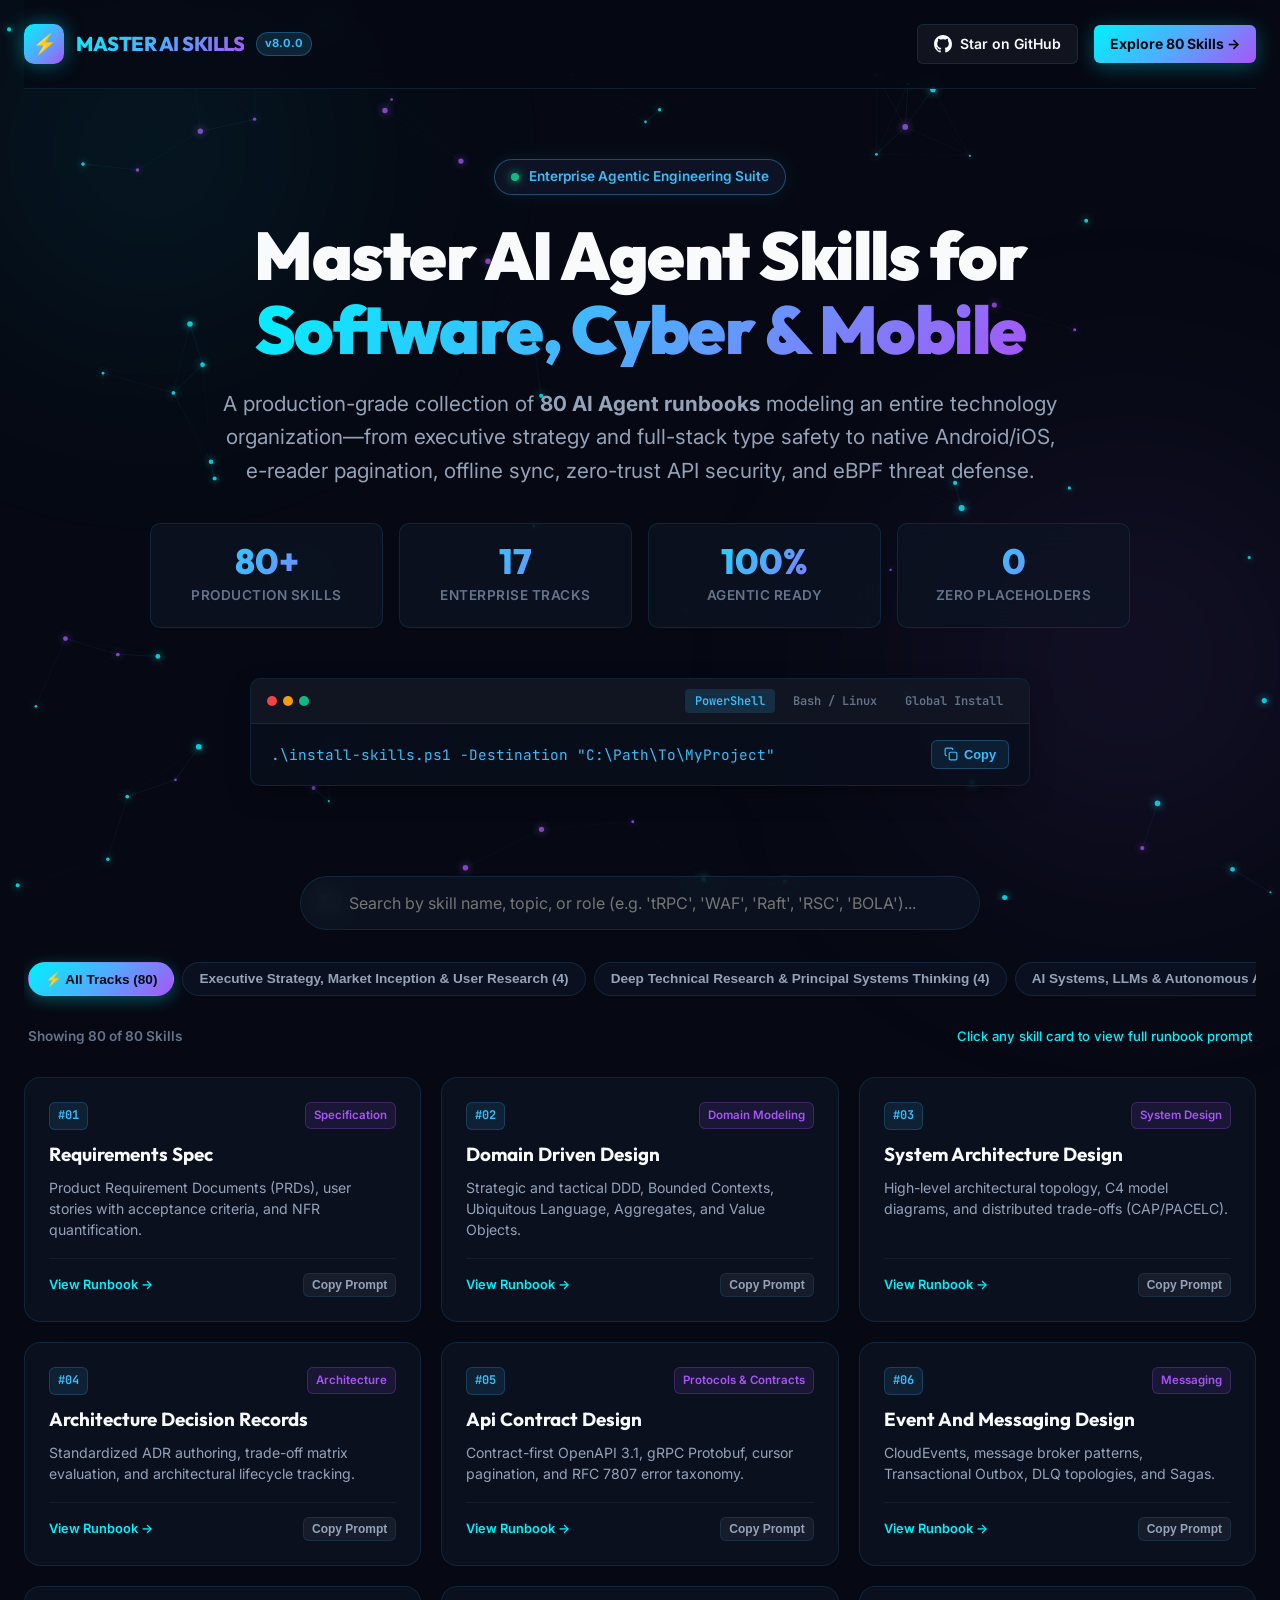
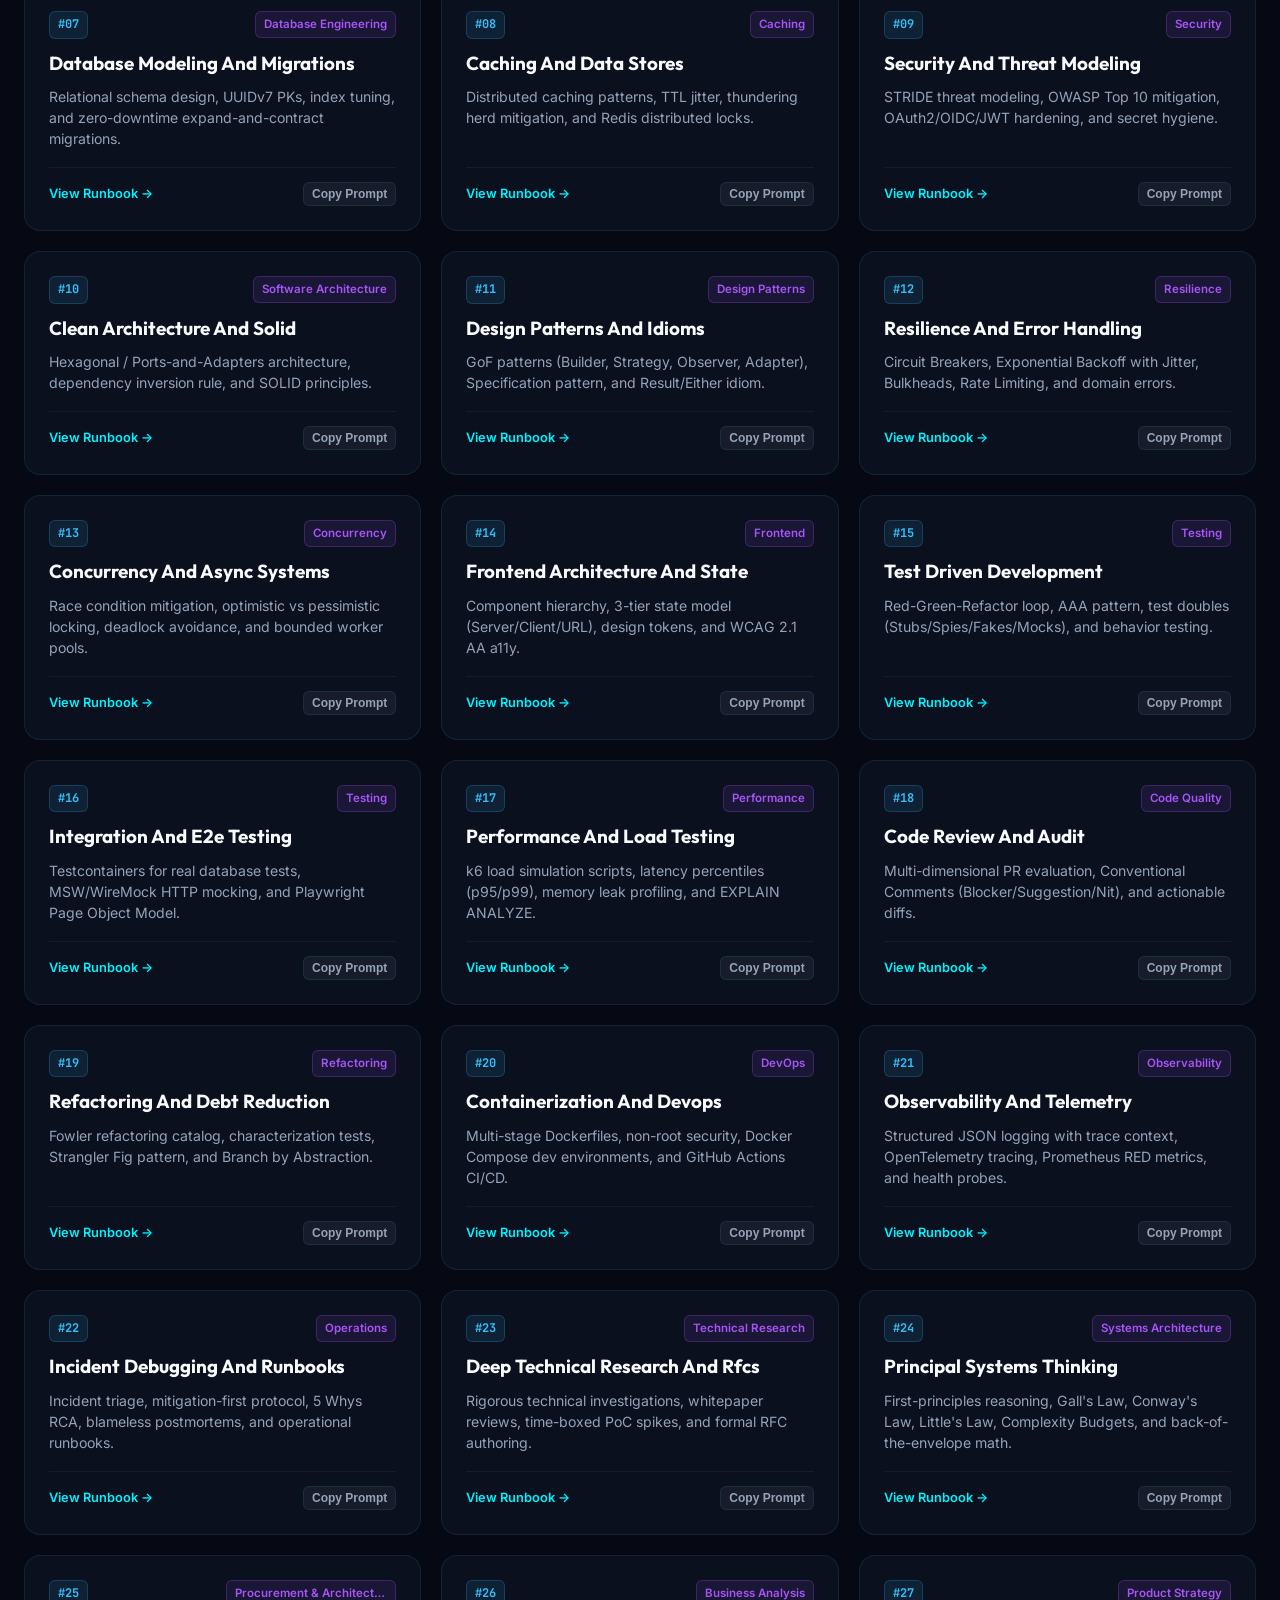
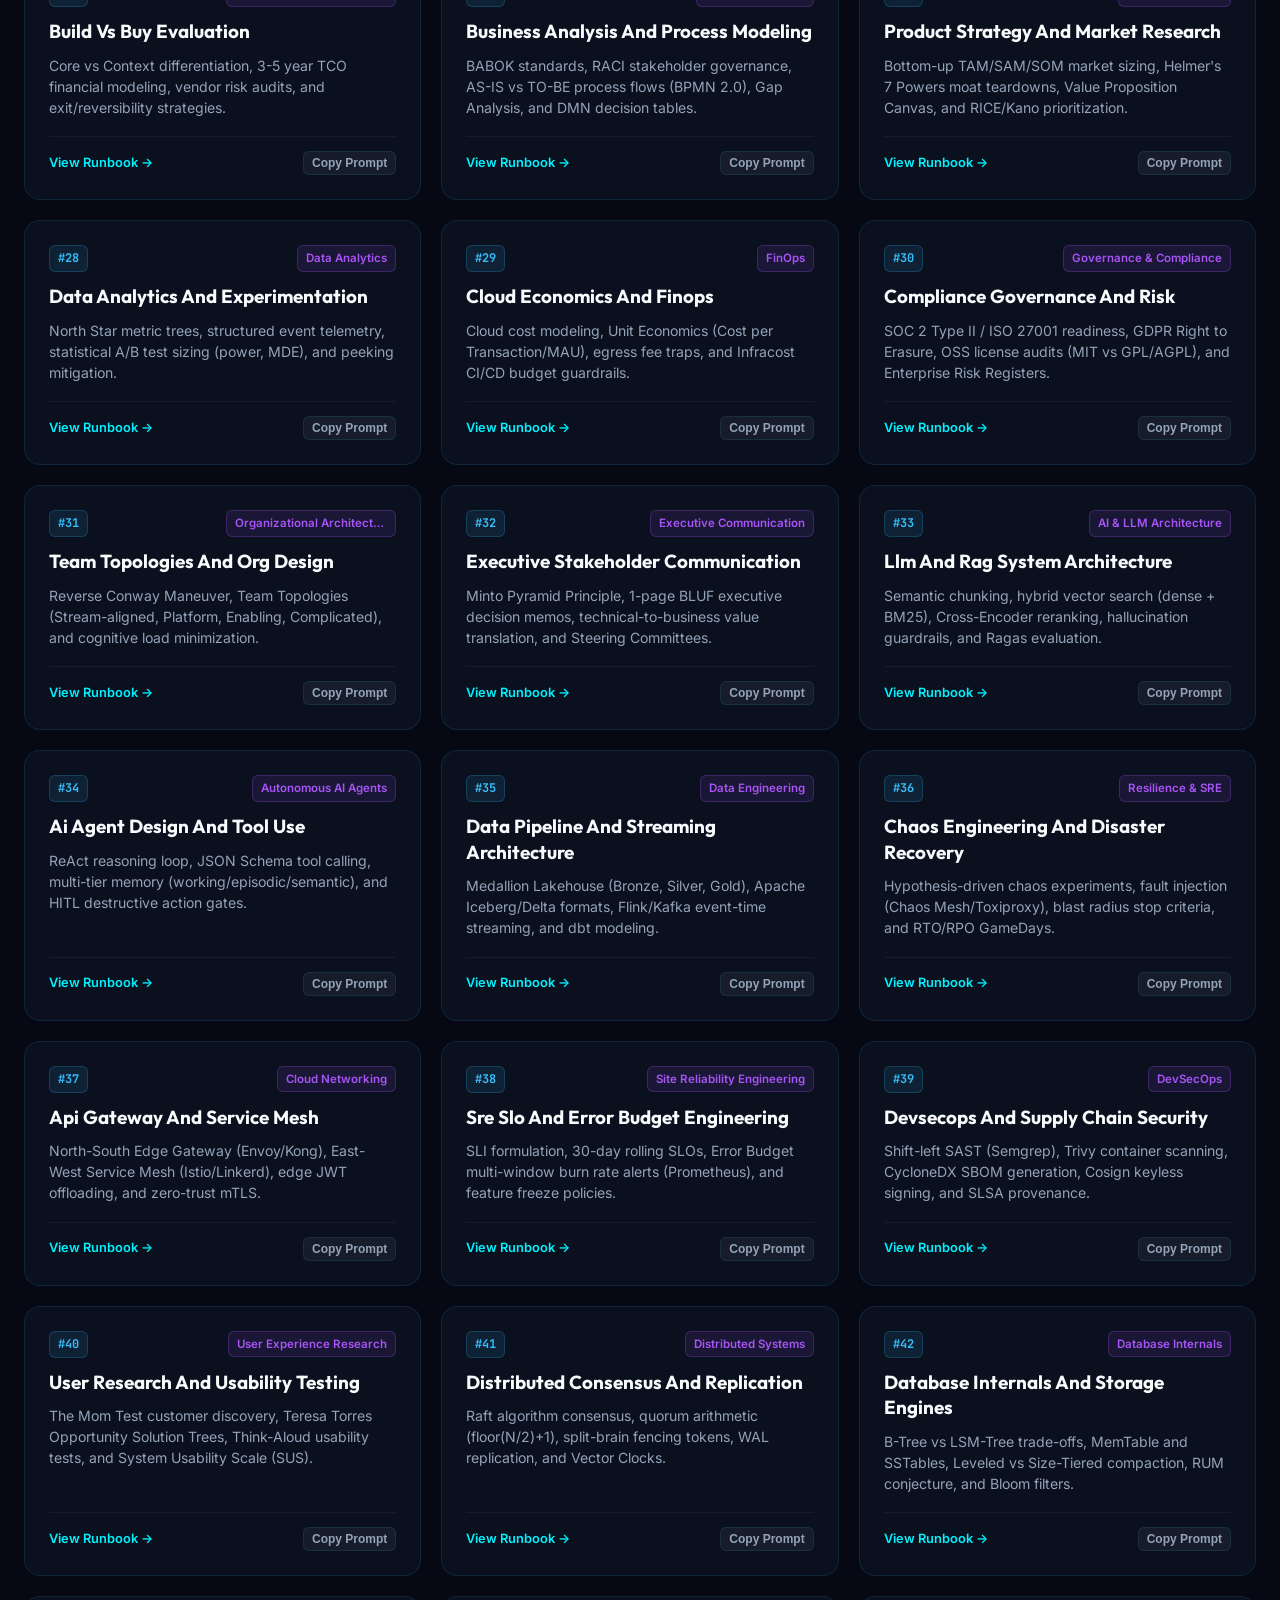
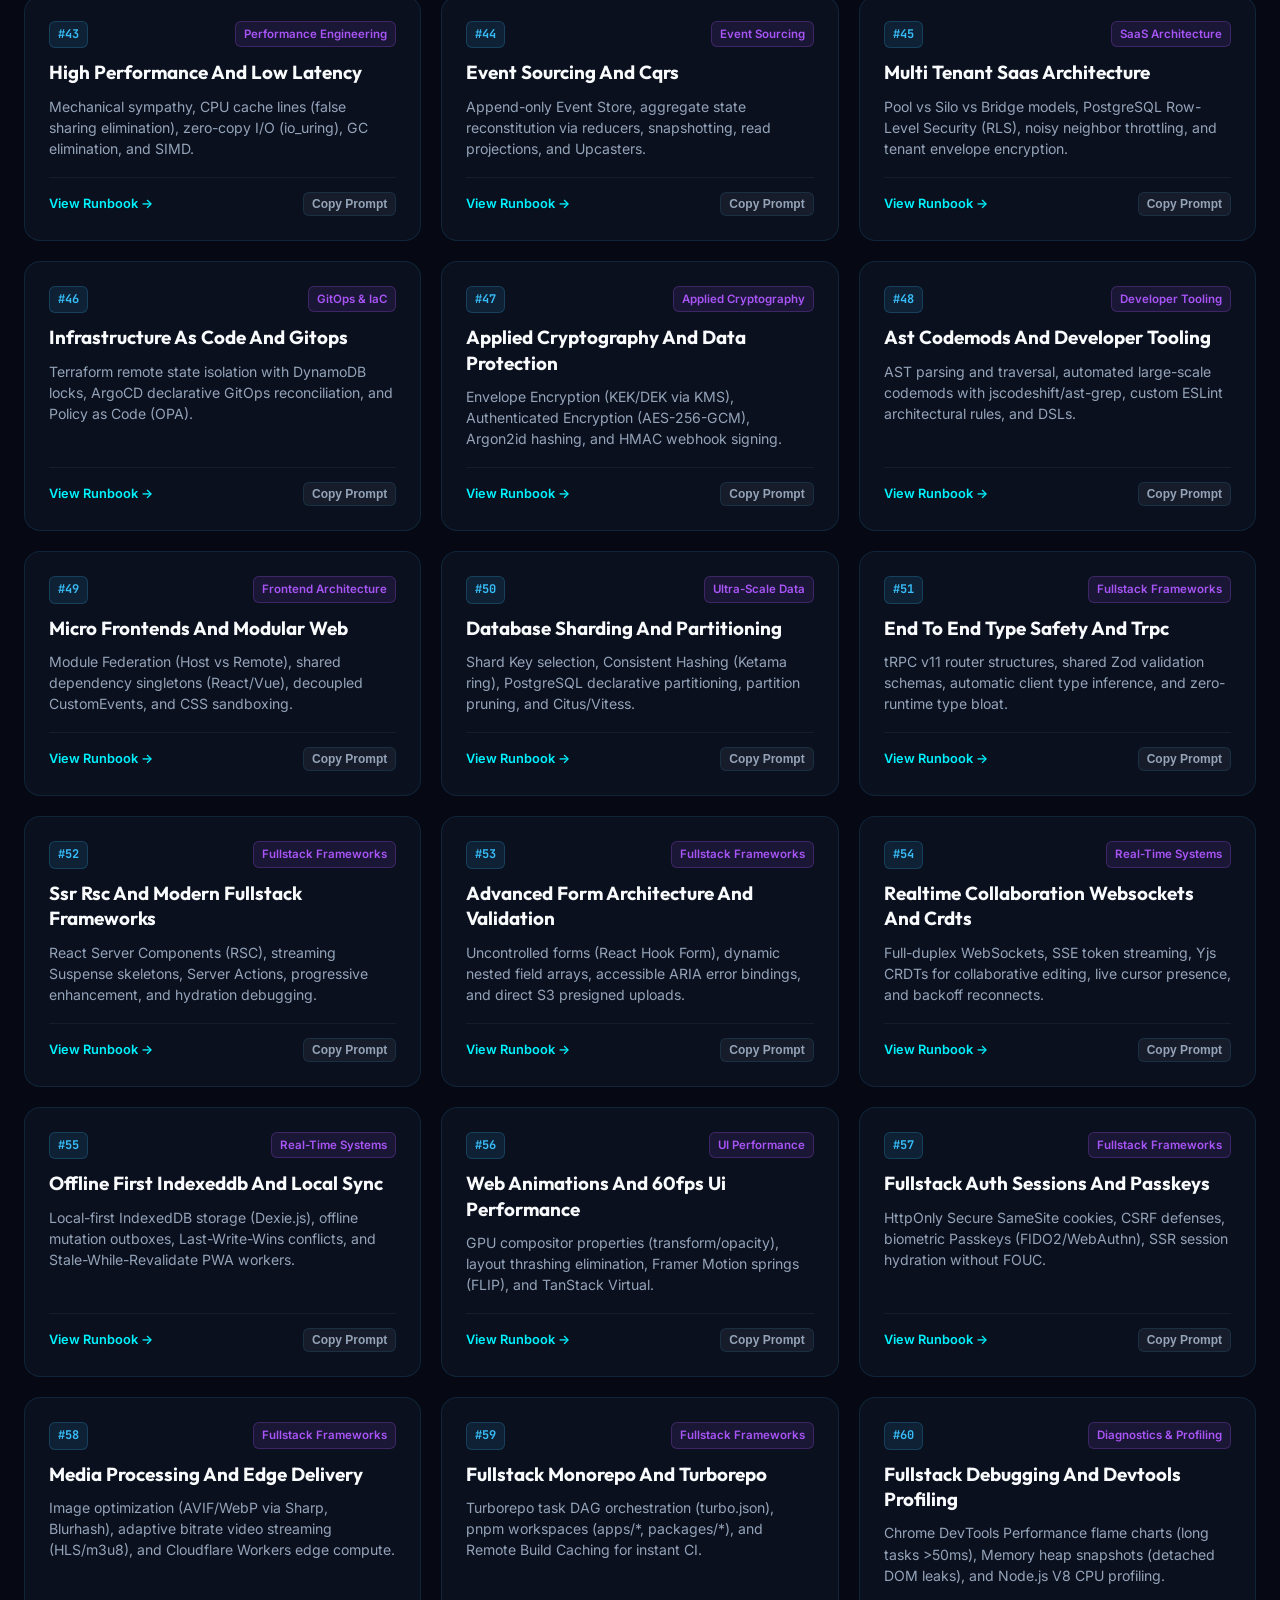
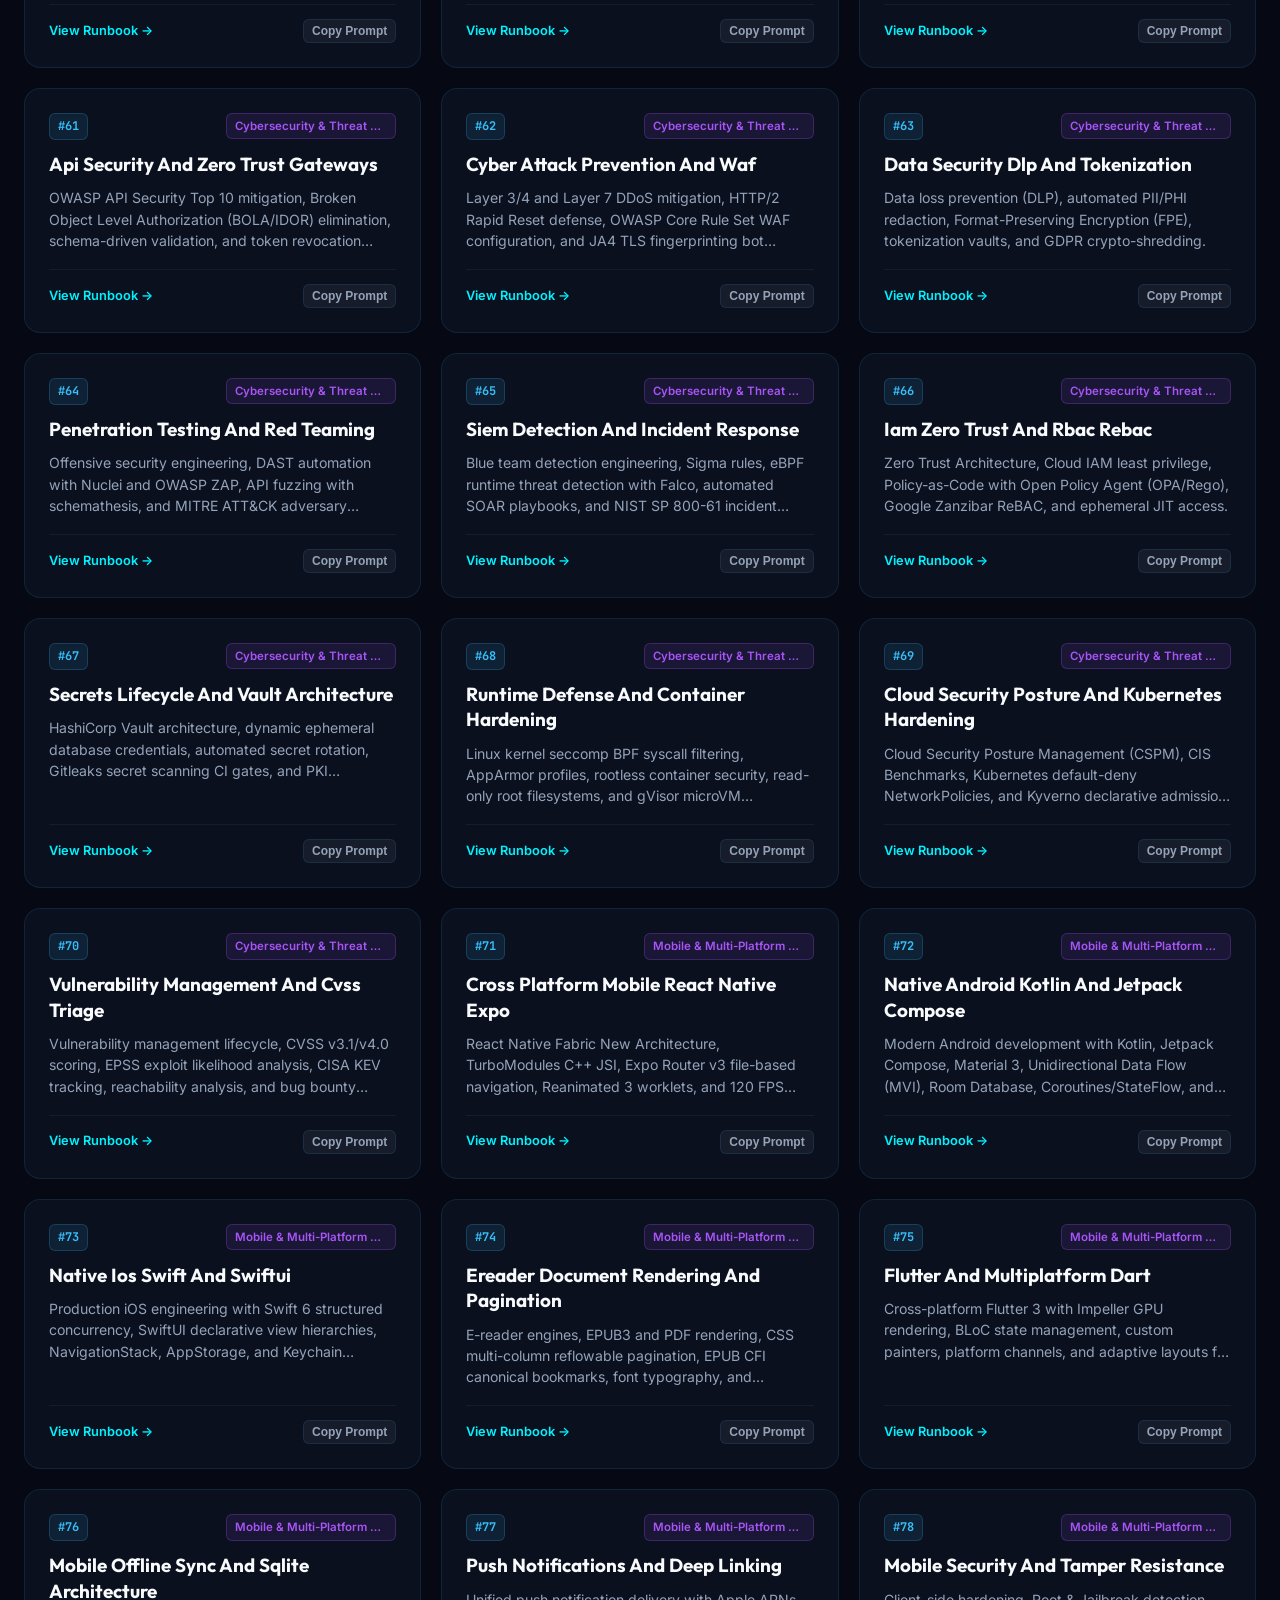
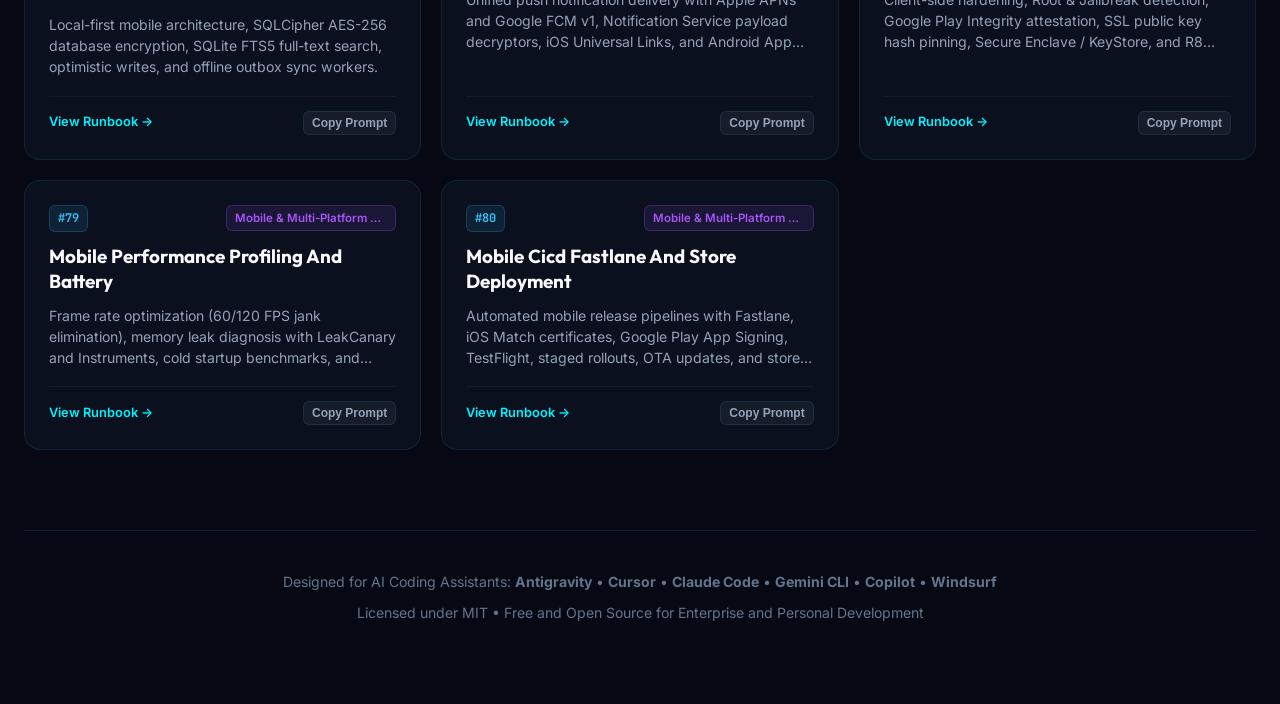
==== docs/index.html @ 79bc4aca "feat: expand to 80 enterprise AI skills with Track Q mobile engineering suite" ====
<!DOCTYPE html>
<html lang="en">
<head>
  <meta charset="UTF-8">
  <meta name="viewport" content="width=device-width, initial-scale=1.0">
  <title>Master AI Agent Skills | 80 Enterprise Engineering &amp; Full-Stack &amp; Mobile Skills</title>
  <meta name="description" content="Production-grade suite of 80 AI Agent Skills modeling an entire enterprise engineering organization, Super Expert Full-Stack Developer, Principal Cybersecurity Architect, and Mobile Application Engineer.">
  <meta name="keywords" content="AI skills, agentic AI, software engineering, system design, cybersecurity, fullstack, mobile, e-reader, react native, jetpack compose, swiftui, flutter, offline sync">
  <meta name="author" content="Enterprise Systems Architecture">
  
  <!-- Open Graph -->
  <meta property="og:title" content="Master AI Agent Skills for Enterprise Systems &amp; Mobile Engineering">
  <meta property="og:description" content="80 autonomous skills across 17 organizational tracks from product strategy to mobile engineering, fullstack type safety and cyber defense.">
  <meta property="og:type" content="website">

  <!-- Favicon -->
  <link rel="icon" href="data:image/svg+xml,<svg xmlns='http://www.w3.org/2000/svg' viewBox='0 0 100 100'><text y='.9em' font-size='90'>⚡</text></svg>">

  <!-- Stylesheet -->
  <link rel="stylesheet" href="style.css">
</head>
<body>

  <!-- Background 60 FPS Interactive Particle Canvas -->
  <canvas id="particle-canvas"></canvas>

  <!-- Ambient Glowing Orbs -->
  <div class="ambient-glow glow-1"></div>
  <div class="ambient-glow glow-2"></div>

  <!-- Main Application Container -->
  <div class="app-container">

    <!-- Sticky Navigation Bar -->
    <header>
      <nav class="navbar" id="main-navbar">
        <a href="#" class="nav-brand" id="brand-link">
          <div class="brand-icon">⚡</div>
          <span class="brand-title">MASTER AI SKILLS</span>
          <span class="brand-badge">v8.0.0</span>
        </a>

        <div class="nav-links">
          <a href="https://github.com/angkon101/All-AI-SKILLS" target="_blank" rel="noopener noreferrer" class="nav-btn nav-btn-secondary" id="github-repo-btn">
            <svg width="18" height="18" viewBox="0 0 24 24" fill="currentColor">
              <path d="M12 0C5.37 0 0 5.37 0 12c0 5.31 3.435 9.795 8.205 11.385.6.105.825-.255.825-.57 0-.285-.015-1.23-.015-2.235-3.015.555-3.795-.735-4.035-1.41-.135-.345-.72-1.41-1.23-1.695-.42-.225-1.02-.78-.015-.795.945-.015 1.62.87 1.845 1.23 1.08 1.815 2.805 1.305 3.495.99.105-.78.42-1.305.765-1.605-2.67-.3-5.46-1.335-5.46-5.925 0-1.305.465-2.385 1.23-3.225-.12-.3-.54-1.53.12-3.18 0 0 1.005-.315 3.3 1.23.96-.27 1.98-.405 3-.405s2.04.135 3 .405c2.295-1.56 3.3-1.23 3.3-1.23.66 1.65.24 2.88.12 3.18.765.84 1.23 1.905 1.23 3.225 0 4.605-2.805 5.625-5.475 5.925.435.375.81 1.095.81 2.22 0 1.605-.015 2.895-.015 3.3 0 .315.225.69.825.57A12.02 12.02 0 0024 12c0-6.63-5.37-12-12-12z"/>
            </svg>
            Star on GitHub
          </a>
          <a href="#skills-catalog" class="nav-btn nav-btn-primary" id="explore-skills-btn">
            Explore 80 Skills →
          </a>
        </div>
      </nav>
    </header>

    <!-- Hero Section -->
    <main>
      <section class="hero-section" id="hero">
        <div class="hero-pill">
          <span class="pulse-dot"></span>
          Enterprise Agentic Engineering Suite
        </div>

        <h1 class="hero-title">
          Master AI Agent Skills for<br>
          <span class="hero-gradient-text">Software, Cyber &amp; Mobile</span>
        </h1>

        <p class="hero-description">
          A production-grade collection of <strong>80 AI Agent runbooks</strong> modeling an entire technology organization—from executive strategy and full-stack type safety to native Android/iOS, e-reader pagination, offline sync, zero-trust API security, and eBPF threat defense.
        </p>

        <!-- Stats Bar -->
        <div class="stats-bar" id="stats-bar">
          <div class="stat-card">
            <div class="stat-number" data-target="80" data-suffix="+">0</div>
            <div class="stat-label">Production Skills</div>
          </div>
          <div class="stat-card">
            <div class="stat-number" data-target="17" data-suffix="">0</div>
            <div class="stat-label">Enterprise Tracks</div>
          </div>
          <div class="stat-card">
            <div class="stat-number" data-target="100" data-suffix="%">0</div>
            <div class="stat-label">Agentic Ready</div>
          </div>
          <div class="stat-card">
            <div class="stat-number" data-target="0" data-suffix=" Drift">0</div>
            <div class="stat-label">Zero Placeholders</div>
          </div>
        </div>

        <!-- Terminal Quick Install Widget -->
        <div class="terminal-box" id="quick-install-terminal">
          <div class="terminal-header">
            <div class="terminal-dots">
              <span class="dot dot-red"></span>
              <span class="dot dot-yellow"></span>
              <span class="dot dot-green"></span>
            </div>
            <div class="terminal-tab-group">
              <button class="terminal-tab active" data-tab="powershell" id="tab-pwsh">PowerShell</button>
              <button class="terminal-tab" data-tab="bash" id="tab-bash">Bash / Linux</button>
              <button class="terminal-tab" data-tab="global" id="tab-global">Global Install</button>
            </div>
          </div>
          <div class="terminal-body">
            <span class="terminal-cmd" id="terminal-cmd-display">.\install-skills.ps1 -Destination "C:\Path\To\MyProject"</span>
            <button class="copy-btn" id="terminal-copy-btn">
              <svg width="14" height="14" viewBox="0 0 24 24" fill="none" stroke="currentColor" stroke-width="2">
                <rect x="9" y="9" width="13" height="13" rx="2" ry="2"></rect>
                <path d="M5 15H4a2 2 0 0 1-2-2V4a2 2 0 0 1 2-2h9a2 2 0 0 1 2 2v1"></path>
              </svg>
              Copy
            </button>
          </div>
        </div>
      </section>

      <!-- Interactive Search & Filtering Section -->
      <section class="controls-section" id="skills-catalog">
        <div class="search-bar-wrapper">
          <span class="search-icon">🔍</span>
          <input 
            type="text" 
            id="search-skills-input" 
            class="search-input" 
            placeholder="Search by skill name, topic, or role (e.g. 'tRPC', 'WAF', 'Raft', 'RSC', 'BOLA')..."
            autocomplete="off"
          >
        </div>

        <!-- Track Filter Pills Carousel -->
        <div class="track-filter-pills" id="track-filter-container">
          <!-- Dynamically populated by app.js -->
        </div>

        <div style="display: flex; justify-content: space-between; align-items: center; margin-top: 14px; padding: 0 4px;">
          <span id="filtered-count-display" style="font-size: 0.85rem; color: var(--text-dim); font-weight: 600;">
            Showing 80 of 80 Skills
          </span>
          <span style="font-size: 0.82rem; color: var(--cyan); font-weight: 500;">
            Click any skill card to view full runbook prompt
          </span>
        </div>
      </section>

      <!-- 80 Skills Dynamic Grid -->
      <section class="skills-grid" id="skills-grid-container">
        <!-- Dynamically rendered by app.js -->
      </section>
    </main>

    <!-- Footer -->
    <footer style="margin-top: 80px; text-align: center; border-top: 1px solid var(--border-subtle); padding-top: 40px; color: var(--text-dim); font-size: 0.88rem;">
      <p style="margin-bottom: 8px;">
        Designed for AI Coding Assistants: <strong>Antigravity</strong> • <strong>Cursor</strong> • <strong>Claude Code</strong> • <strong>Gemini CLI</strong> • <strong>Copilot</strong> • <strong>Windsurf</strong>
      </p>
      <p>
        Licensed under MIT • Free and Open Source for Enterprise and Personal Development
      </p>
    </footer>

  </div>

  <!-- Skill Detail Inspector Modal -->
  <div class="modal-backdrop" id="skill-modal-backdrop">
    <div class="modal-content" id="skill-modal-content">
      <button class="modal-close-btn" id="modal-close-btn" aria-label="Close dialog">✕</button>

      <div class="modal-header">
        <div class="modal-badges">
          <span class="skill-order-badge" id="modal-order-badge">#01</span>
          <span class="skill-track-badge" id="modal-category-badge">Category</span>
        </div>
        <h2 class="modal-title" id="modal-skill-title">Skill Title</h2>
        <div class="modal-path" id="modal-skill-path">skills/XX-skill-name/SKILL.md</div>
      </div>

      <div class="modal-body">
        <p id="modal-skill-summary" style="margin-bottom: 20px; line-height: 1.6;">Summary description...</p>

        <div class="modal-prompt-box">
          <div class="prompt-header">
            <span>⚡ Ready-to-Use Agent Activation Prompt:</span>
            <button class="copy-btn" id="modal-copy-prompt-btn">
              <svg width="12" height="12" viewBox="0 0 24 24" fill="none" stroke="currentColor" stroke-width="2">
                <rect x="9" y="9" width="13" height="13" rx="2" ry="2"></rect>
                <path d="M5 15H4a2 2 0 0 1-2-2V4a2 2 0 0 1 2-2h9a2 2 0 0 1 2 2v1"></path>
              </svg>
              Copy Prompt
            </button>
          </div>
          <div class="prompt-text" id="modal-prompt-content">
            Act as an expert specialist using this skill...
          </div>
        </div>
      </div>
    </div>
  </div>

  <!-- Global Toast Notification -->
  <div class="toast" id="global-toast">
    <span style="color: var(--emerald);">✓</span>
    <span id="toast-message">Copied to clipboard!</span>
  </div>

  <!-- Scripts: Data Layer First, App Logic Second -->
  <script src="skills-data.js"></script>
  <script src="app.js"></script>

</body>
</html>
---- docs/style.css ----
/* ==========================================================================
   MASTER AI AGENT SKILLS - PRODUCTION GITHUB PAGES STYLESHEET
   Aesthetics: Deep Cyber Obsidian, Glassmorphism, Neon Accents, 60 FPS Motion
   ========================================================================== */

@import url('https://fonts.googleapis.com/css2?family=Inter:wght@300;400;500;600;700&family=Outfit:wght@400;500;600;700;800;900&family=JetBrains+Mono:wght@400;500;600&display=swap');

:root {
  --bg-dark: #060913;
  --bg-card: rgba(13, 20, 36, 0.7);
  --bg-card-hover: rgba(19, 30, 54, 0.85);
  --border-subtle: rgba(56, 189, 248, 0.12);
  --border-glow: rgba(56, 189, 248, 0.35);
  --border-active: #38bdf8;

  --text-main: #f8fafc;
  --text-muted: #94a3b8;
  --text-dim: #64748b;

  --cyan: #00f2fe;
  --blue: #38bdf8;
  --purple: #a855f7;
  --emerald: #10b981;
  --amber: #f59e0b;
  --rose: #f43f5e;

  --grad-cyan-purple: linear-gradient(135deg, #00f2fe 0%, #4facfe 50%, #a855f7 100%);
  --grad-emerald-cyan: linear-gradient(135deg, #10b981 0%, #06b6d4 100%);
  --grad-shield: linear-gradient(135deg, #f59e0b 0%, #ef4444 100%);

  --font-heading: 'Outfit', -apple-system, BlinkMacSystemFont, sans-serif;
  --font-body: 'Inter', -apple-system, BlinkMacSystemFont, sans-serif;
  --font-mono: 'JetBrains Mono', monospace;

  --shadow-glow: 0 0 35px rgba(0, 242, 254, 0.15);
  --shadow-card: 0 10px 30px -10px rgba(0, 0, 0, 0.5);
  --radius-lg: 16px;
  --radius-md: 10px;
  --radius-sm: 6px;
}

* {
  box-sizing: border-box;
  margin: 0;
  padding: 0;
}

html {
  scroll-behavior: smooth;
  background-color: var(--bg-dark);
  color: var(--text-main);
  font-family: var(--font-body);
}

body {
  min-height: 100vh;
  overflow-x: hidden;
  position: relative;
  line-height: 1.6;
}

/* Background Interactive Animation Canvas */
#particle-canvas {
  position: fixed;
  top: 0;
  left: 0;
  width: 100vw;
  height: 100vh;
  z-index: 0;
  pointer-events: none;
  opacity: 0.85;
}

/* Ambient Radial Glows */
.ambient-glow {
  position: fixed;
  border-radius: 50%;
  filter: blur(120px);
  pointer-events: none;
  z-index: 0;
}
.glow-1 {
  width: 500px;
  height: 500px;
  top: -100px;
  left: -100px;
  background: radial-gradient(circle, rgba(0, 242, 254, 0.12) 0%, transparent 70%);
}
.glow-2 {
  width: 600px;
  height: 600px;
  top: 40%;
  right: -150px;
  background: radial-gradient(circle, rgba(168, 85, 247, 0.14) 0%, transparent 70%);
}

/* App Container */
.app-container {
  position: relative;
  z-index: 1;
  max-width: 1400px;
  margin: 0 auto;
  padding: 0 24px 80px 24px;
}

/* ==========================================================================
   NAVIGATION BAR
   ========================================================================== */
.navbar {
  display: flex;
  justify-content: space-between;
  align-items: center;
  padding: 24px 0;
  border-bottom: 1px solid var(--border-subtle);
  backdrop-filter: blur(12px);
  position: sticky;
  top: 0;
  z-index: 100;
  background: rgba(6, 9, 19, 0.75);
}

.nav-brand {
  display: flex;
  align-items: center;
  gap: 12px;
  text-decoration: none;
  color: inherit;
}

.brand-icon {
  width: 40px;
  height: 40px;
  border-radius: 10px;
  background: var(--grad-cyan-purple);
  display: flex;
  align-items: center;
  justify-content: center;
  font-size: 20px;
  box-shadow: 0 0 20px rgba(0, 242, 254, 0.4);
}

.brand-title {
  font-family: var(--font-heading);
  font-size: 1.25rem;
  font-weight: 800;
  letter-spacing: -0.5px;
  background: var(--grad-cyan-purple);
  -webkit-background-clip: text;
  -webkit-text-fill-color: transparent;
}

.brand-badge {
  font-size: 0.7rem;
  font-weight: 700;
  padding: 2px 8px;
  border-radius: 12px;
  background: rgba(56, 189, 248, 0.15);
  color: var(--blue);
  border: 1px solid rgba(56, 189, 248, 0.3);
}

.nav-links {
  display: flex;
  align-items: center;
  gap: 16px;
}

.nav-btn {
  display: inline-flex;
  align-items: center;
  gap: 8px;
  padding: 8px 16px;
  border-radius: var(--radius-sm);
  font-size: 0.875rem;
  font-weight: 600;
  text-decoration: none;
  transition: all 0.25s ease;
  cursor: pointer;
}

.nav-btn-secondary {
  background: rgba(255, 255, 255, 0.05);
  color: var(--text-main);
  border: 1px solid var(--border-subtle);
}

.nav-btn-secondary:hover {
  background: rgba(255, 255, 255, 0.1);
  border-color: var(--border-glow);
  transform: translateY(-2px);
}

.nav-btn-primary {
  background: var(--grad-cyan-purple);
  color: #060913;
  font-weight: 700;
  border: none;
  box-shadow: 0 4px 20px rgba(0, 242, 254, 0.3);
}

.nav-btn-primary:hover {
  box-shadow: 0 6px 25px rgba(0, 242, 254, 0.5);
  transform: translateY(-2px);
}

/* ==========================================================================
   HERO SECTION
   ========================================================================== */
.hero-section {
  text-align: center;
  padding: 70px 20px 40px 20px;
}

.hero-pill {
  display: inline-flex;
  align-items: center;
  gap: 10px;
  padding: 6px 16px;
  border-radius: 30px;
  background: rgba(15, 23, 42, 0.8);
  border: 1px solid var(--border-glow);
  font-size: 0.85rem;
  font-weight: 600;
  color: var(--blue);
  margin-bottom: 24px;
  box-shadow: 0 0 20px rgba(56, 189, 248, 0.1);
}

.pulse-dot {
  width: 8px;
  height: 8px;
  border-radius: 50%;
  background: var(--emerald);
  box-shadow: 0 0 10px var(--emerald);
  animation: pulseAnimation 2s infinite;
}

@keyframes pulseAnimation {
  0%, 100% { transform: scale(1); opacity: 1; }
  50% { transform: scale(1.4); opacity: 0.5; }
}

.hero-title {
  font-family: var(--font-heading);
  font-size: clamp(2.5rem, 6vw, 4.2rem);
  font-weight: 900;
  line-height: 1.1;
  letter-spacing: -1.5px;
  margin-bottom: 20px;
}

.hero-gradient-text {
  background: var(--grad-cyan-purple);
  -webkit-background-clip: text;
  -webkit-text-fill-color: transparent;
  display: inline-block;
}

.hero-description {
  font-size: clamp(1.05rem, 2vw, 1.3rem);
  color: var(--text-muted);
  max-width: 840px;
  margin: 0 auto 36px auto;
  font-weight: 400;
}

/* Animated Stats Counter Bar */
.stats-bar {
  display: grid;
  grid-template-columns: repeat(auto-fit, minmax(180px, 1fr));
  gap: 16px;
  max-width: 980px;
  margin: 0 auto 50px auto;
}

.stat-card {
  background: var(--bg-card);
  backdrop-filter: blur(16px);
  border: 1px solid var(--border-subtle);
  border-radius: var(--radius-md);
  padding: 20px;
  transition: all 0.3s ease;
}

.stat-card:hover {
  border-color: var(--border-glow);
  transform: translateY(-4px);
  box-shadow: var(--shadow-glow);
}

.stat-number {
  font-family: var(--font-heading);
  font-size: 2.2rem;
  font-weight: 800;
  line-height: 1;
  margin-bottom: 6px;
  background: var(--grad-cyan-purple);
  -webkit-background-clip: text;
  -webkit-text-fill-color: transparent;
}

.stat-label {
  font-size: 0.85rem;
  color: var(--text-dim);
  font-weight: 600;
  text-transform: uppercase;
  letter-spacing: 0.5px;
}

/* Quick Install Terminal Box */
.terminal-box {
  background: rgba(10, 15, 29, 0.85);
  backdrop-filter: blur(16px);
  border: 1px solid var(--border-subtle);
  border-radius: var(--radius-md);
  max-width: 780px;
  margin: 0 auto;
  text-align: left;
  overflow: hidden;
  box-shadow: var(--shadow-card);
}

.terminal-header {
  display: flex;
  align-items: center;
  justify-content: space-between;
  padding: 10px 16px;
  background: rgba(255, 255, 255, 0.03);
  border-bottom: 1px solid var(--border-subtle);
}

.terminal-dots {
  display: flex;
  gap: 6px;
}

.dot {
  width: 10px;
  height: 10px;
  border-radius: 50%;
}
.dot-red { background: #ef4444; }
.dot-yellow { background: #f59e0b; }
.dot-green { background: #10b981; }

.terminal-tab-group {
  display: flex;
  gap: 8px;
}

.terminal-tab {
  background: transparent;
  border: none;
  color: var(--text-dim);
  font-family: var(--font-mono);
  font-size: 0.75rem;
  font-weight: 600;
  padding: 4px 10px;
  border-radius: 4px;
  cursor: pointer;
  transition: all 0.2s;
}

.terminal-tab.active {
  background: rgba(56, 189, 248, 0.15);
  color: var(--blue);
}

.terminal-body {
  padding: 16px 20px;
  display: flex;
  align-items: center;
  justify-content: space-between;
  gap: 16px;
  font-family: var(--font-mono);
  font-size: 0.9rem;
  color: #38bdf8;
}

.terminal-cmd {
  overflow-x: auto;
  white-space: nowrap;
}

.copy-btn {
  background: rgba(56, 189, 248, 0.1);
  color: var(--blue);
  border: 1px solid rgba(56, 189, 248, 0.25);
  border-radius: var(--radius-sm);
  padding: 6px 12px;
  font-size: 0.8rem;
  font-weight: 600;
  cursor: pointer;
  display: inline-flex;
  align-items: center;
  gap: 6px;
  transition: all 0.2s ease;
  flex-shrink: 0;
}

.copy-btn:hover {
  background: var(--blue);
  color: var(--bg-dark);
}

/* ==========================================================================
   SEARCH & TRACK FILTER CONTROLS
   ========================================================================== */
.controls-section {
  margin: 50px 0 30px 0;
}

.search-bar-wrapper {
  position: relative;
  max-width: 680px;
  margin: 0 auto 24px auto;
}

.search-input {
  width: 100%;
  padding: 16px 20px 16px 48px;
  background: rgba(13, 20, 36, 0.8);
  border: 1px solid var(--border-subtle);
  border-radius: 30px;
  color: var(--text-main);
  font-family: var(--font-body);
  font-size: 1rem;
  transition: all 0.3s ease;
  backdrop-filter: blur(12px);
}

.search-input:focus {
  outline: none;
  border-color: var(--cyan);
  box-shadow: 0 0 25px rgba(0, 242, 254, 0.25);
}

.search-icon {
  position: absolute;
  left: 18px;
  top: 50%;
  transform: translateY(-50%);
  color: var(--text-dim);
  font-size: 1.1rem;
  pointer-events: none;
}

.track-filter-pills {
  display: flex;
  gap: 8px;
  overflow-x: auto;
  padding: 8px 4px 16px 4px;
  scrollbar-width: thin;
  scrollbar-color: var(--border-subtle) transparent;
}

.track-pill {
  padding: 8px 16px;
  border-radius: 20px;
  background: rgba(15, 23, 42, 0.6);
  border: 1px solid var(--border-subtle);
  color: var(--text-muted);
  font-size: 0.85rem;
  font-weight: 600;
  cursor: pointer;
  white-space: nowrap;
  transition: all 0.2s ease;
  display: inline-flex;
  align-items: center;
  gap: 6px;
}

.track-pill:hover {
  color: var(--text-main);
  border-color: var(--border-glow);
  transform: translateY(-2px);
}

.track-pill.active {
  background: var(--grad-cyan-purple);
  color: #060913;
  font-weight: 700;
  border-color: transparent;
  box-shadow: 0 4px 15px rgba(0, 242, 254, 0.3);
}

/* ==========================================================================
   SKILLS GRID
   ========================================================================== */
.skills-grid {
  display: grid;
  grid-template-columns: repeat(auto-fill, minmax(340px, 1fr));
  gap: 20px;
  margin-top: 24px;
}

.skill-card {
  background: var(--bg-card);
  backdrop-filter: blur(16px);
  border: 1px solid var(--border-subtle);
  border-radius: var(--radius-lg);
  padding: 24px;
  display: flex;
  flex-direction: column;
  justify-content: space-between;
  transition: all 0.3s cubic-bezier(0.16, 1, 0.3, 1);
  position: relative;
  overflow: hidden;
  cursor: pointer;
}

.skill-card::before {
  content: '';
  position: absolute;
  top: 0;
  left: 0;
  right: 0;
  height: 3px;
  background: var(--grad-cyan-purple);
  opacity: 0;
  transition: opacity 0.3s ease;
}

.skill-card:hover {
  background: var(--bg-card-hover);
  border-color: var(--border-glow);
  transform: translateY(-6px);
  box-shadow: var(--shadow-glow);
}

.skill-card:hover::before {
  opacity: 1;
}

.card-header {
  display: flex;
  align-items: flex-start;
  justify-content: space-between;
  gap: 12px;
  margin-bottom: 12px;
}

.skill-order-badge {
  font-family: var(--font-mono);
  font-size: 0.75rem;
  font-weight: 700;
  color: var(--blue);
  background: rgba(56, 189, 248, 0.1);
  padding: 3px 8px;
  border-radius: 6px;
  border: 1px solid rgba(56, 189, 248, 0.2);
}

.skill-track-badge {
  font-size: 0.72rem;
  font-weight: 600;
  color: var(--purple);
  background: rgba(168, 85, 247, 0.1);
  padding: 3px 8px;
  border-radius: 6px;
  border: 1px solid rgba(168, 85, 247, 0.25);
  max-width: 170px;
  overflow: hidden;
  text-overflow: ellipsis;
  white-space: nowrap;
}

.skill-title {
  font-family: var(--font-heading);
  font-size: 1.18rem;
  font-weight: 700;
  line-height: 1.35;
  color: var(--text-main);
  margin-bottom: 10px;
}

.skill-summary {
  font-size: 0.88rem;
  color: var(--text-muted);
  line-height: 1.5;
  margin-bottom: 18px;
  display: -webkit-box;
  -webkit-line-clamp: 3;
  -webkit-box-orient: vertical;
  overflow: hidden;
}

.card-footer {
  display: flex;
  align-items: center;
  justify-content: space-between;
  padding-top: 14px;
  border-top: 1px solid rgba(255, 255, 255, 0.05);
}

.skill-action-hint {
  font-size: 0.8rem;
  font-weight: 600;
  color: var(--cyan);
  display: inline-flex;
  align-items: center;
  gap: 4px;
}

.card-copy-btn {
  background: rgba(255, 255, 255, 0.05);
  border: 1px solid var(--border-subtle);
  color: var(--text-muted);
  border-radius: 6px;
  padding: 4px 8px;
  font-size: 0.75rem;
  font-weight: 600;
  cursor: pointer;
  transition: all 0.2s ease;
}

.card-copy-btn:hover {
  background: var(--blue);
  color: var(--bg-dark);
}

/* ==========================================================================
   MODAL DRAWER FOR SKILL DETAILS
   ========================================================================== */
.modal-backdrop {
  position: fixed;
  top: 0;
  left: 0;
  width: 100vw;
  height: 100vh;
  background: rgba(6, 9, 19, 0.8);
  backdrop-filter: blur(12px);
  z-index: 1000;
  display: flex;
  align-items: center;
  justify-content: center;
  padding: 20px;
  opacity: 0;
  visibility: hidden;
  transition: all 0.3s ease;
}

.modal-backdrop.active {
  opacity: 1;
  visibility: visible;
}

.modal-content {
  background: #0b1122;
  border: 1px solid var(--border-glow);
  border-radius: var(--radius-lg);
  max-width: 680px;
  width: 100%;
  max-height: 85vh;
  overflow-y: auto;
  padding: 32px;
  box-shadow: 0 25px 60px -15px rgba(0, 0, 0, 0.8), var(--shadow-glow);
  transform: scale(0.95) translateY(15px);
  transition: all 0.3s cubic-bezier(0.16, 1, 0.3, 1);
  position: relative;
}

.modal-backdrop.active .modal-content {
  transform: scale(1) translateY(0);
}

.modal-close-btn {
  position: absolute;
  top: 20px;
  right: 20px;
  background: rgba(255, 255, 255, 0.08);
  border: 1px solid var(--border-subtle);
  color: var(--text-muted);
  width: 32px;
  height: 32px;
  border-radius: 50%;
  display: flex;
  align-items: center;
  justify-content: center;
  cursor: pointer;
  font-size: 1.1rem;
  transition: all 0.2s;
}

.modal-close-btn:hover {
  background: #ef4444;
  color: #fff;
}

.modal-header {
  margin-bottom: 20px;
}

.modal-badges {
  display: flex;
  gap: 10px;
  margin-bottom: 12px;
}

.modal-title {
  font-family: var(--font-heading);
  font-size: 1.6rem;
  font-weight: 800;
  line-height: 1.3;
  margin-bottom: 8px;
}

.modal-path {
  font-family: var(--font-mono);
  font-size: 0.8rem;
  color: var(--blue);
}

.modal-body {
  color: var(--text-muted);
  font-size: 0.95rem;
  line-height: 1.65;
}

.modal-prompt-box {
  margin-top: 24px;
  padding: 18px;
  background: rgba(15, 23, 42, 0.8);
  border: 1px solid var(--border-subtle);
  border-radius: var(--radius-md);
}

.prompt-header {
  display: flex;
  justify-content: space-between;
  align-items: center;
  margin-bottom: 10px;
  font-weight: 700;
  font-size: 0.85rem;
  color: var(--text-main);
}

.prompt-text {
  font-family: var(--font-mono);
  font-size: 0.85rem;
  color: #38bdf8;
  word-break: break-word;
}

/* ==========================================================================
   TOAST NOTIFICATION
   ========================================================================== */
.toast {
  position: fixed;
  bottom: 30px;
  right: 30px;
  background: #0f172a;
  border: 1px solid var(--border-glow);
  color: var(--text-main);
  padding: 12px 20px;
  border-radius: 30px;
  box-shadow: 0 10px 30px rgba(0, 0, 0, 0.5), var(--shadow-glow);
  font-size: 0.88rem;
  font-weight: 600;
  display: flex;
  align-items: center;
  gap: 8px;
  z-index: 2000;
  opacity: 0;
  transform: translateY(20px);
  pointer-events: none;
  transition: all 0.3s cubic-bezier(0.16, 1, 0.3, 1);
}

.toast.active {
  opacity: 1;
  transform: translateY(0);
}

/* ==========================================================================
   RESPONSIVE DESIGN
   ========================================================================== */
@media (max-width: 768px) {
  .navbar {
    flex-direction: column;
    gap: 14px;
  }
  .hero-section {
    padding: 40px 10px 20px 10px;
  }
  .skills-grid {
    grid-template-columns: 1fr;
  }
  .terminal-body {
    flex-direction: column;
    align-items: flex-start;
  }
}
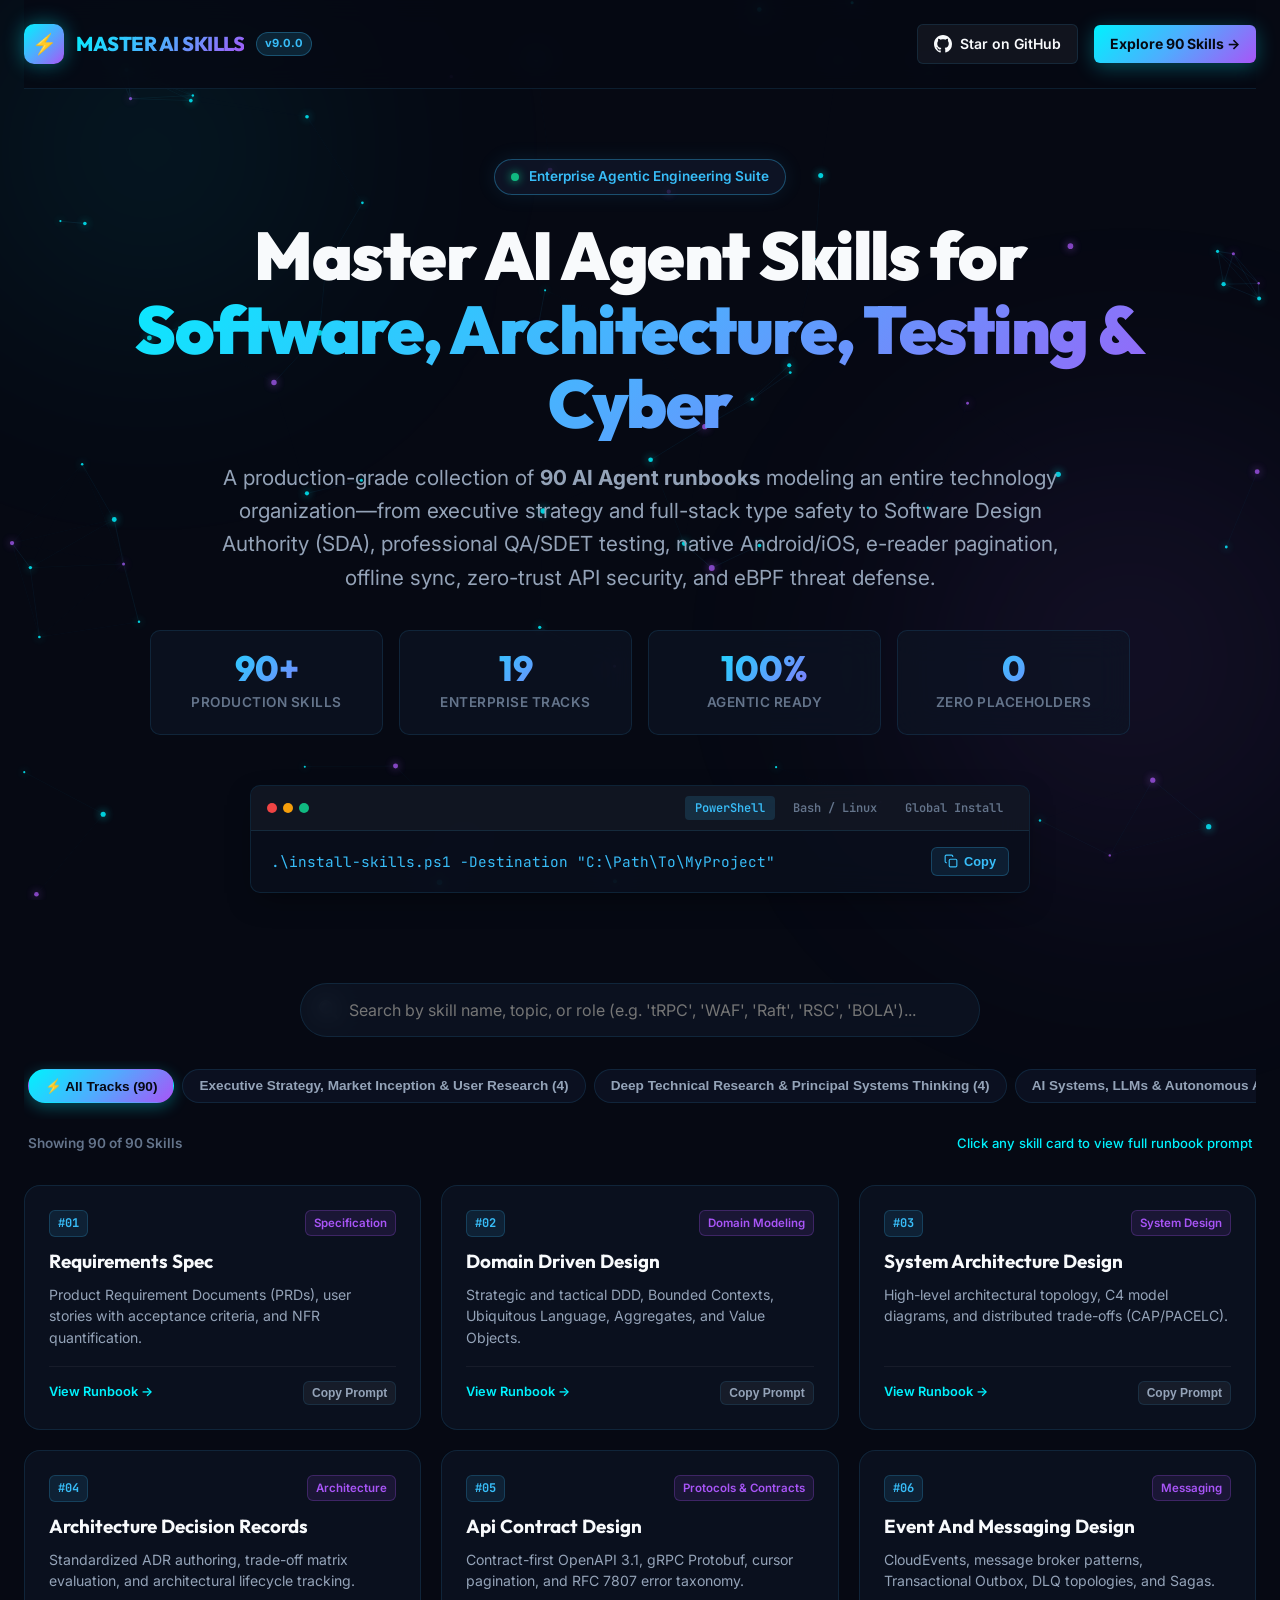
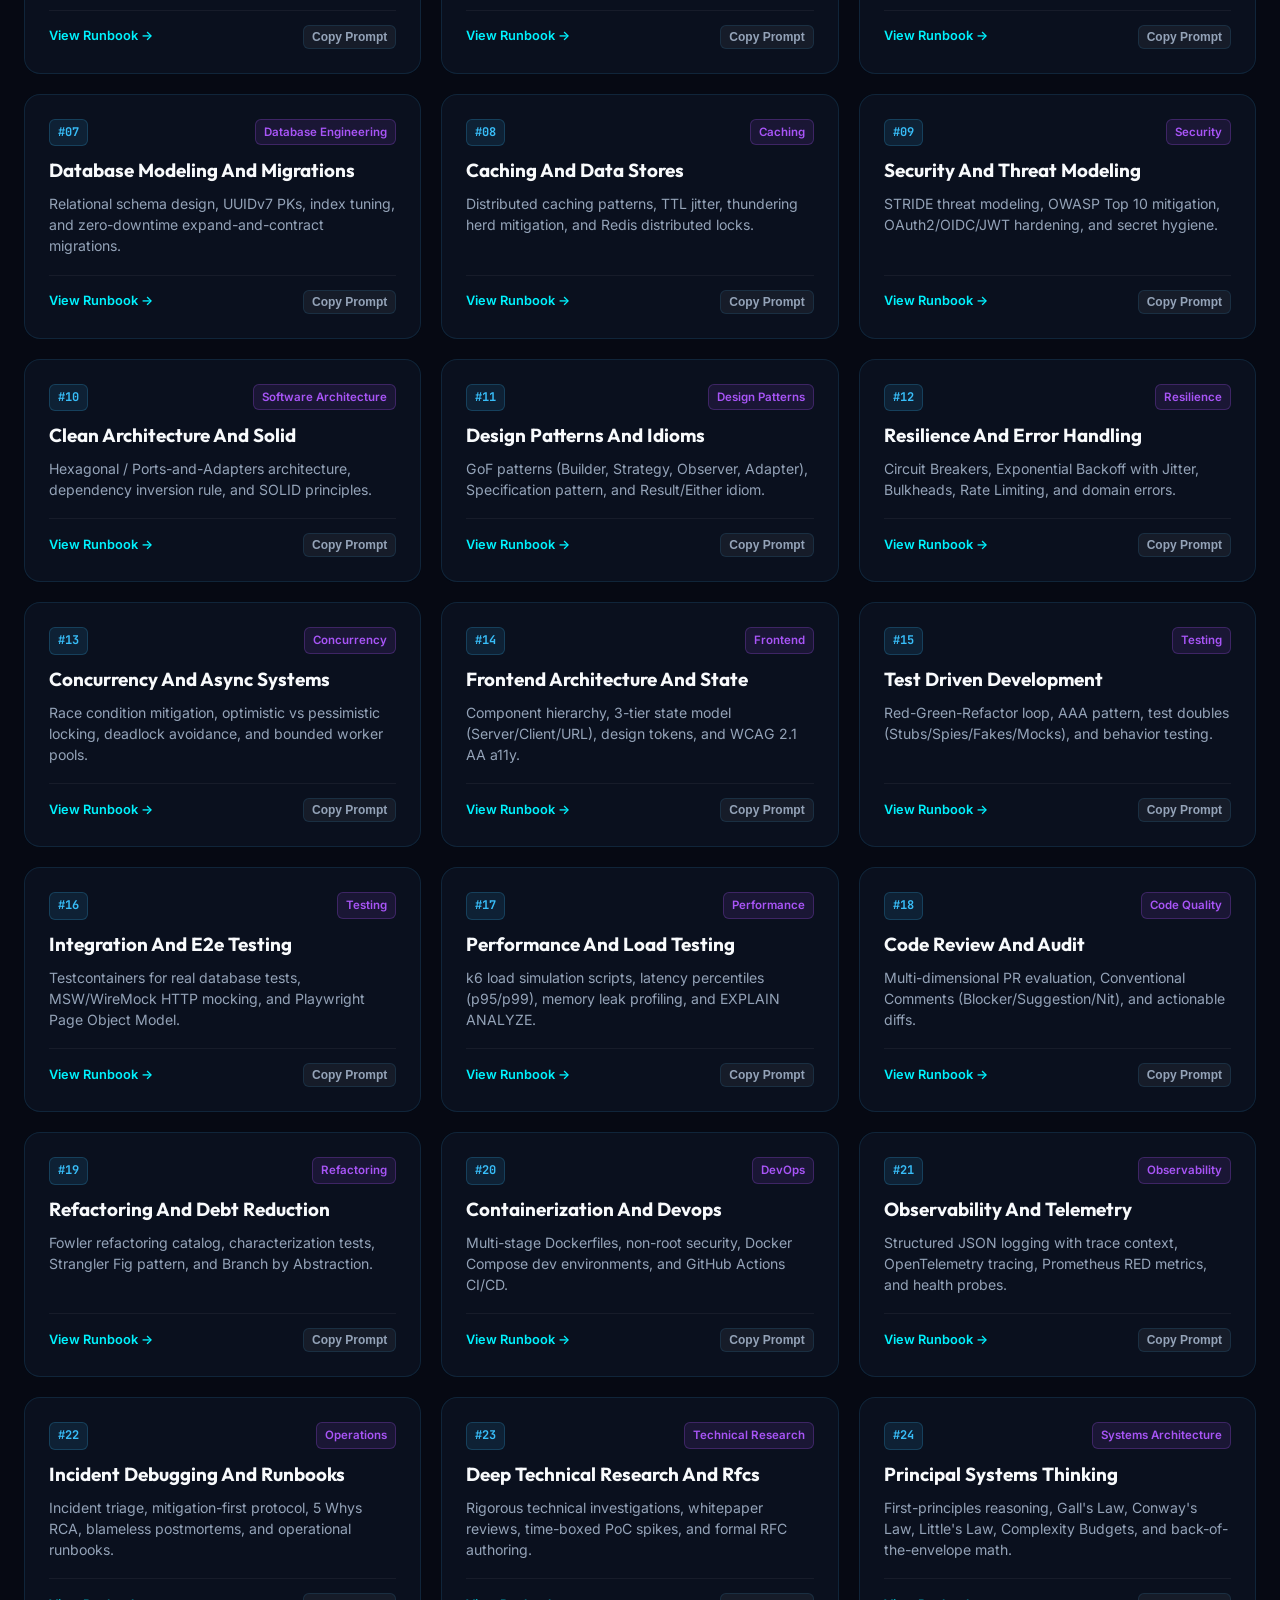
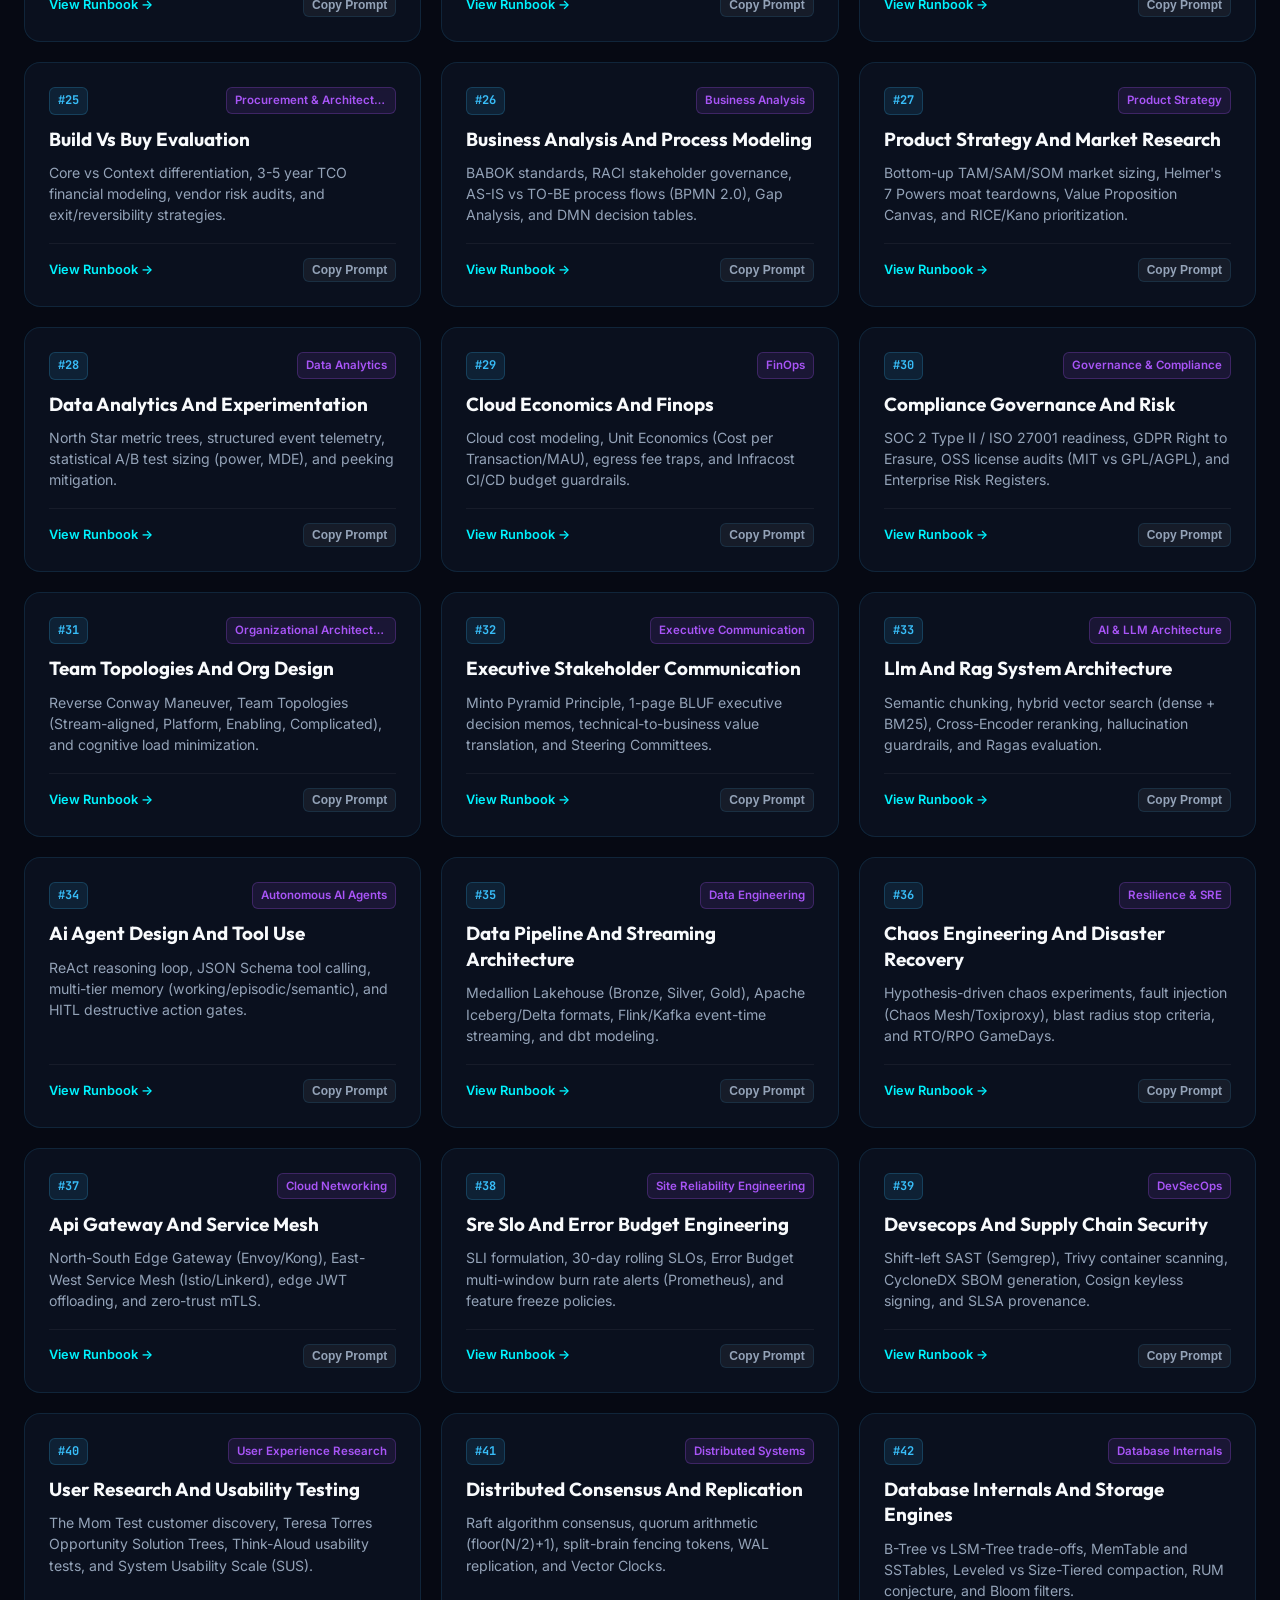
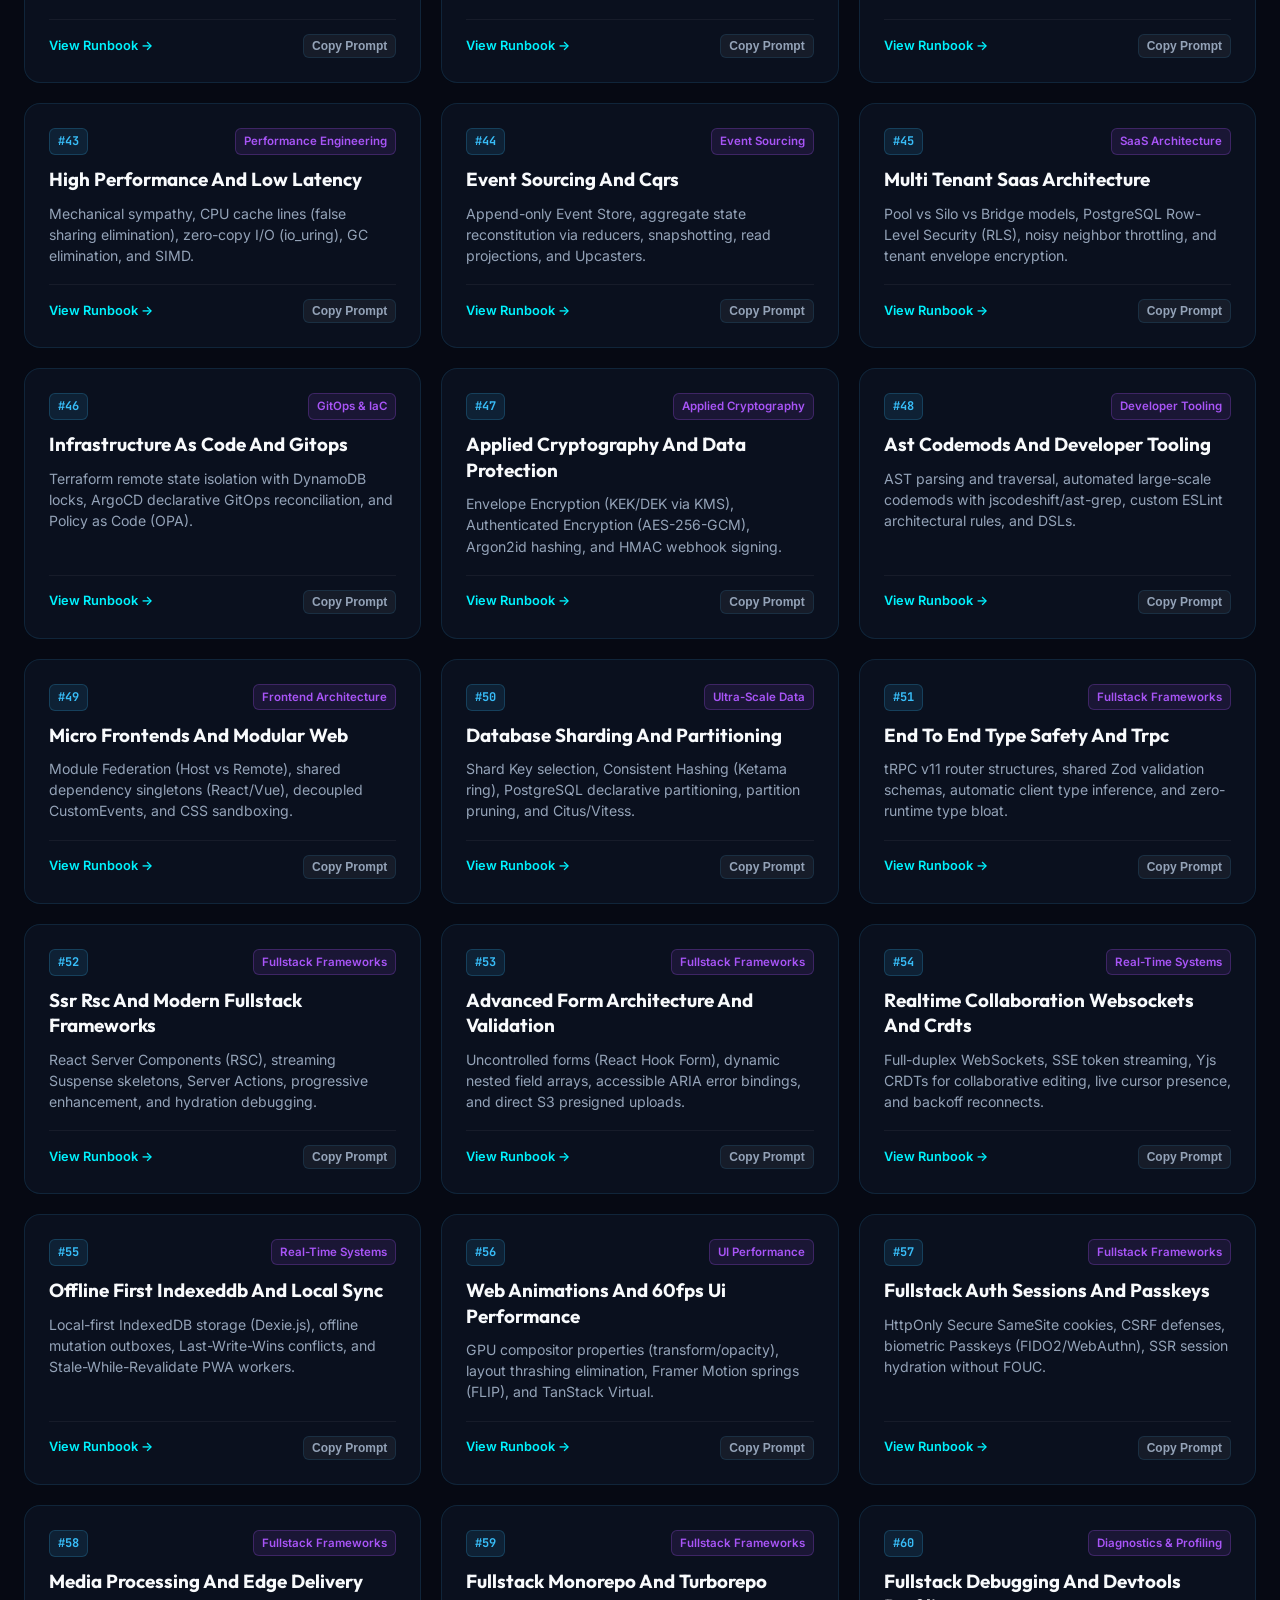
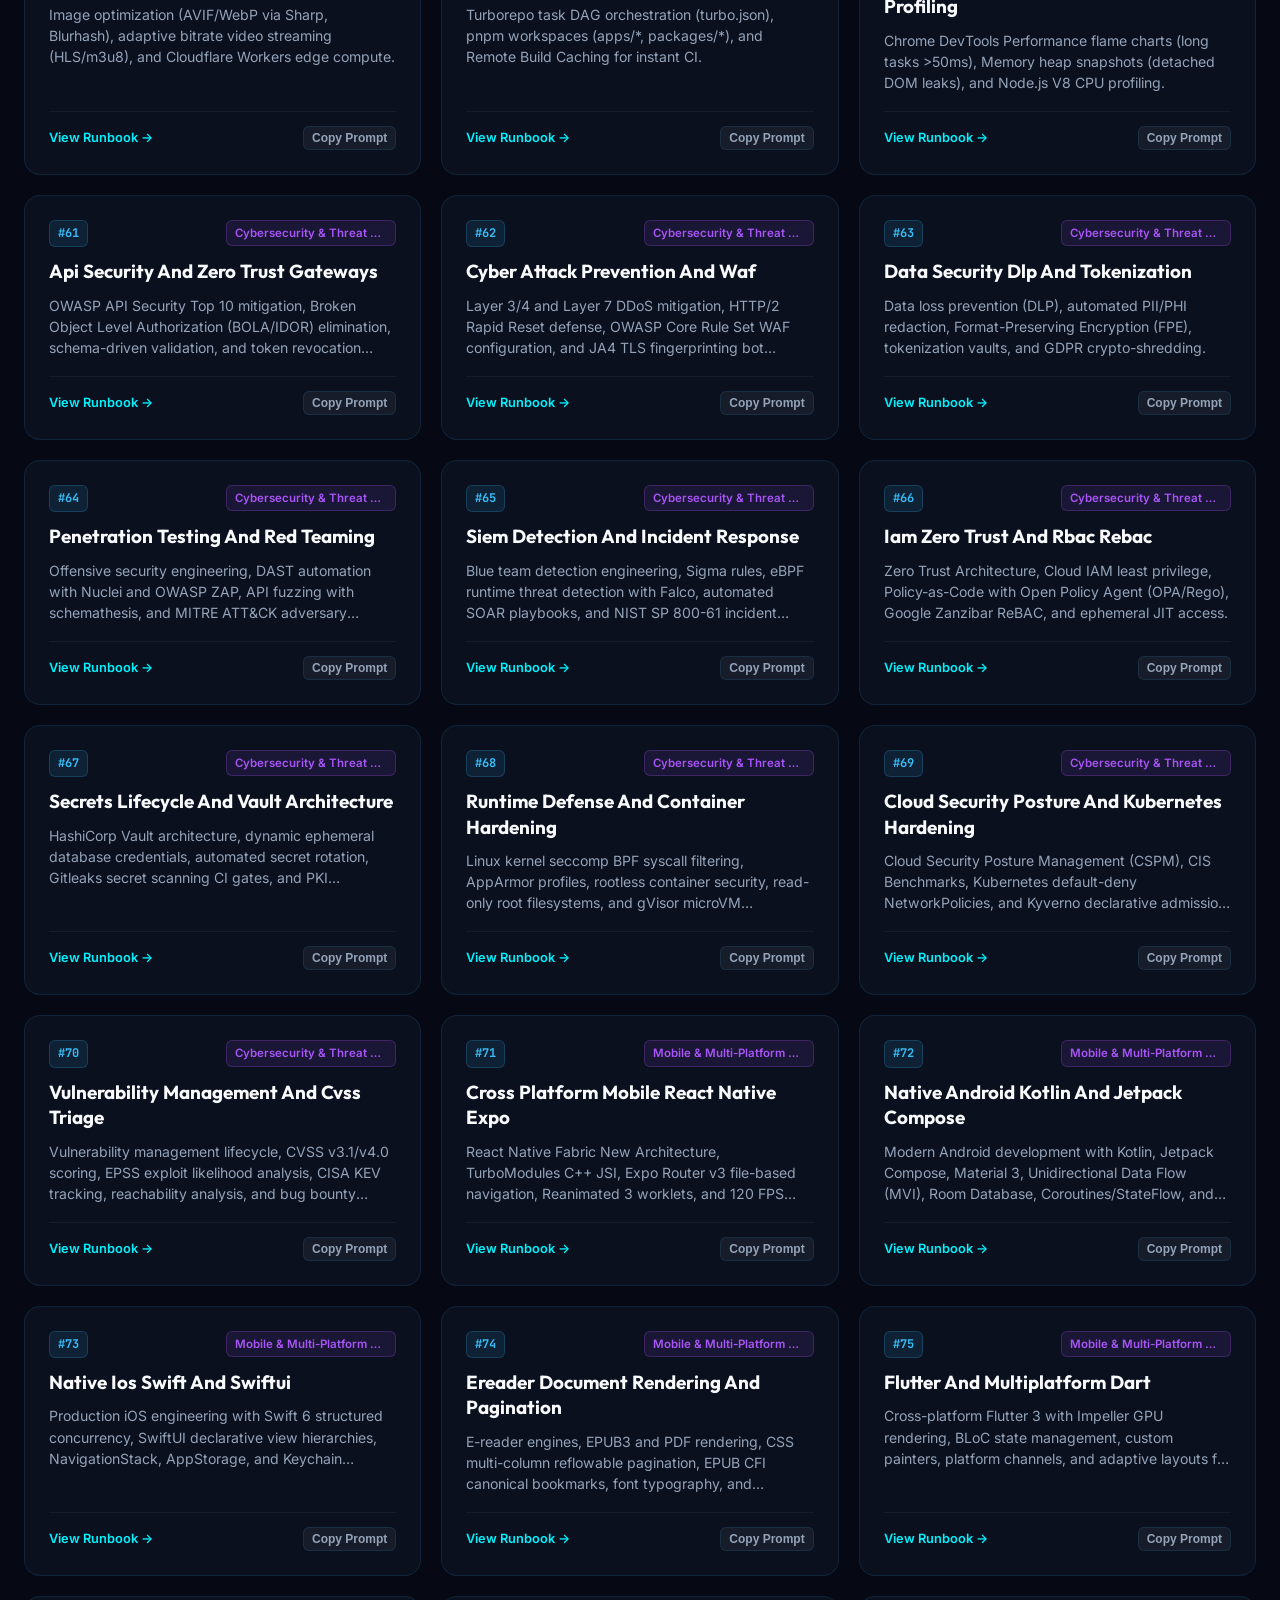
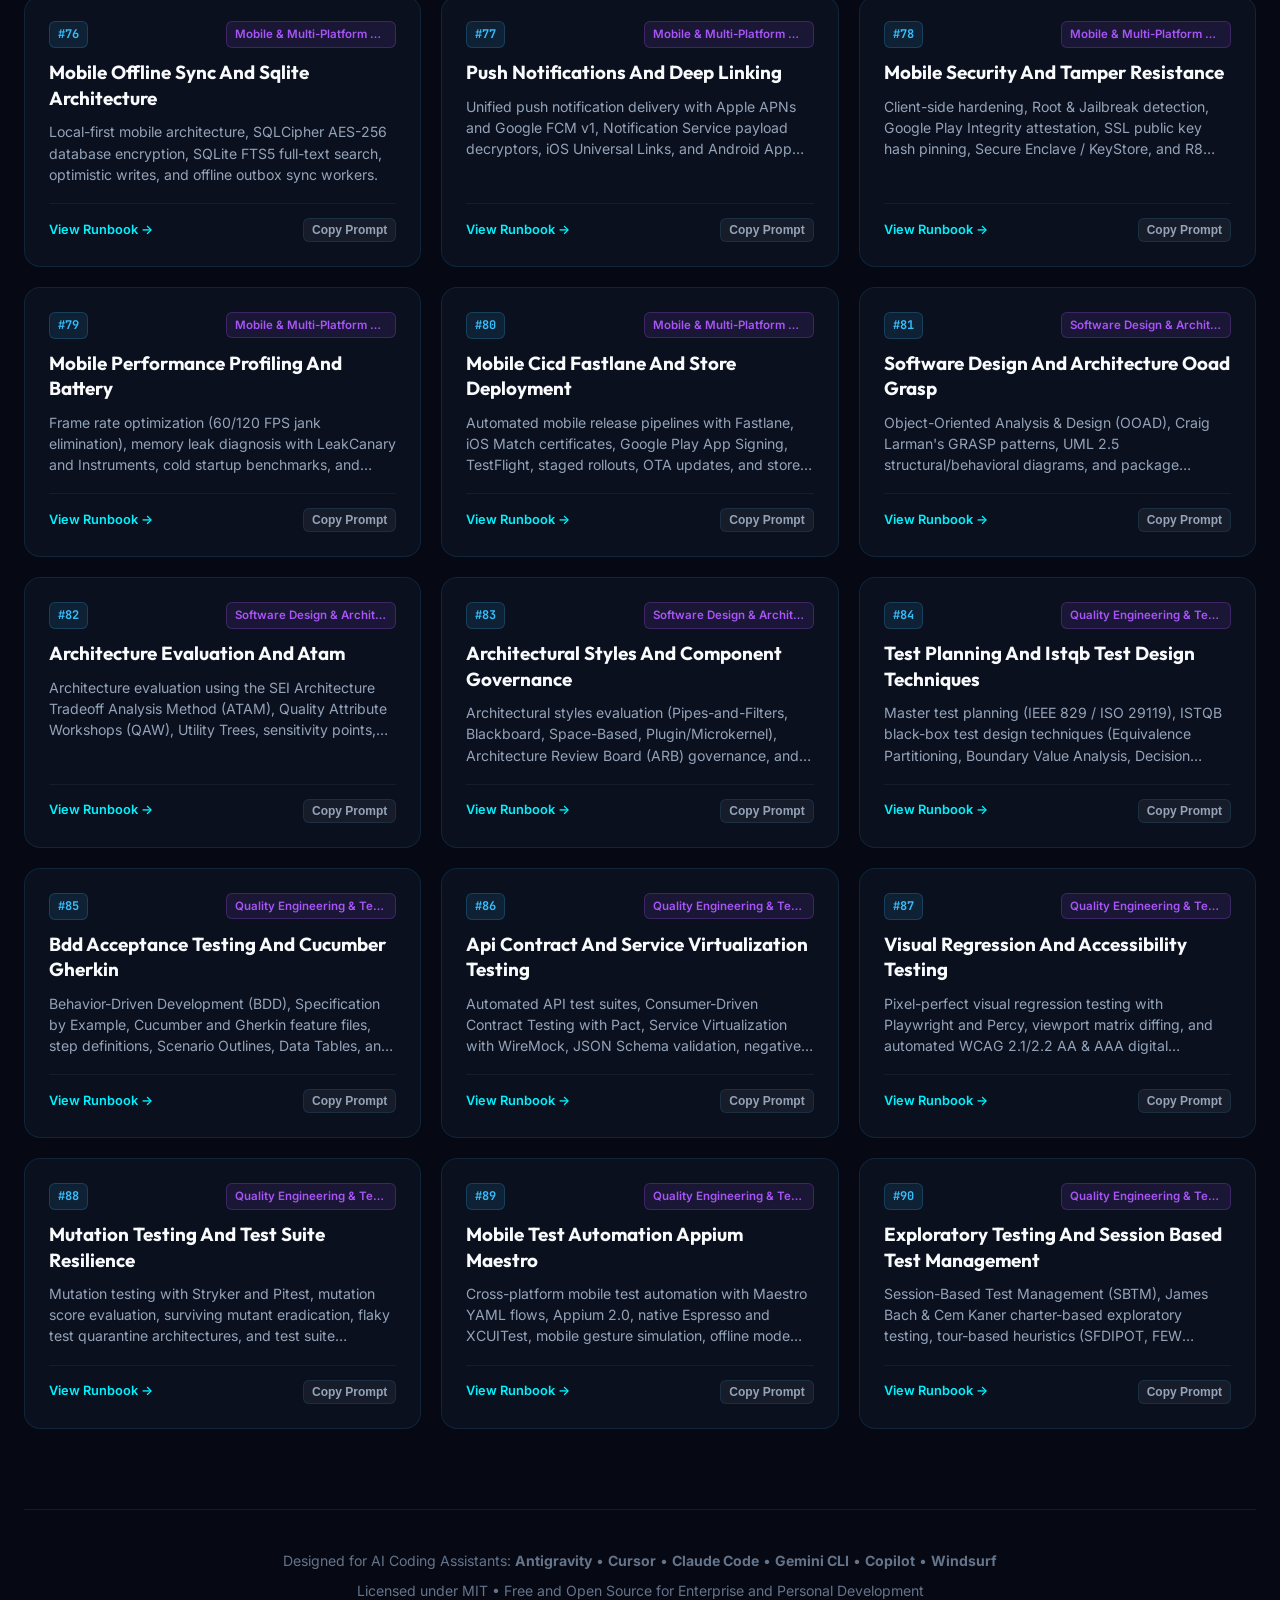
==== commit f78647f9: "Add comprehensive testing skills for BDD, API, visual regression, mutation testing, mobile automatio" ====
--- a/docs/index.html
+++ b/docs/index.html
@@ -37,7 +37,7 @@
         <a href="#" class="nav-brand" id="brand-link">
           <div class="brand-icon">⚡</div>
           <span class="brand-title">MASTER AI SKILLS</span>
-          <span class="brand-badge">v8.0.0</span>
+          <span class="brand-badge">v9.0.0</span>
         </a>
 
         <div class="nav-links">
@@ -48,7 +48,7 @@
             Star on GitHub
           </a>
           <a href="#skills-catalog" class="nav-btn nav-btn-primary" id="explore-skills-btn">
-            Explore 80 Skills →
+            Explore 90 Skills →
           </a>
         </div>
       </nav>
@@ -64,21 +64,21 @@
 
         <h1 class="hero-title">
           Master AI Agent Skills for<br>
-          <span class="hero-gradient-text">Software, Cyber &amp; Mobile</span>
+          <span class="hero-gradient-text">Software, Architecture, Testing &amp; Cyber</span>
         </h1>
 
         <p class="hero-description">
-          A production-grade collection of <strong>80 AI Agent runbooks</strong> modeling an entire technology organization—from executive strategy and full-stack type safety to native Android/iOS, e-reader pagination, offline sync, zero-trust API security, and eBPF threat defense.
+          A production-grade collection of <strong>90 AI Agent runbooks</strong> modeling an entire technology organization—from executive strategy and full-stack type safety to Software Design Authority (SDA), professional QA/SDET testing, native Android/iOS, e-reader pagination, offline sync, zero-trust API security, and eBPF threat defense.
         </p>
 
         <!-- Stats Bar -->
         <div class="stats-bar" id="stats-bar">
           <div class="stat-card">
-            <div class="stat-number" data-target="80" data-suffix="+">0</div>
+            <div class="stat-number" data-target="90" data-suffix="+">0</div>
             <div class="stat-label">Production Skills</div>
           </div>
           <div class="stat-card">
-            <div class="stat-number" data-target="17" data-suffix="">0</div>
+            <div class="stat-number" data-target="19" data-suffix="">0</div>
             <div class="stat-label">Enterprise Tracks</div>
           </div>
           <div class="stat-card">
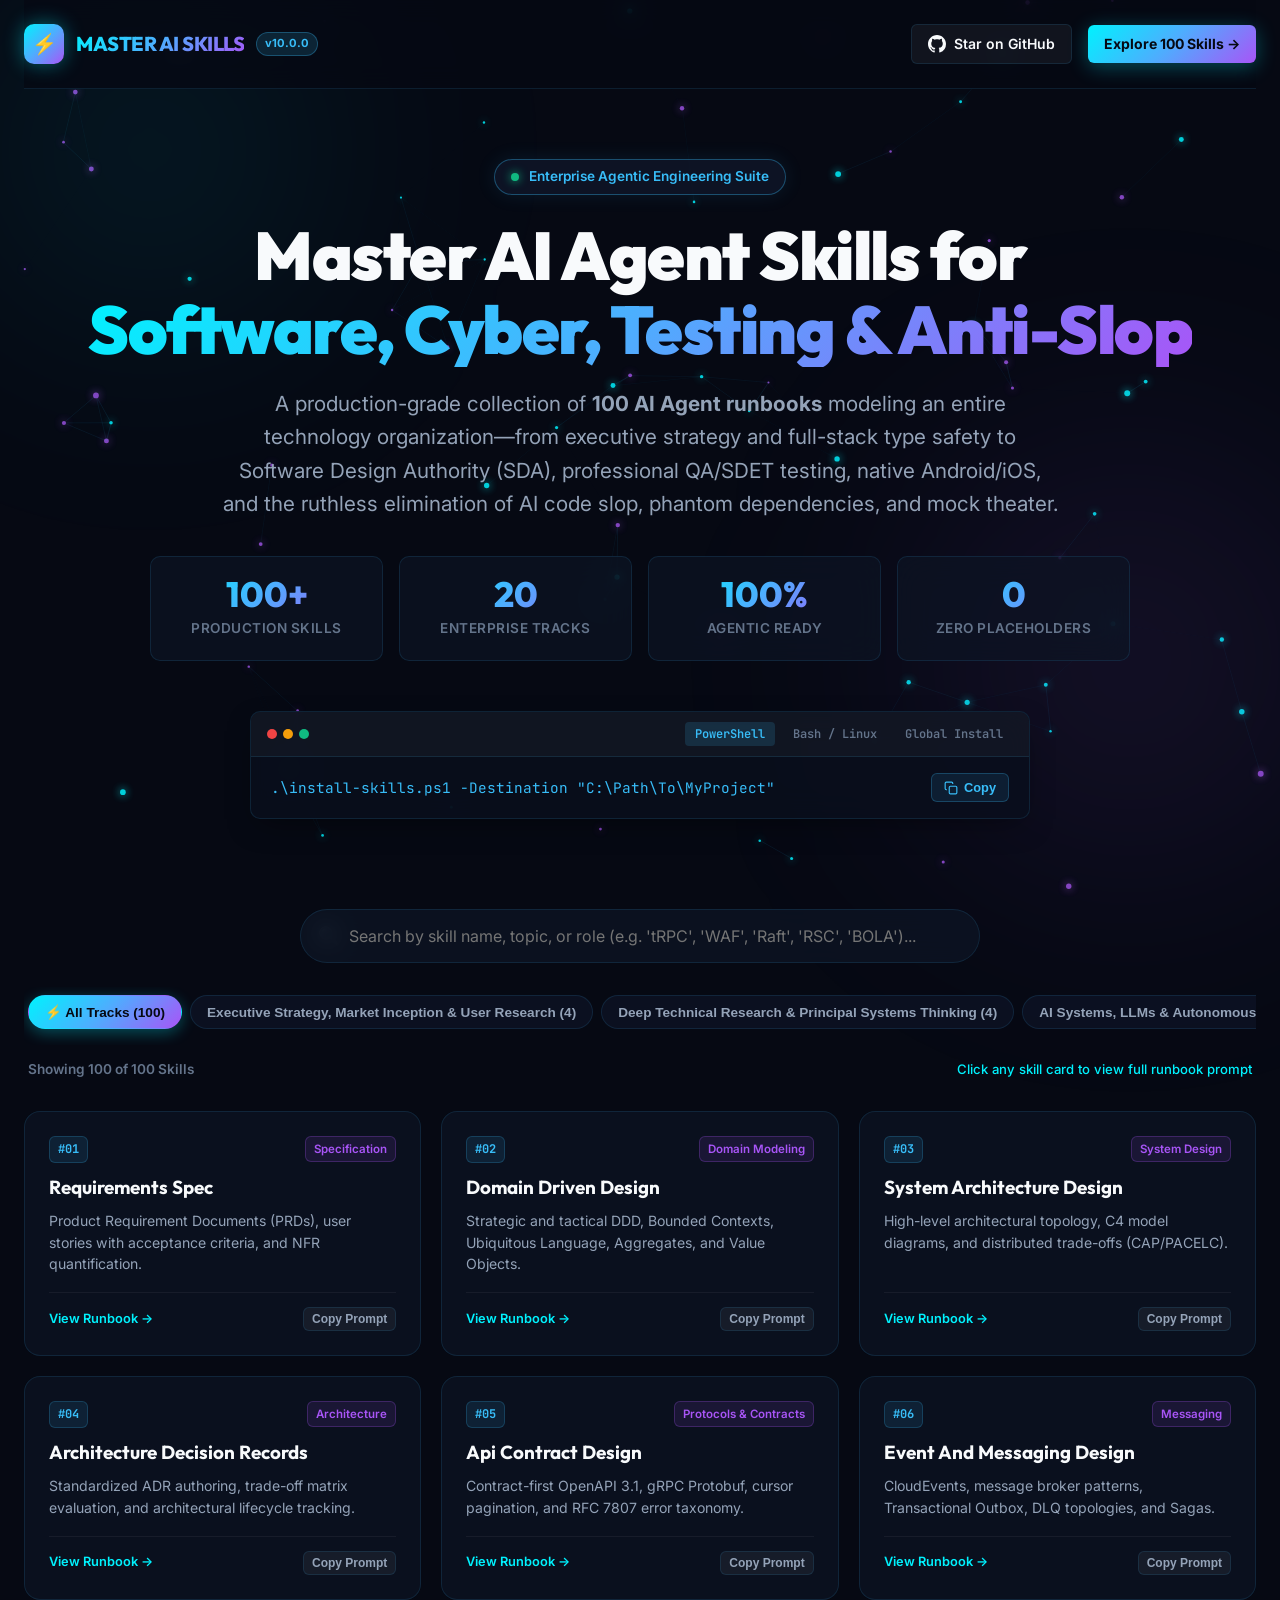
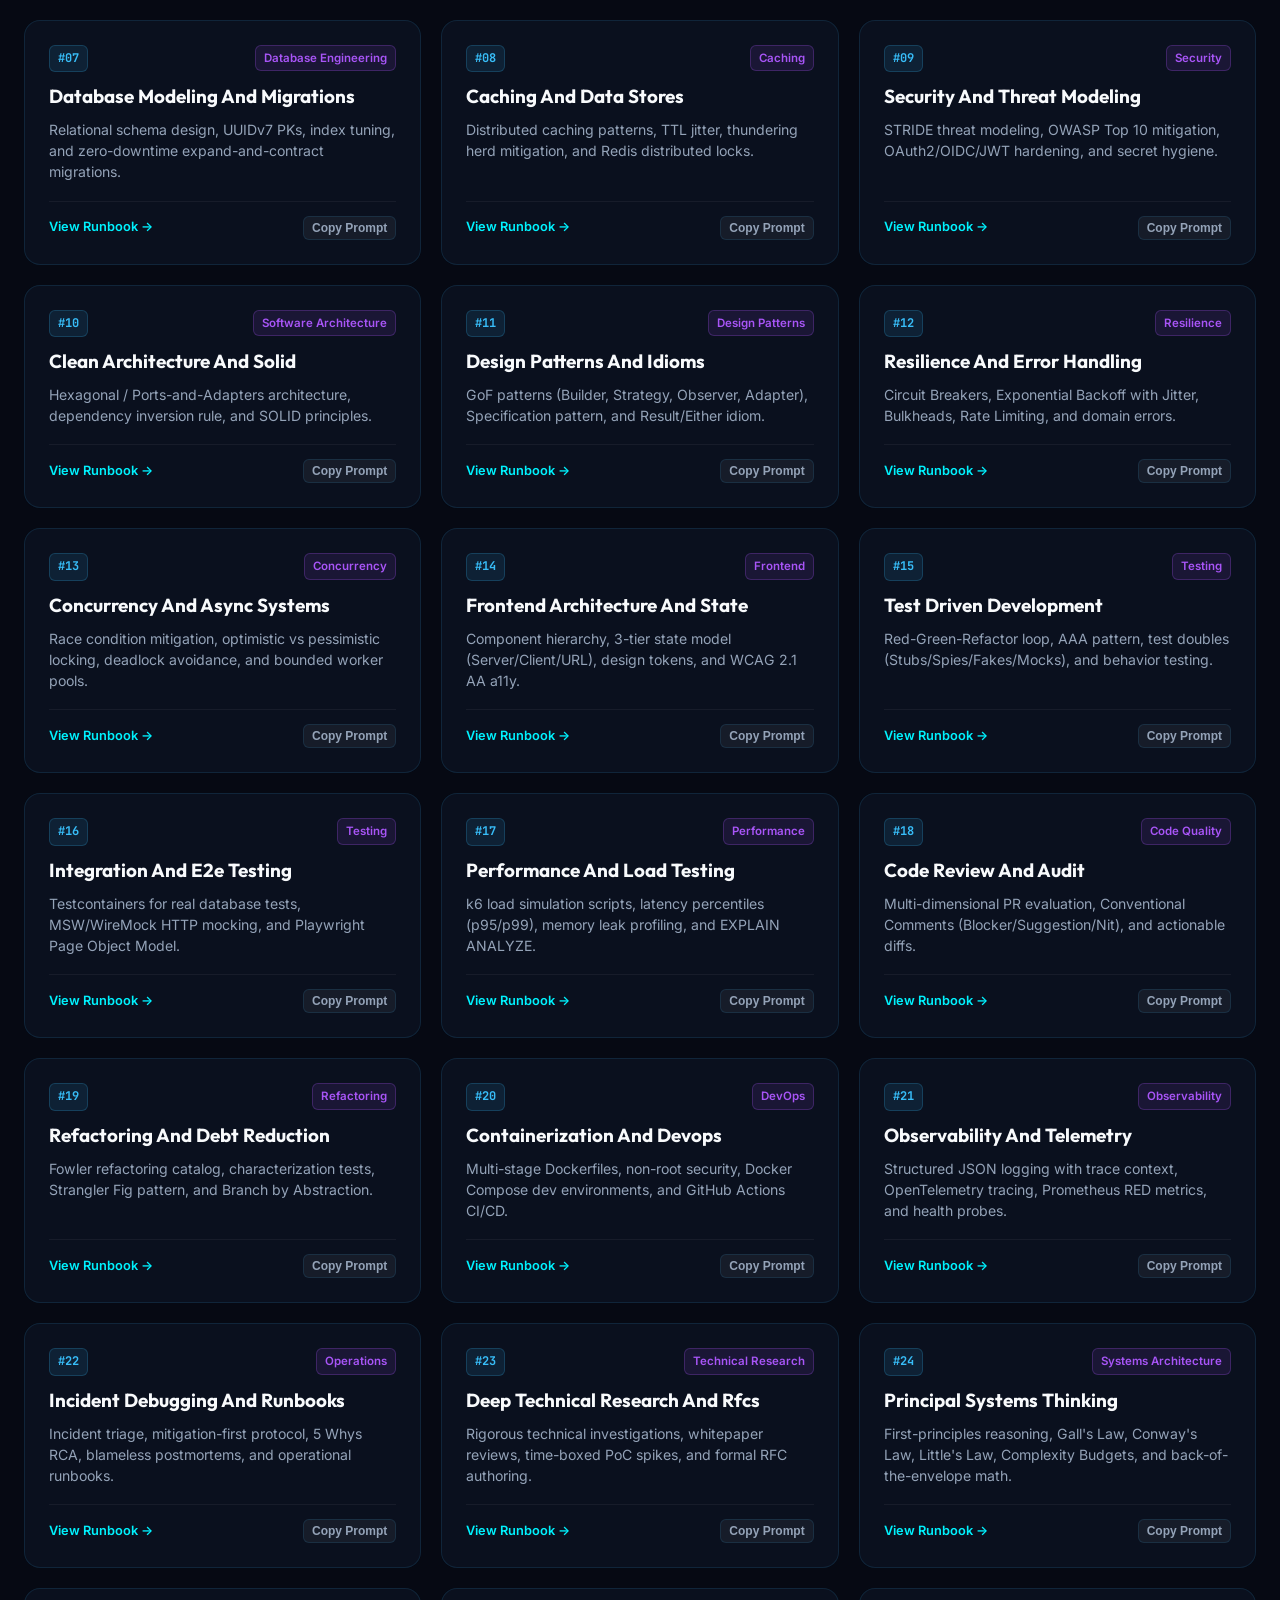
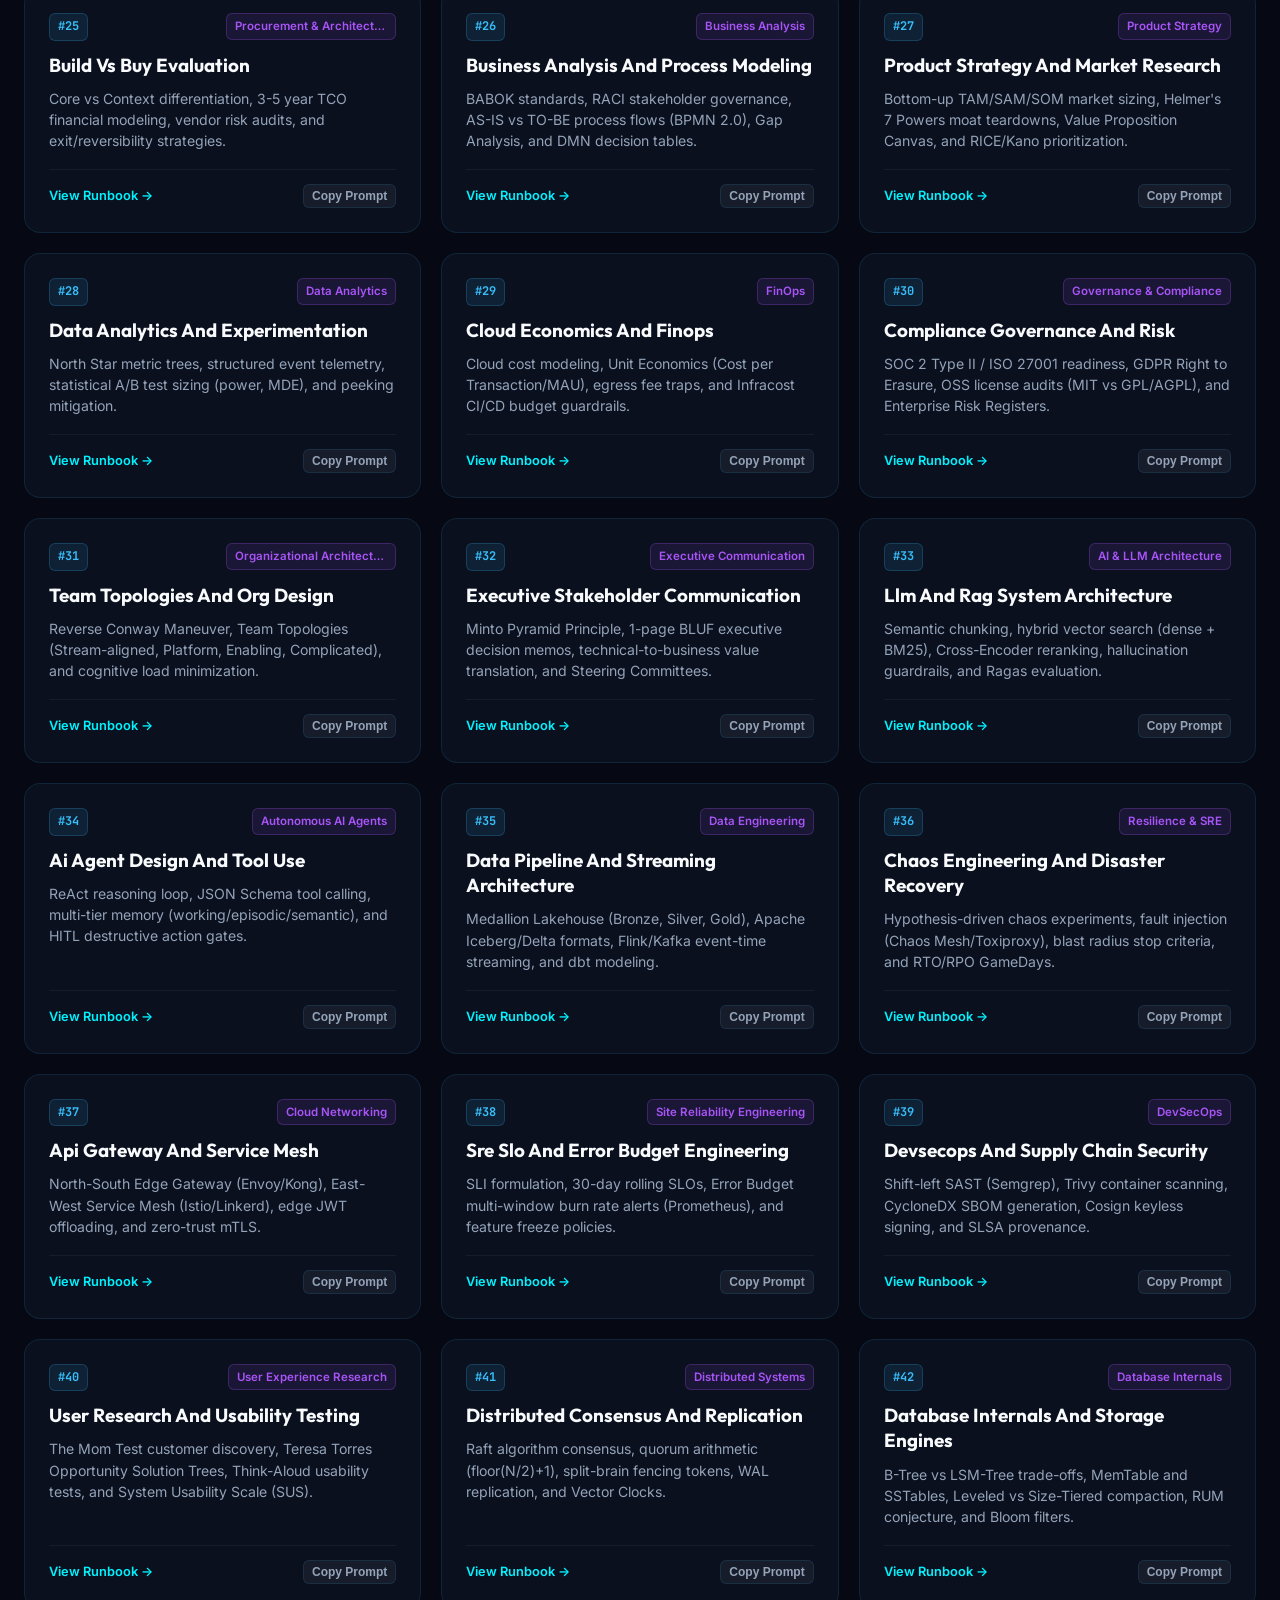
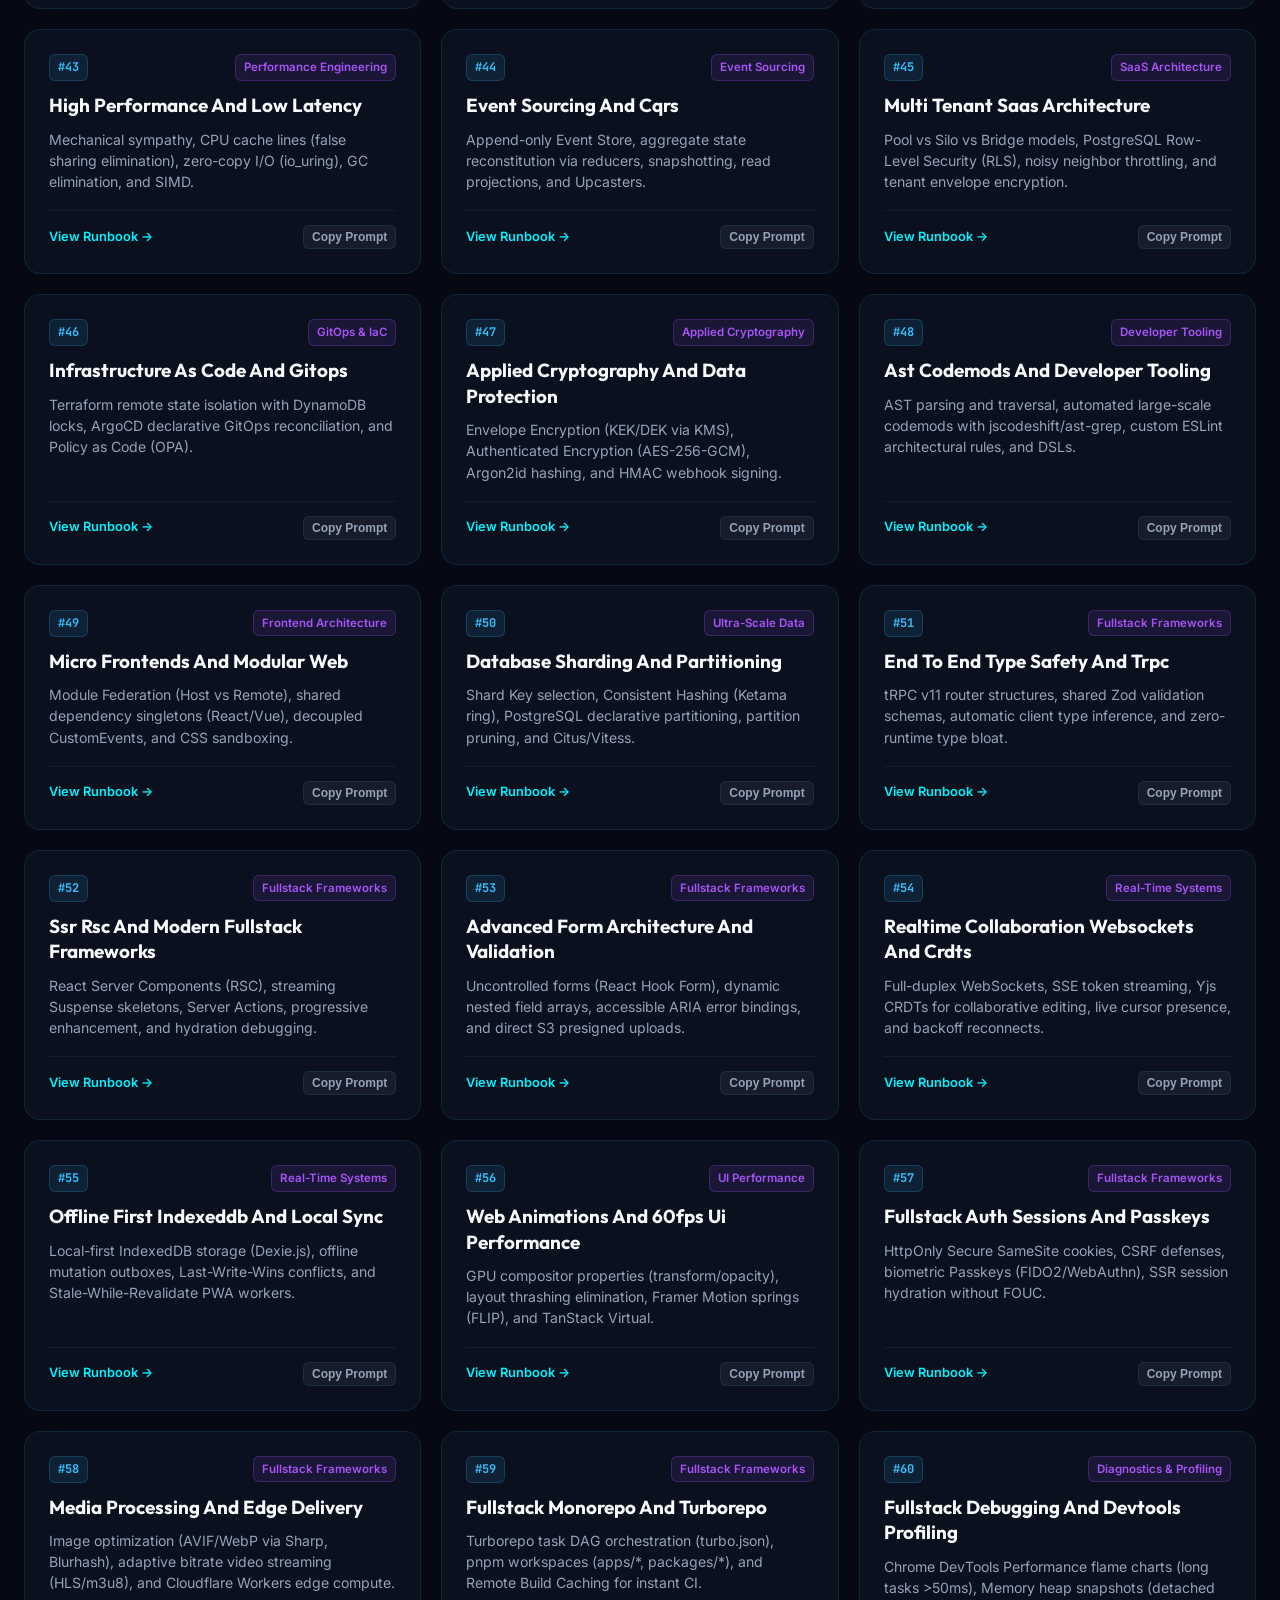
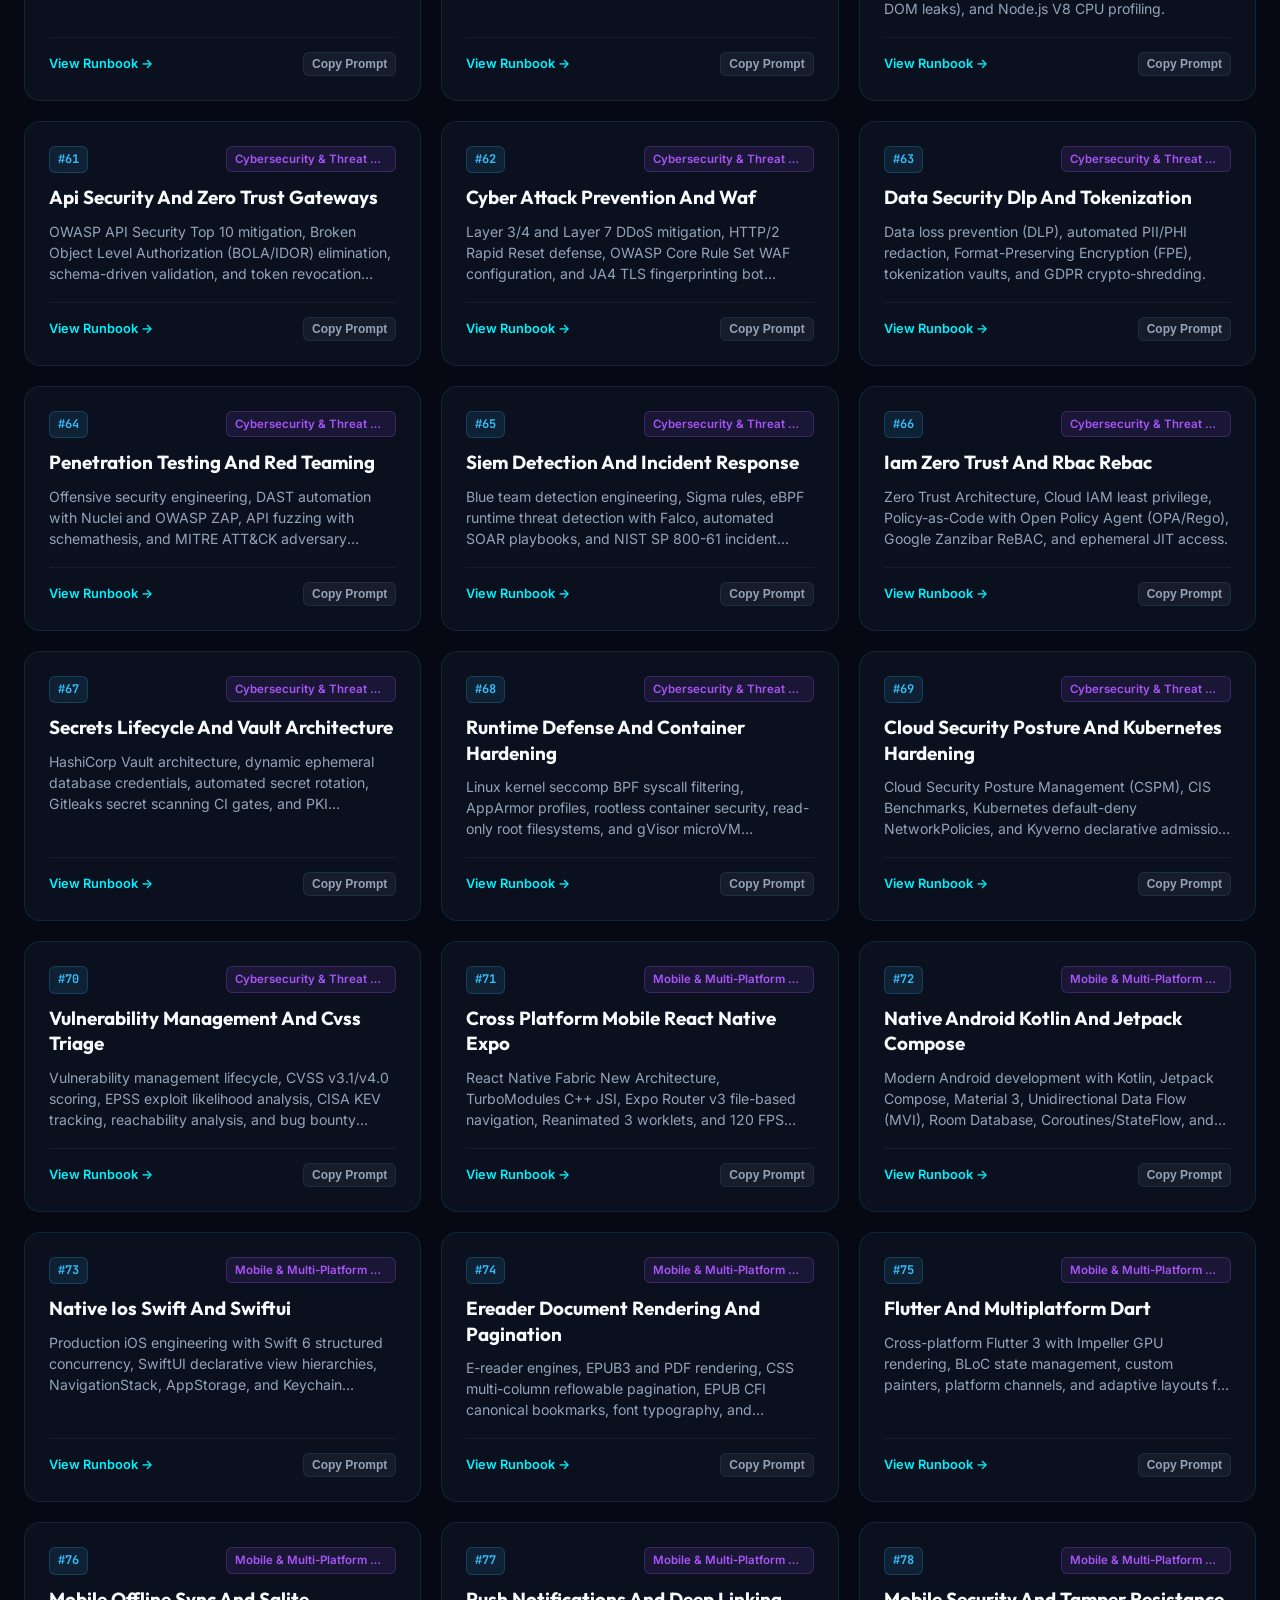
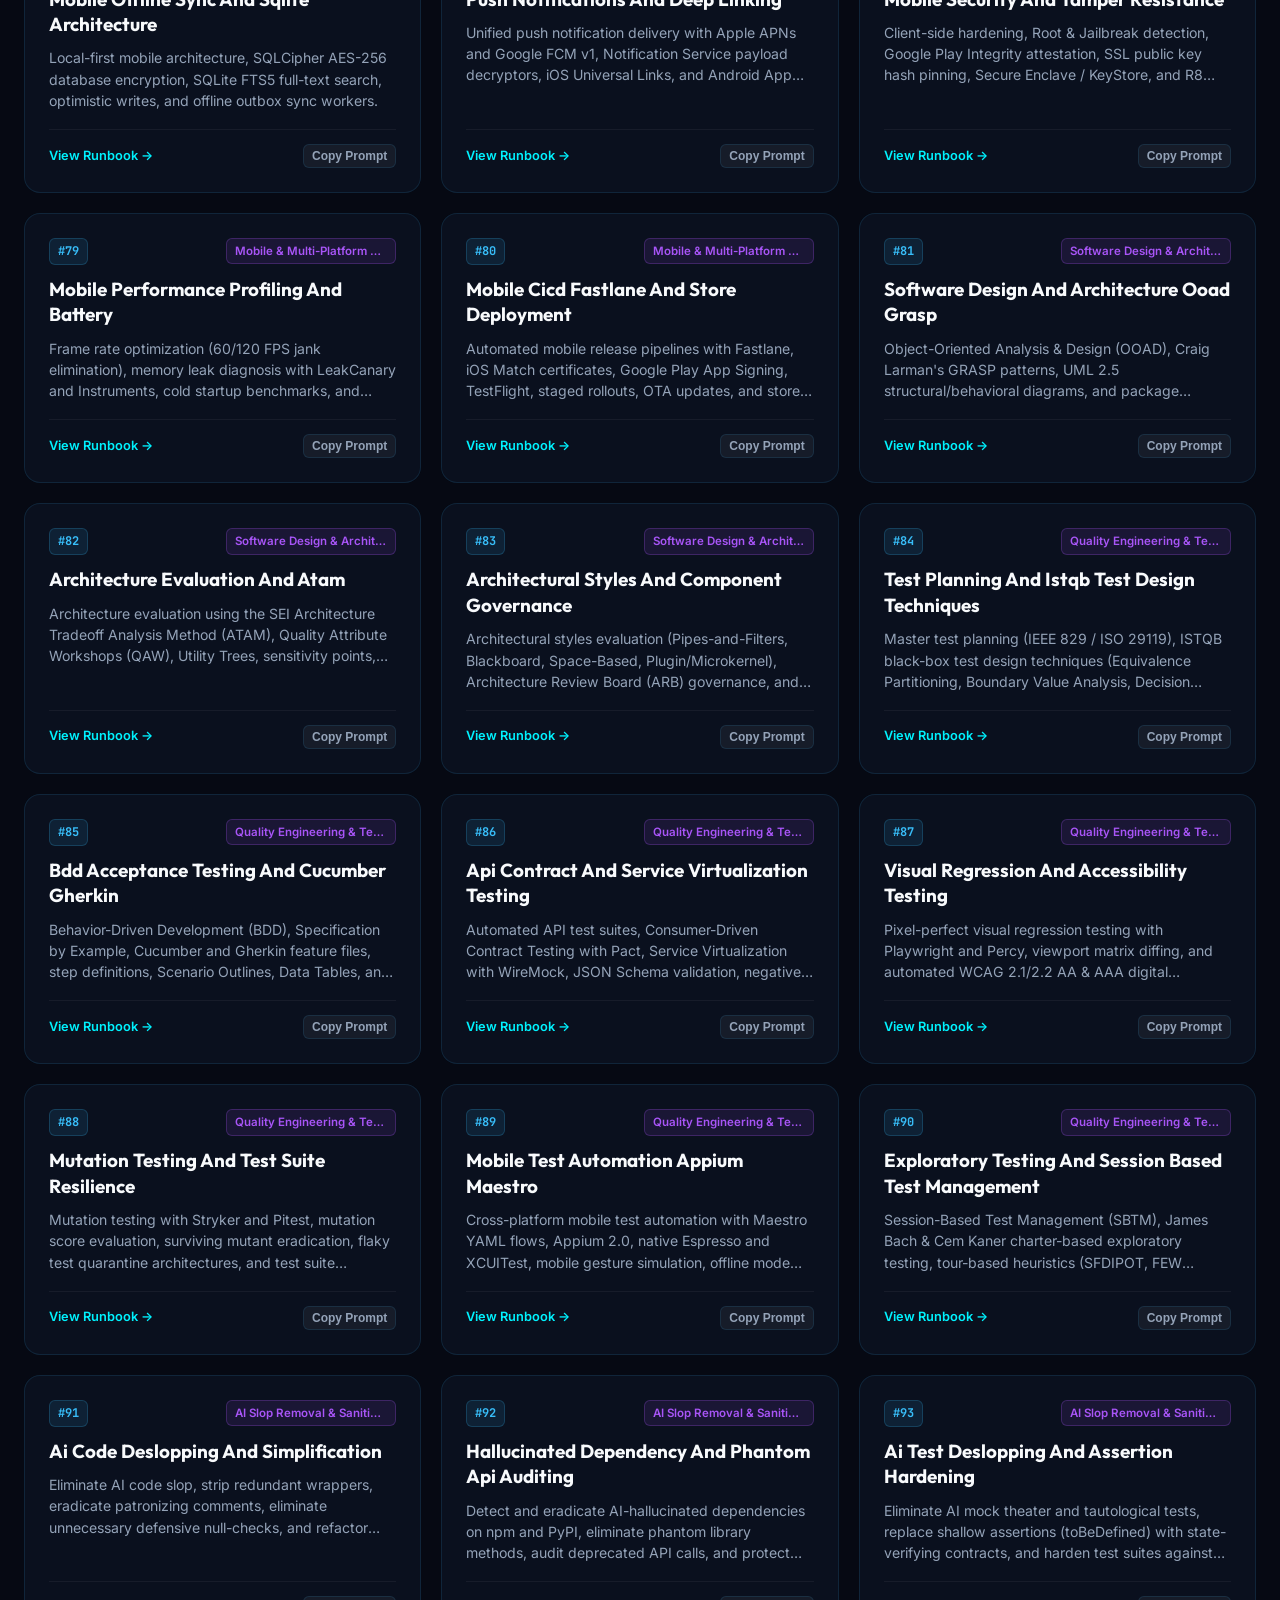
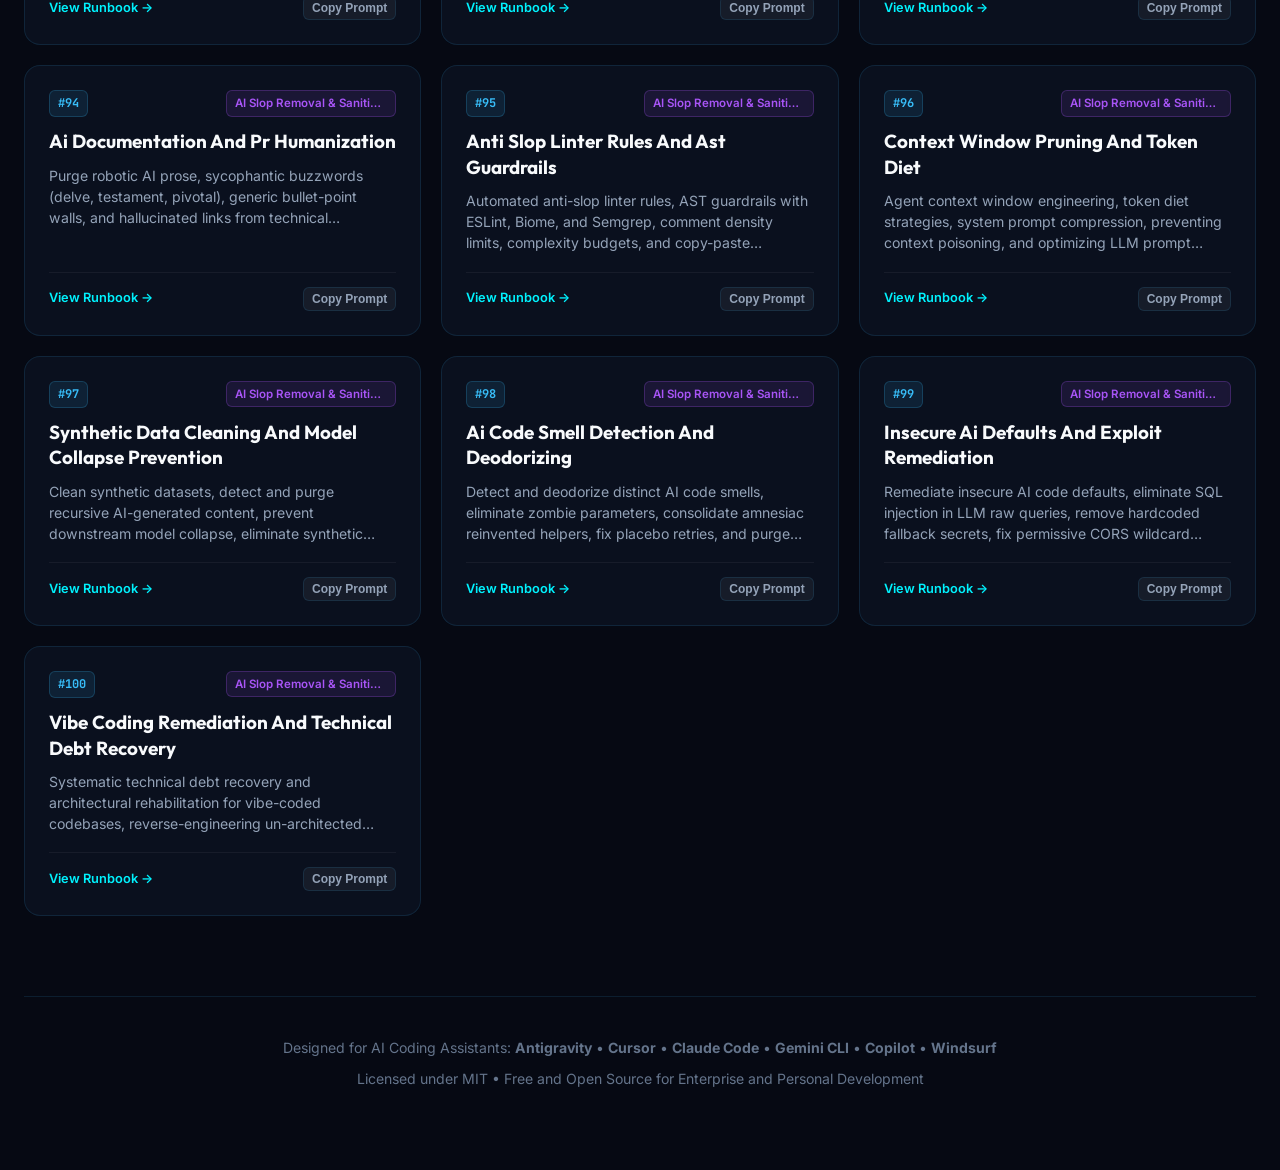
==== commit 4fa6ec66: "feat: reach 100 enterprise AI skills with Track T AI slop removal & code de-bloating suite" ====
--- a/docs/index.html
+++ b/docs/index.html
@@ -37,7 +37,7 @@
         <a href="#" class="nav-brand" id="brand-link">
           <div class="brand-icon">⚡</div>
           <span class="brand-title">MASTER AI SKILLS</span>
-          <span class="brand-badge">v9.0.0</span>
+          <span class="brand-badge">v10.0.0</span>
         </a>
 
         <div class="nav-links">
@@ -48,7 +48,7 @@
             Star on GitHub
           </a>
           <a href="#skills-catalog" class="nav-btn nav-btn-primary" id="explore-skills-btn">
-            Explore 90 Skills →
+            Explore 100 Skills →
           </a>
         </div>
       </nav>
@@ -64,21 +64,21 @@
 
         <h1 class="hero-title">
           Master AI Agent Skills for<br>
-          <span class="hero-gradient-text">Software, Architecture, Testing &amp; Cyber</span>
+          <span class="hero-gradient-text">Software, Cyber, Testing &amp; Anti-Slop</span>
         </h1>
 
         <p class="hero-description">
-          A production-grade collection of <strong>90 AI Agent runbooks</strong> modeling an entire technology organization—from executive strategy and full-stack type safety to Software Design Authority (SDA), professional QA/SDET testing, native Android/iOS, e-reader pagination, offline sync, zero-trust API security, and eBPF threat defense.
+          A production-grade collection of <strong>100 AI Agent runbooks</strong> modeling an entire technology organization—from executive strategy and full-stack type safety to Software Design Authority (SDA), professional QA/SDET testing, native Android/iOS, and the ruthless elimination of AI code slop, phantom dependencies, and mock theater.
         </p>
 
         <!-- Stats Bar -->
         <div class="stats-bar" id="stats-bar">
           <div class="stat-card">
-            <div class="stat-number" data-target="90" data-suffix="+">0</div>
+            <div class="stat-number" data-target="100" data-suffix="+">0</div>
             <div class="stat-label">Production Skills</div>
           </div>
           <div class="stat-card">
-            <div class="stat-number" data-target="19" data-suffix="">0</div>
+            <div class="stat-number" data-target="20" data-suffix="">0</div>
             <div class="stat-label">Enterprise Tracks</div>
           </div>
           <div class="stat-card">
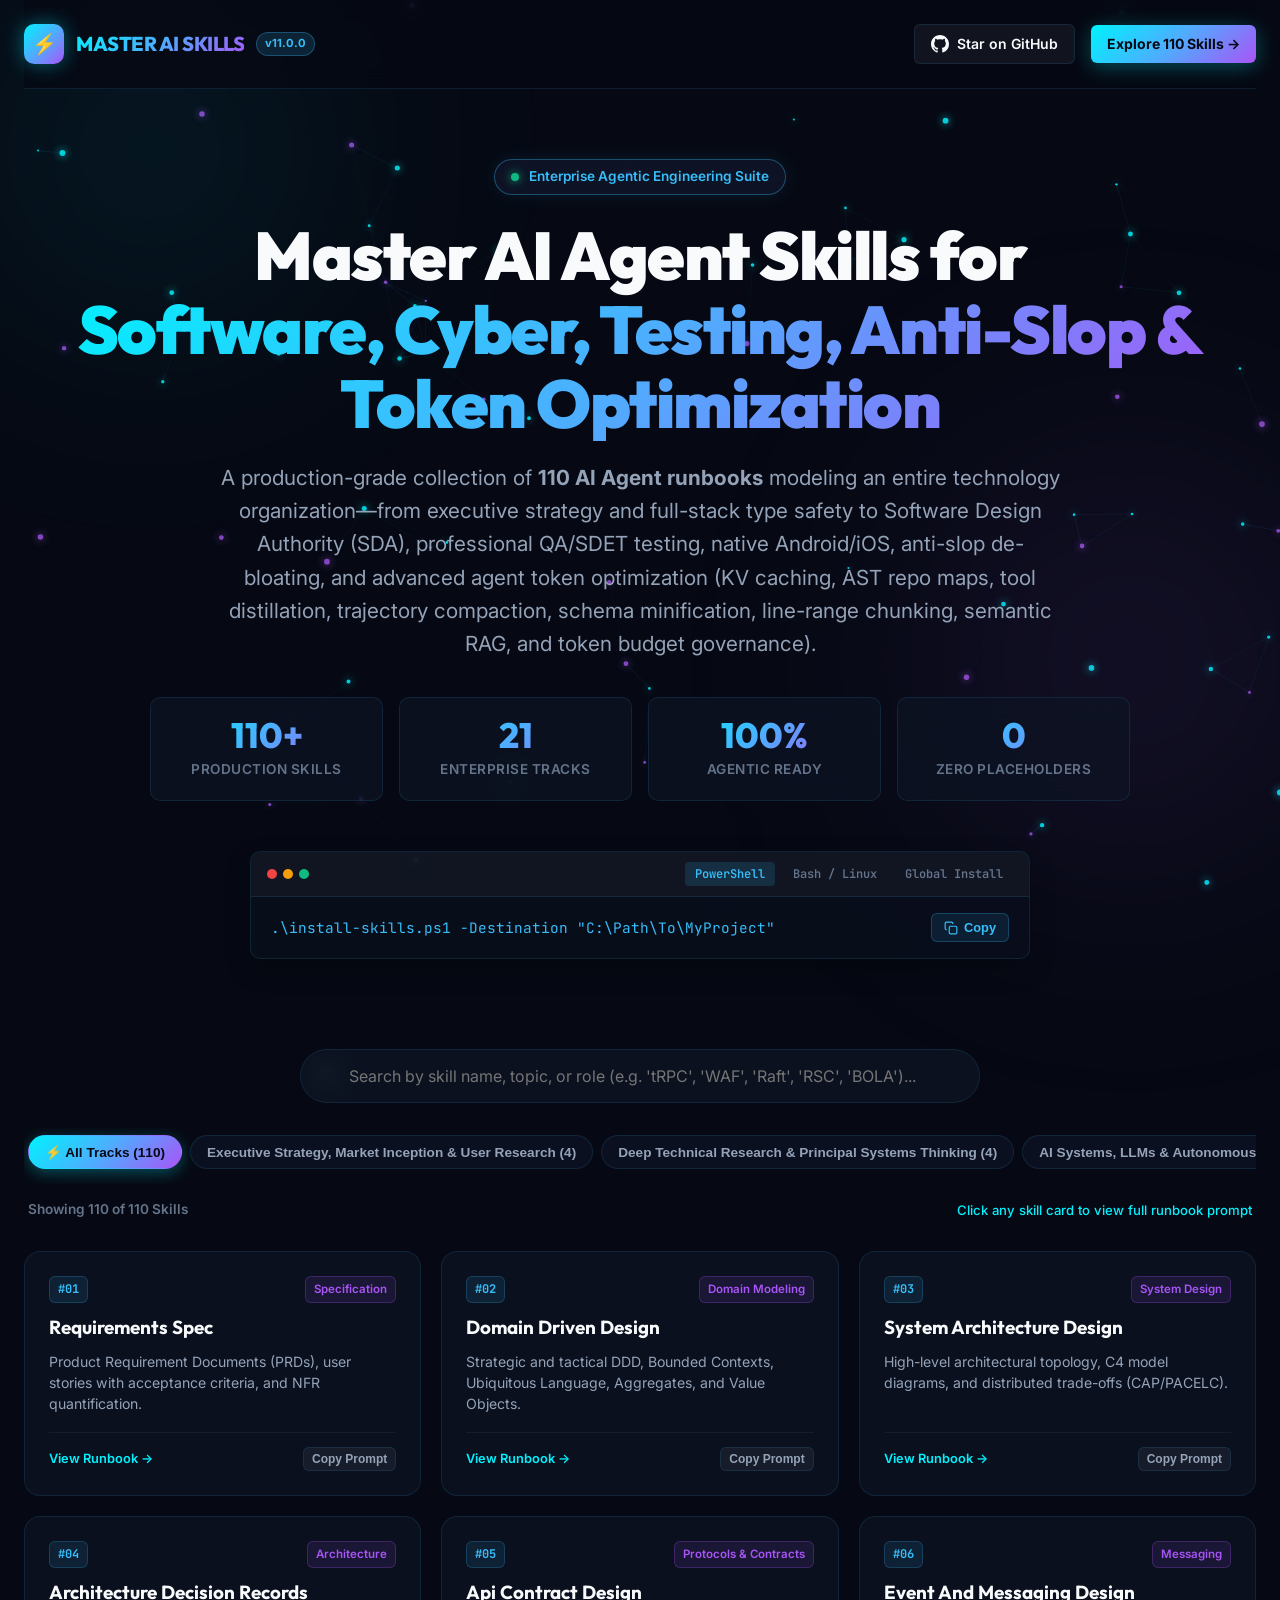
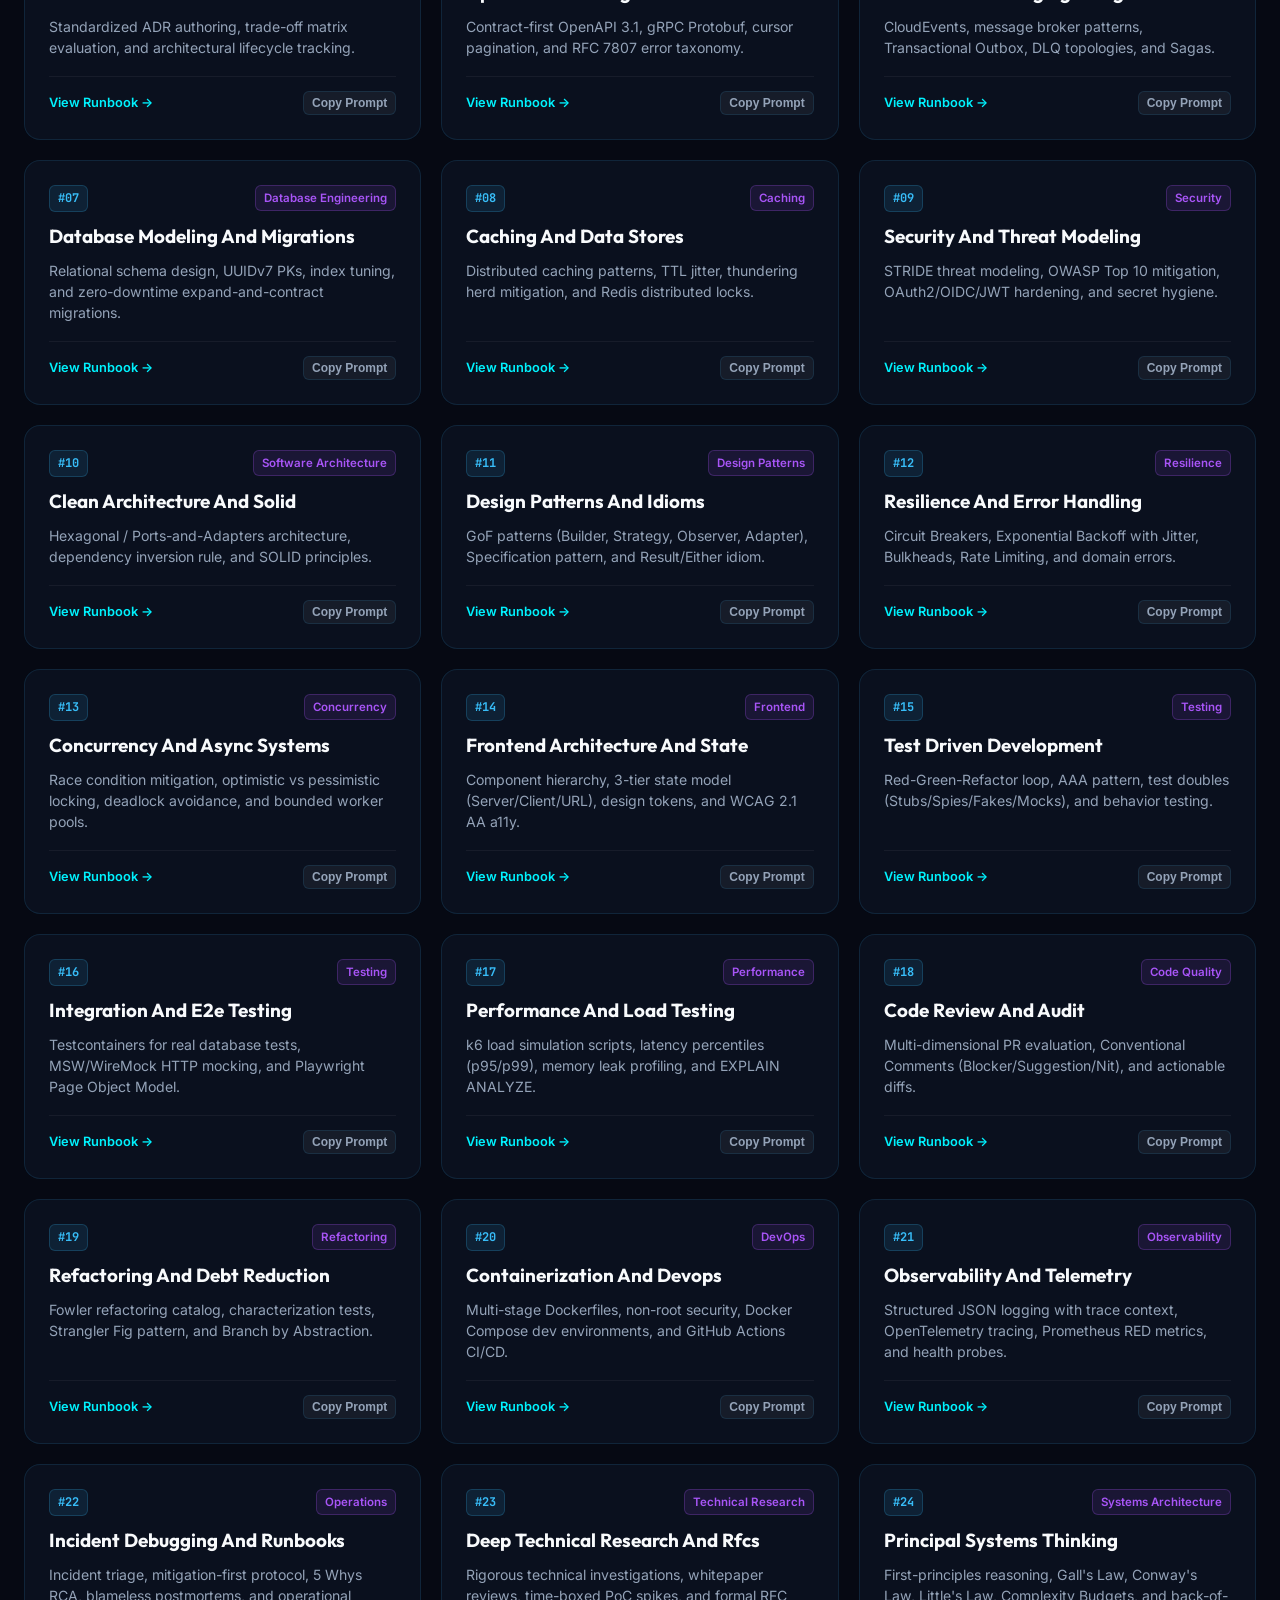
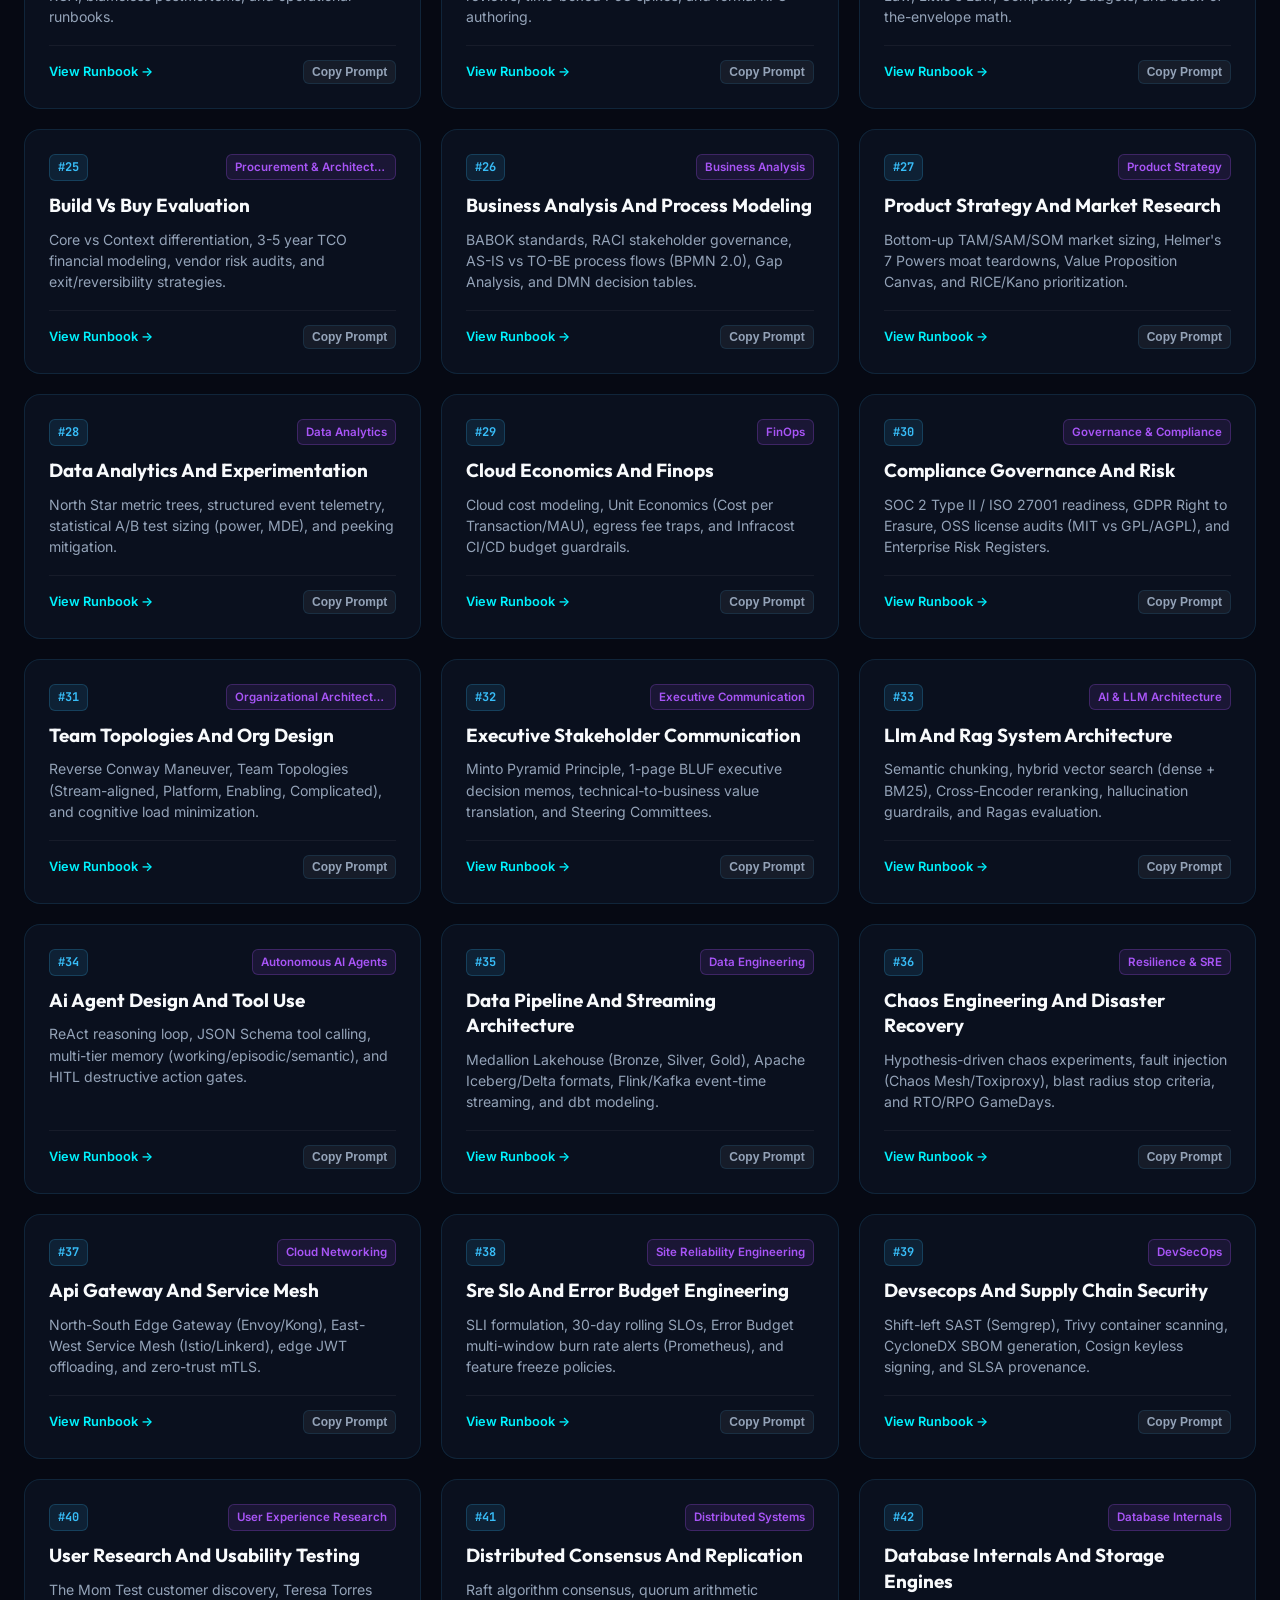
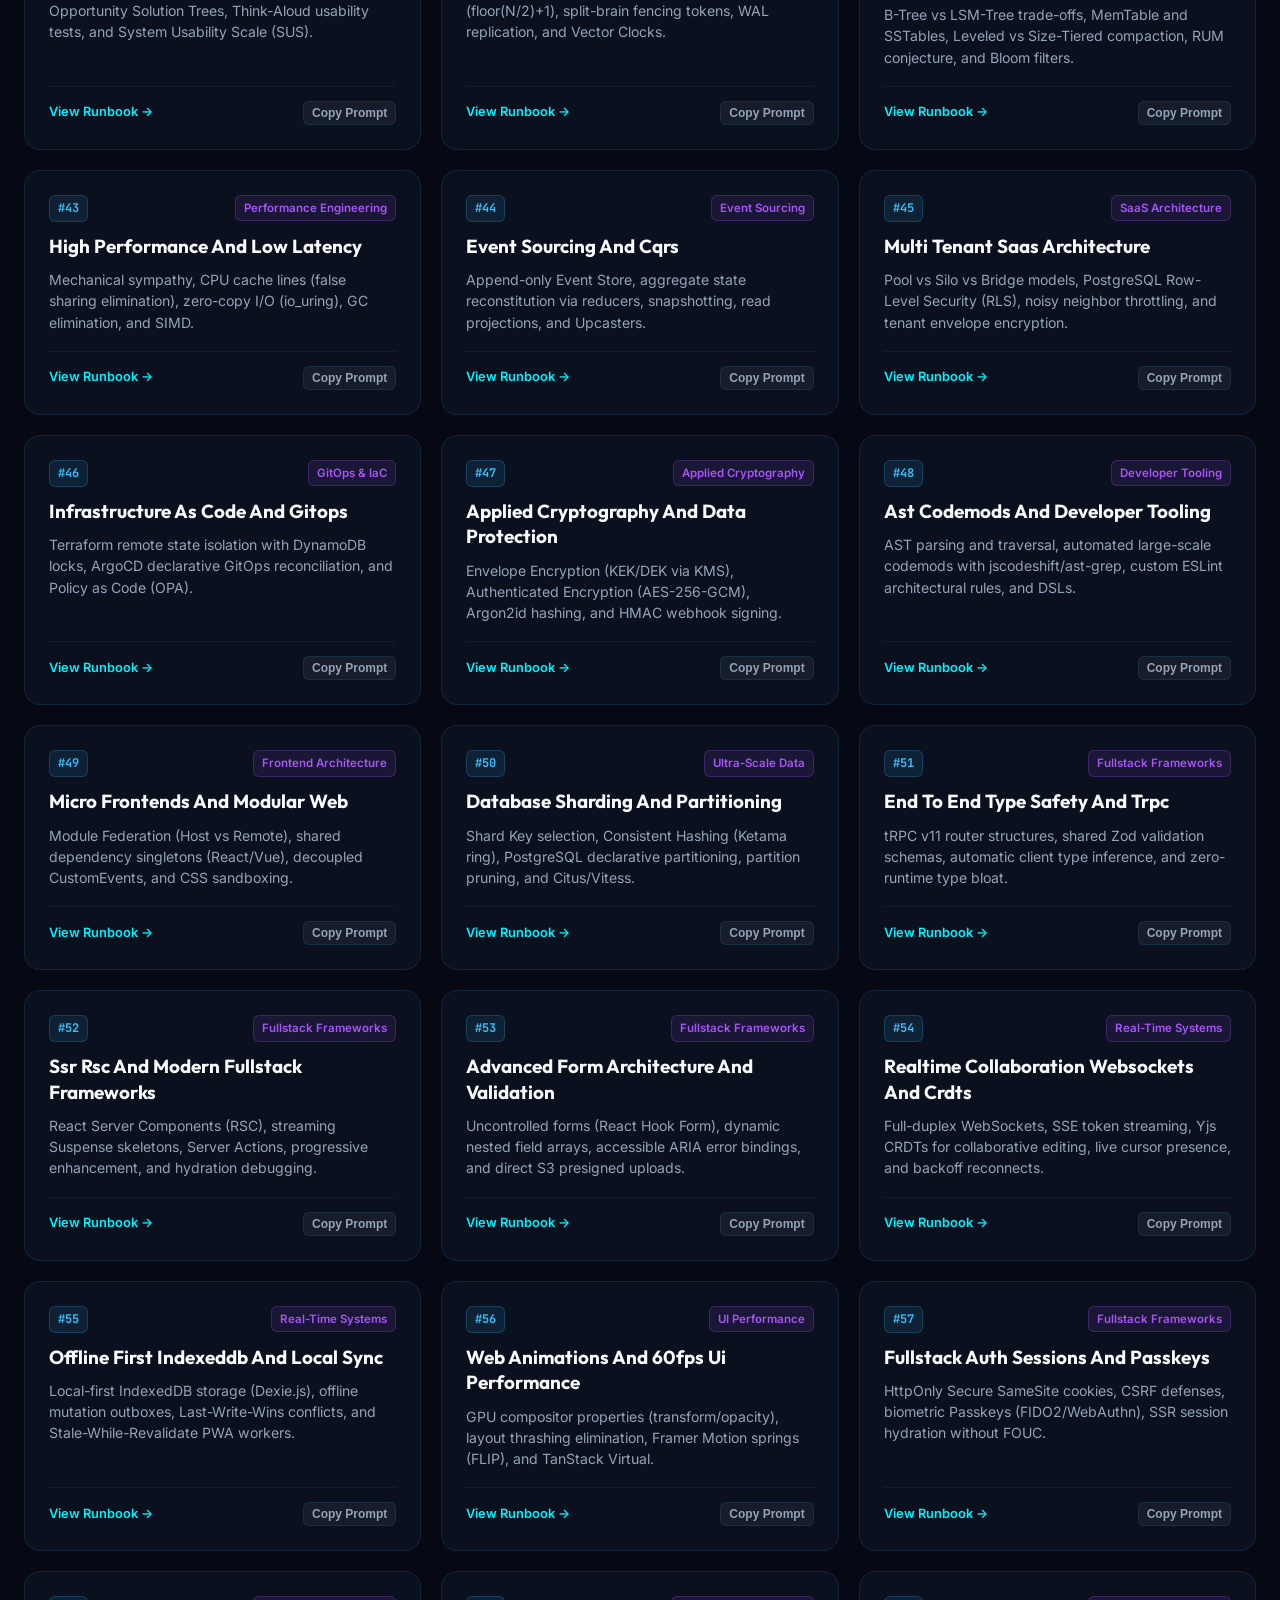
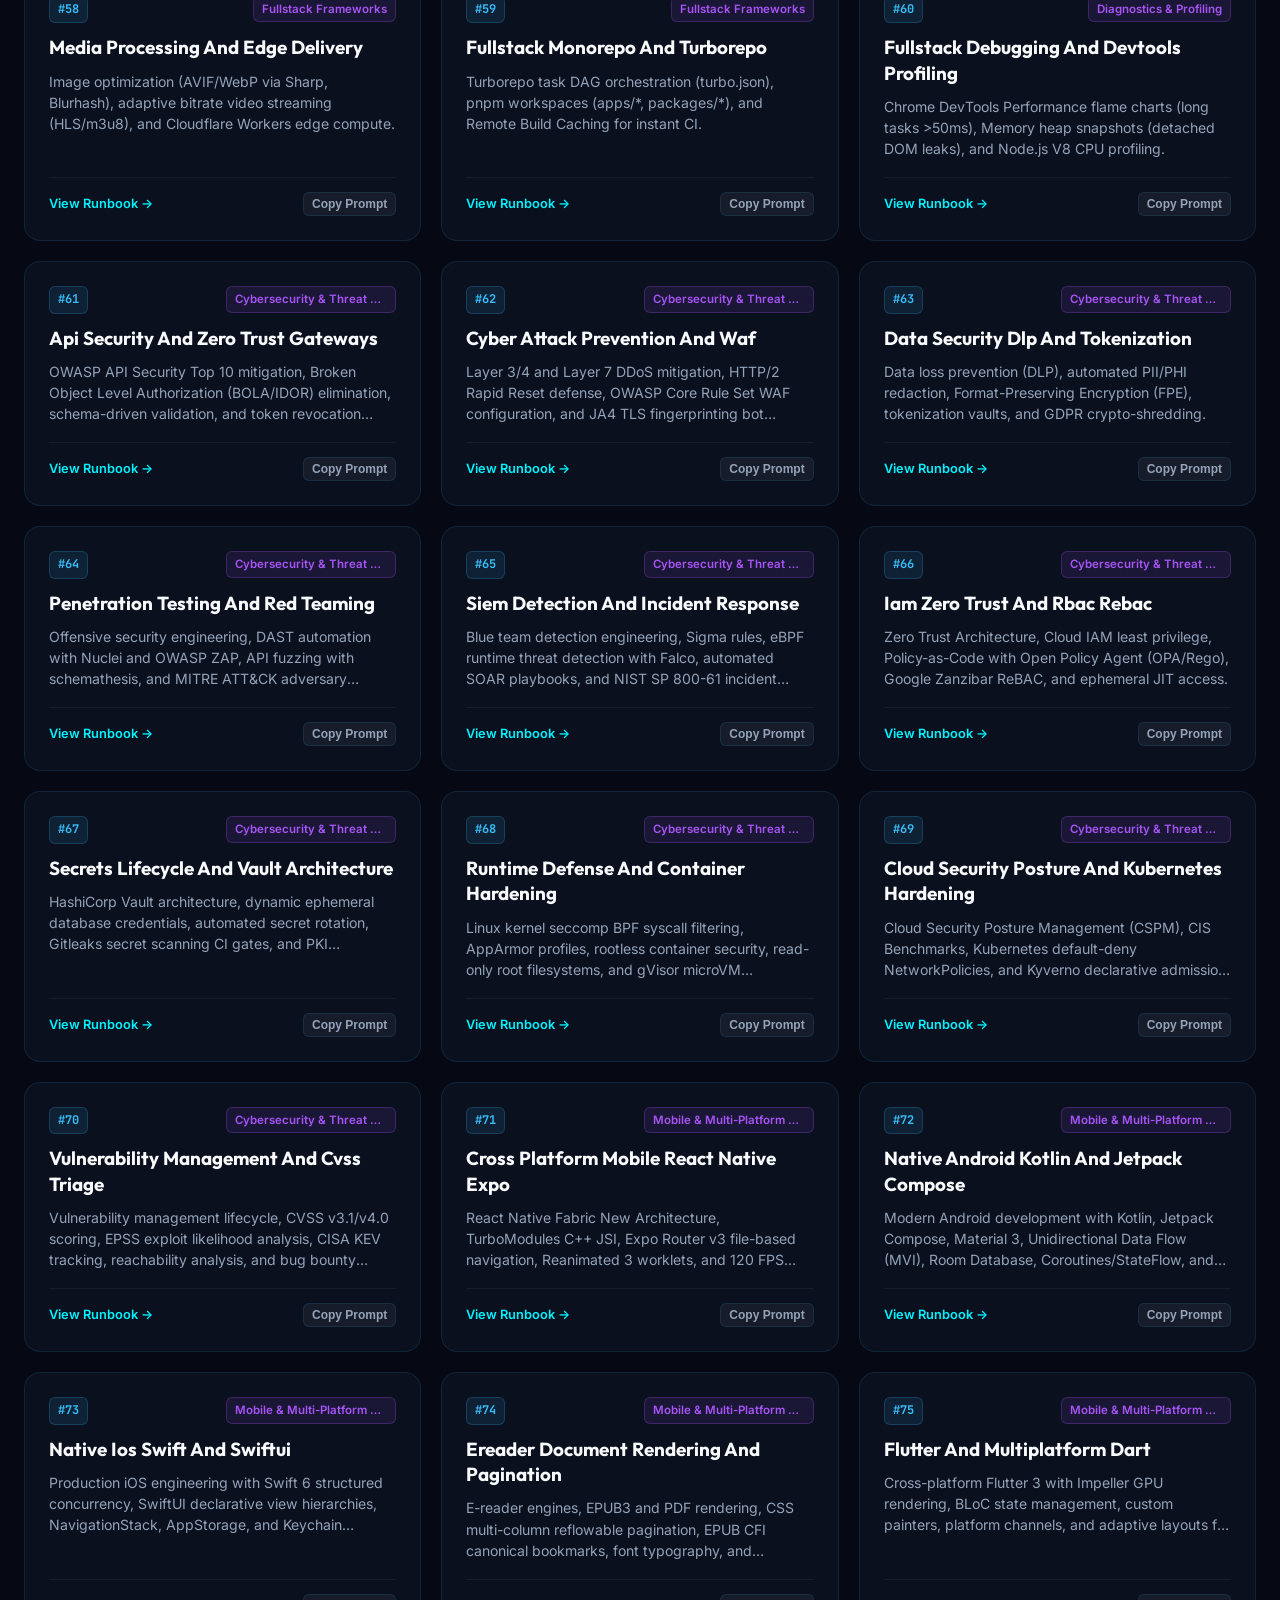
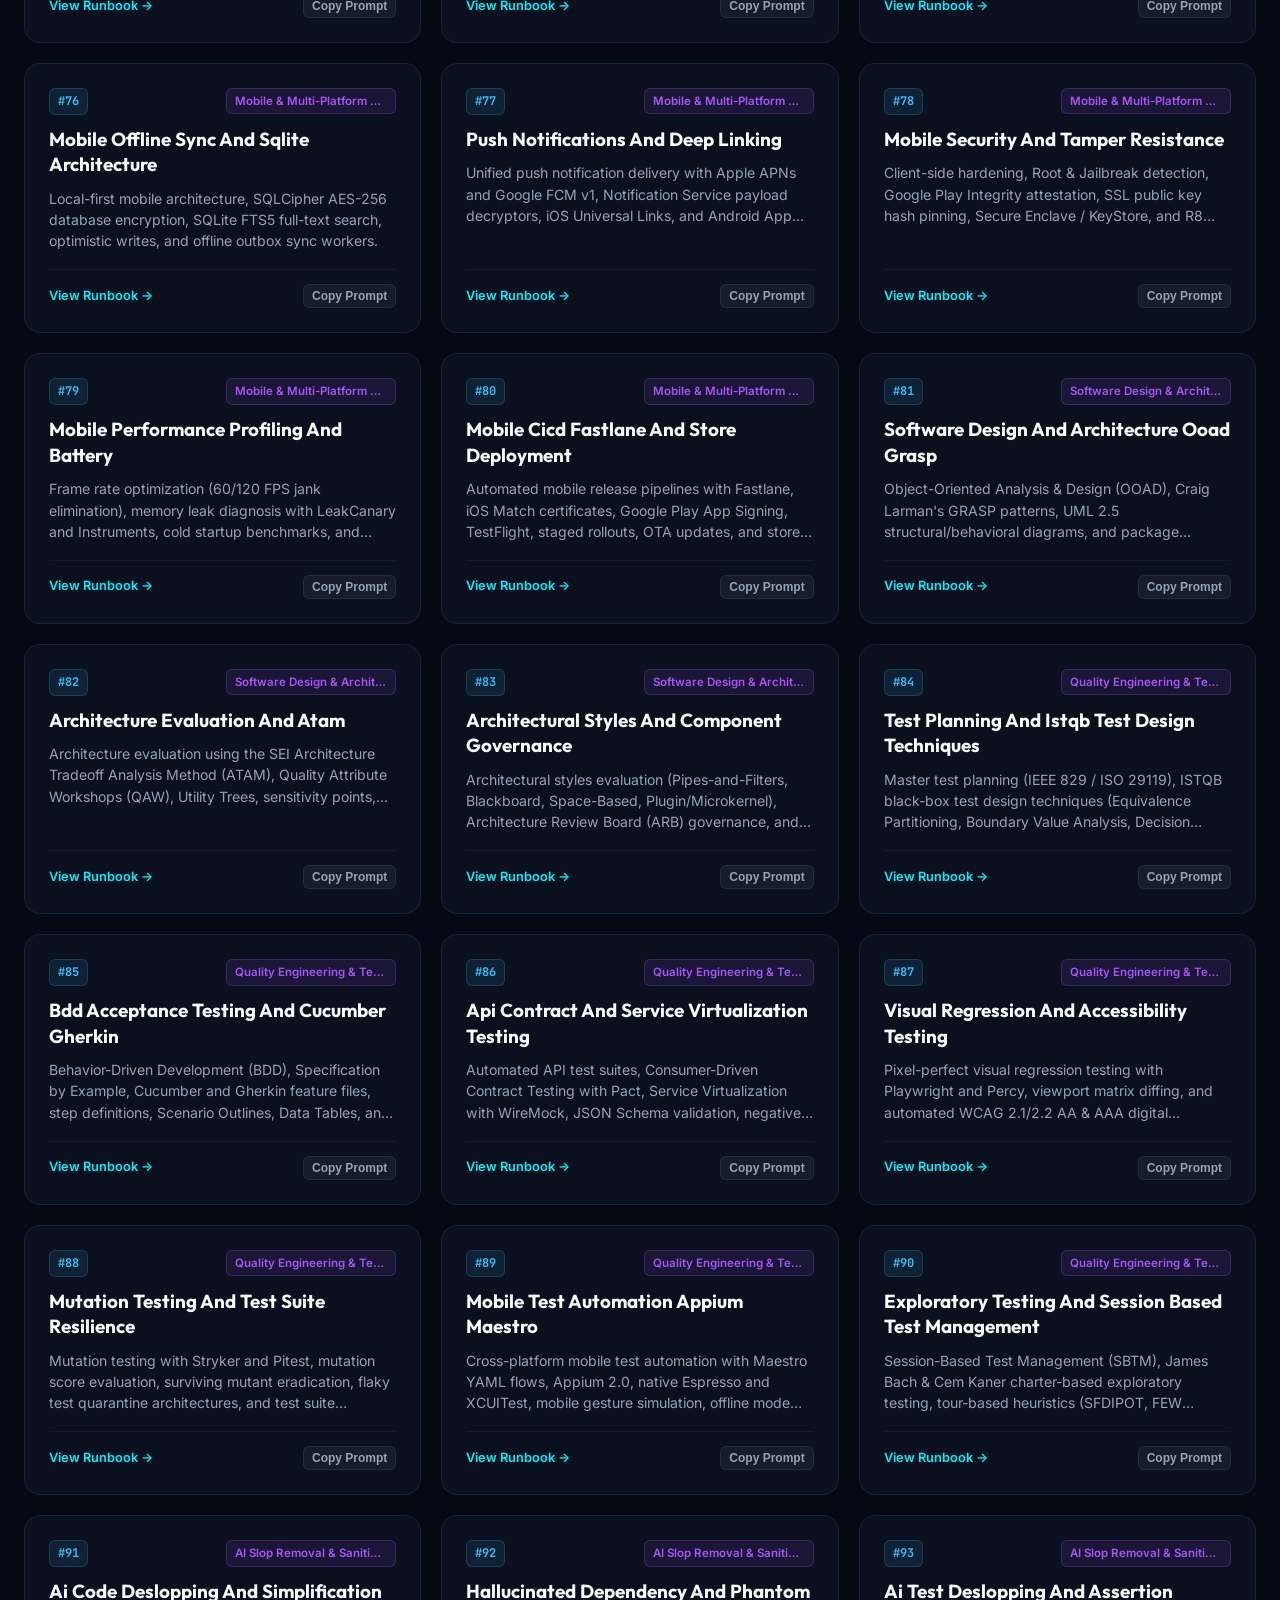
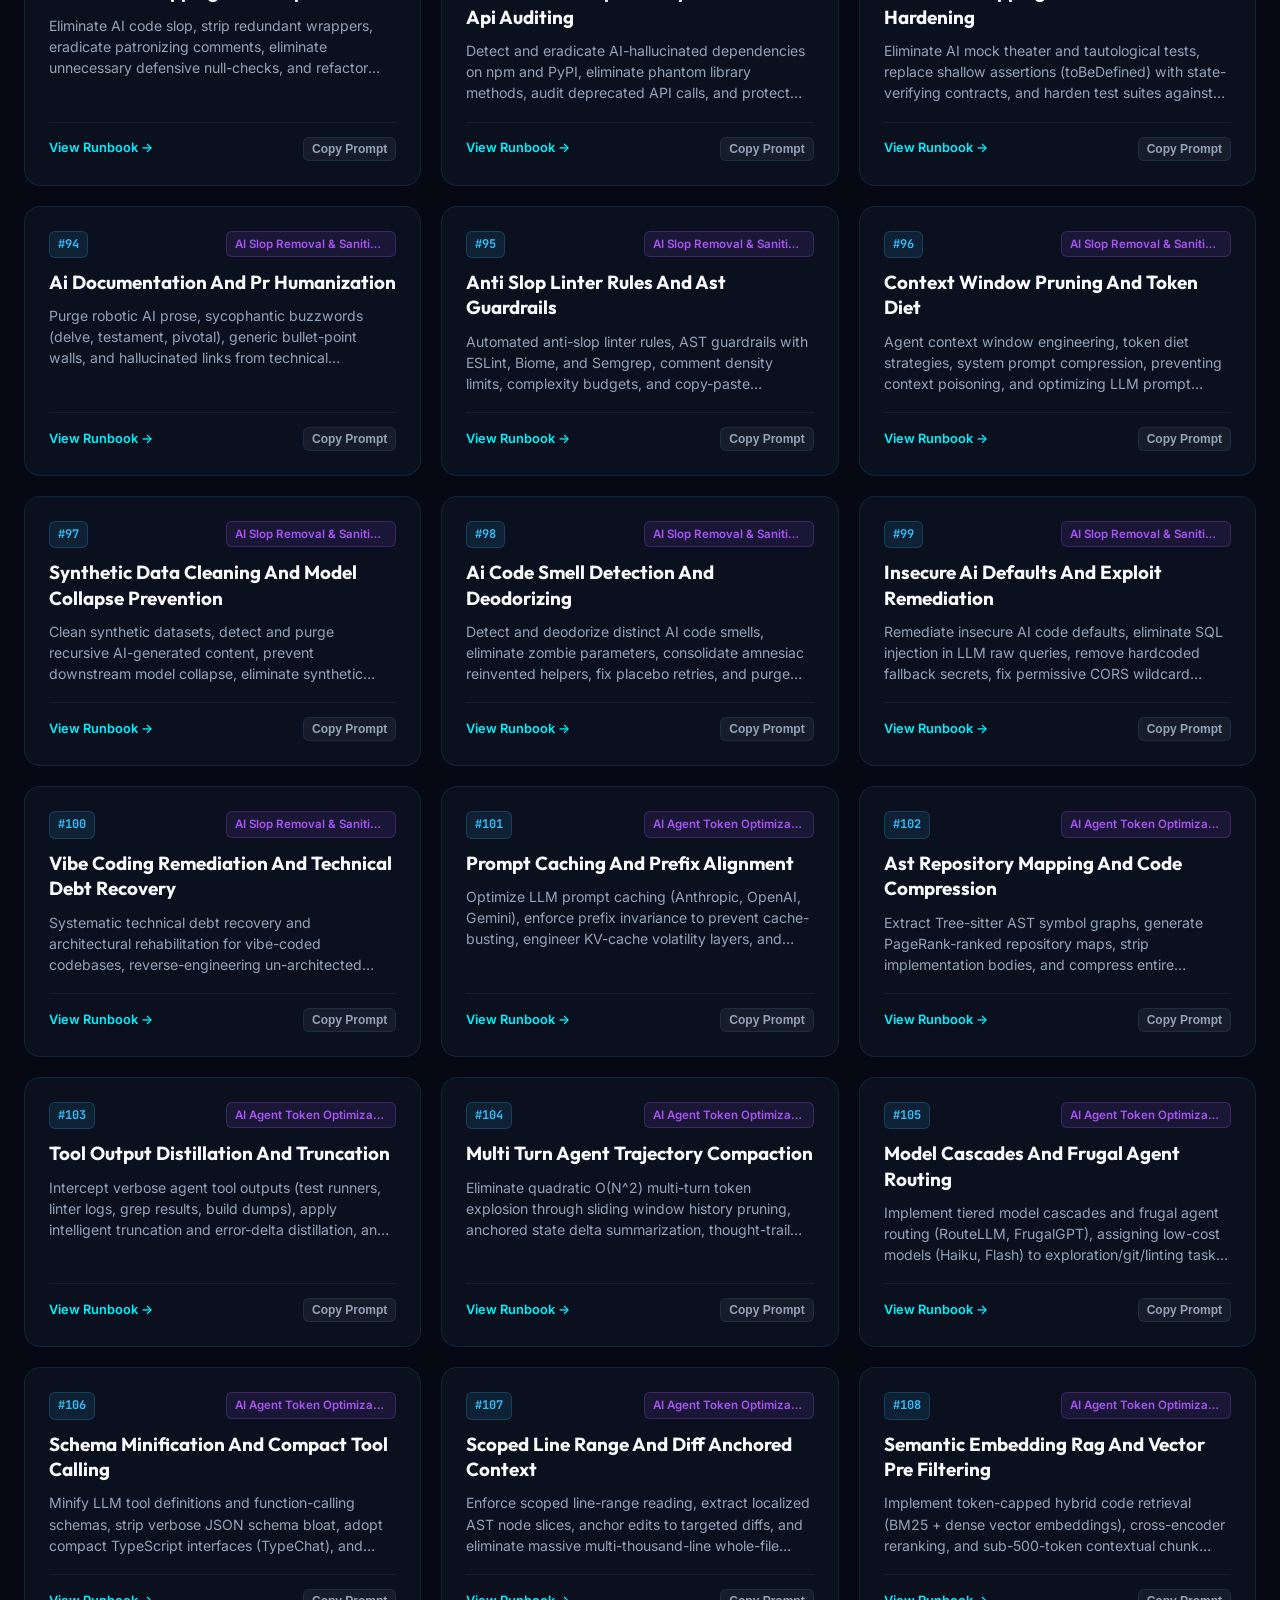
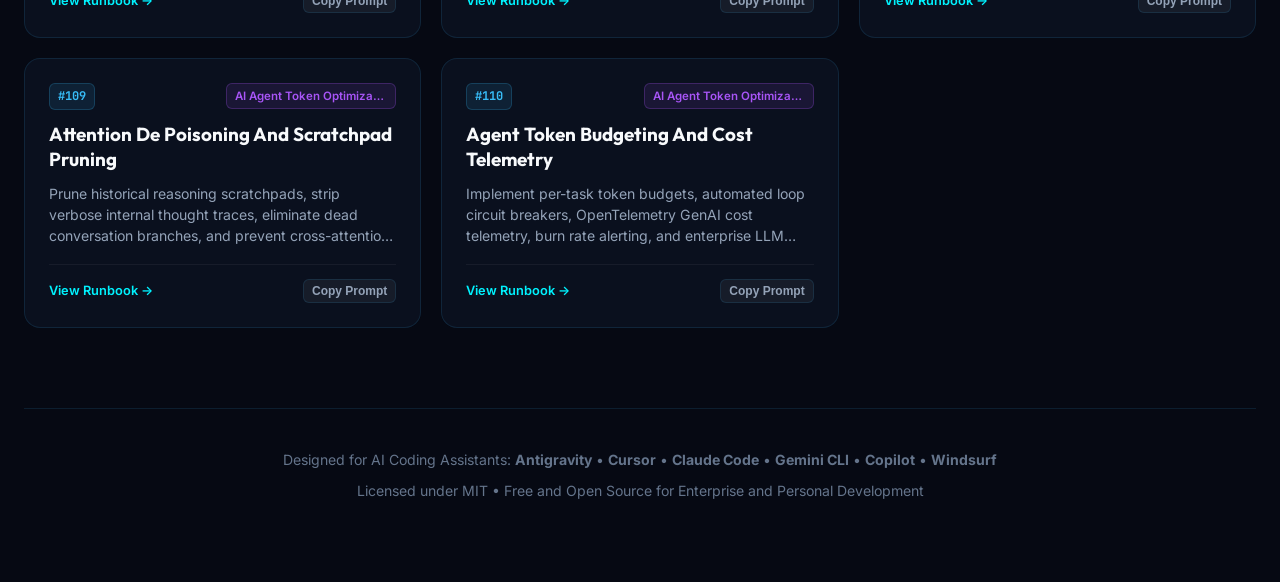
==== commit b5183f01: "feat: reach 110 enterprise AI skills with Track U agent token optimization & context economics suite" ====
--- a/docs/index.html
+++ b/docs/index.html
@@ -3,14 +3,14 @@
 <head>
   <meta charset="UTF-8">
   <meta name="viewport" content="width=device-width, initial-scale=1.0">
-  <title>Master AI Agent Skills | 80 Enterprise Engineering &amp; Full-Stack &amp; Mobile Skills</title>
-  <meta name="description" content="Production-grade suite of 80 AI Agent Skills modeling an entire enterprise engineering organization, Super Expert Full-Stack Developer, Principal Cybersecurity Architect, and Mobile Application Engineer.">
-  <meta name="keywords" content="AI skills, agentic AI, software engineering, system design, cybersecurity, fullstack, mobile, e-reader, react native, jetpack compose, swiftui, flutter, offline sync">
+  <title>Master AI Agent Skills | 110 Enterprise Engineering, Testing, Anti-Slop &amp; Token Optimization Skills</title>
+  <meta name="description" content="Production-grade suite of 110 AI Agent Skills modeling an entire enterprise engineering organization, Software Design Authority (SDA), professional QA/SDET testing, anti-slop code de-bloating, and AI agent token optimization.">
+  <meta name="keywords" content="AI skills, agentic AI, software engineering, system design, cybersecurity, fullstack, mobile, e-reader, react native, jetpack compose, swiftui, flutter, offline sync, anti-slop, token optimization, prompt caching">
   <meta name="author" content="Enterprise Systems Architecture">
   
   <!-- Open Graph -->
-  <meta property="og:title" content="Master AI Agent Skills for Enterprise Systems &amp; Mobile Engineering">
-  <meta property="og:description" content="80 autonomous skills across 17 organizational tracks from product strategy to mobile engineering, fullstack type safety and cyber defense.">
+  <meta property="og:title" content="Master AI Agent Skills for Enterprise Systems &amp; Token Optimization">
+  <meta property="og:description" content="110 autonomous skills across 21 organizational tracks from product strategy to mobile engineering, zero-trust security, ISTQB testing, anti-slop, and token economics.">
   <meta property="og:type" content="website">
 
   <!-- Favicon -->
@@ -37,7 +37,7 @@
         <a href="#" class="nav-brand" id="brand-link">
           <div class="brand-icon">⚡</div>
           <span class="brand-title">MASTER AI SKILLS</span>
-          <span class="brand-badge">v10.0.0</span>
+          <span class="brand-badge">v11.0.0</span>
         </a>
 
         <div class="nav-links">
@@ -48,7 +48,7 @@
             Star on GitHub
           </a>
           <a href="#skills-catalog" class="nav-btn nav-btn-primary" id="explore-skills-btn">
-            Explore 100 Skills →
+            Explore 110 Skills →
           </a>
         </div>
       </nav>
@@ -64,21 +64,21 @@
 
         <h1 class="hero-title">
           Master AI Agent Skills for<br>
-          <span class="hero-gradient-text">Software, Cyber, Testing &amp; Anti-Slop</span>
+          <span class="hero-gradient-text">Software, Cyber, Testing, Anti-Slop &amp; Token Optimization</span>
         </h1>
 
         <p class="hero-description">
-          A production-grade collection of <strong>100 AI Agent runbooks</strong> modeling an entire technology organization—from executive strategy and full-stack type safety to Software Design Authority (SDA), professional QA/SDET testing, native Android/iOS, and the ruthless elimination of AI code slop, phantom dependencies, and mock theater.
+          A production-grade collection of <strong>110 AI Agent runbooks</strong> modeling an entire technology organization—from executive strategy and full-stack type safety to Software Design Authority (SDA), professional QA/SDET testing, native Android/iOS, anti-slop de-bloating, and advanced agent token optimization (KV caching, AST repo maps, tool distillation, trajectory compaction, schema minification, line-range chunking, semantic RAG, and token budget governance).
         </p>
 
         <!-- Stats Bar -->
         <div class="stats-bar" id="stats-bar">
           <div class="stat-card">
-            <div class="stat-number" data-target="100" data-suffix="+">0</div>
+            <div class="stat-number" data-target="110" data-suffix="+">0</div>
             <div class="stat-label">Production Skills</div>
           </div>
           <div class="stat-card">
-            <div class="stat-number" data-target="20" data-suffix="">0</div>
+            <div class="stat-number" data-target="21" data-suffix="">0</div>
             <div class="stat-label">Enterprise Tracks</div>
           </div>
           <div class="stat-card">
@@ -138,7 +138,7 @@
 
         <div style="display: flex; justify-content: space-between; align-items: center; margin-top: 14px; padding: 0 4px;">
           <span id="filtered-count-display" style="font-size: 0.85rem; color: var(--text-dim); font-weight: 600;">
-            Showing 80 of 80 Skills
+            Showing 110 of 110 Skills
           </span>
           <span style="font-size: 0.82rem; color: var(--cyan); font-weight: 500;">
             Click any skill card to view full runbook prompt
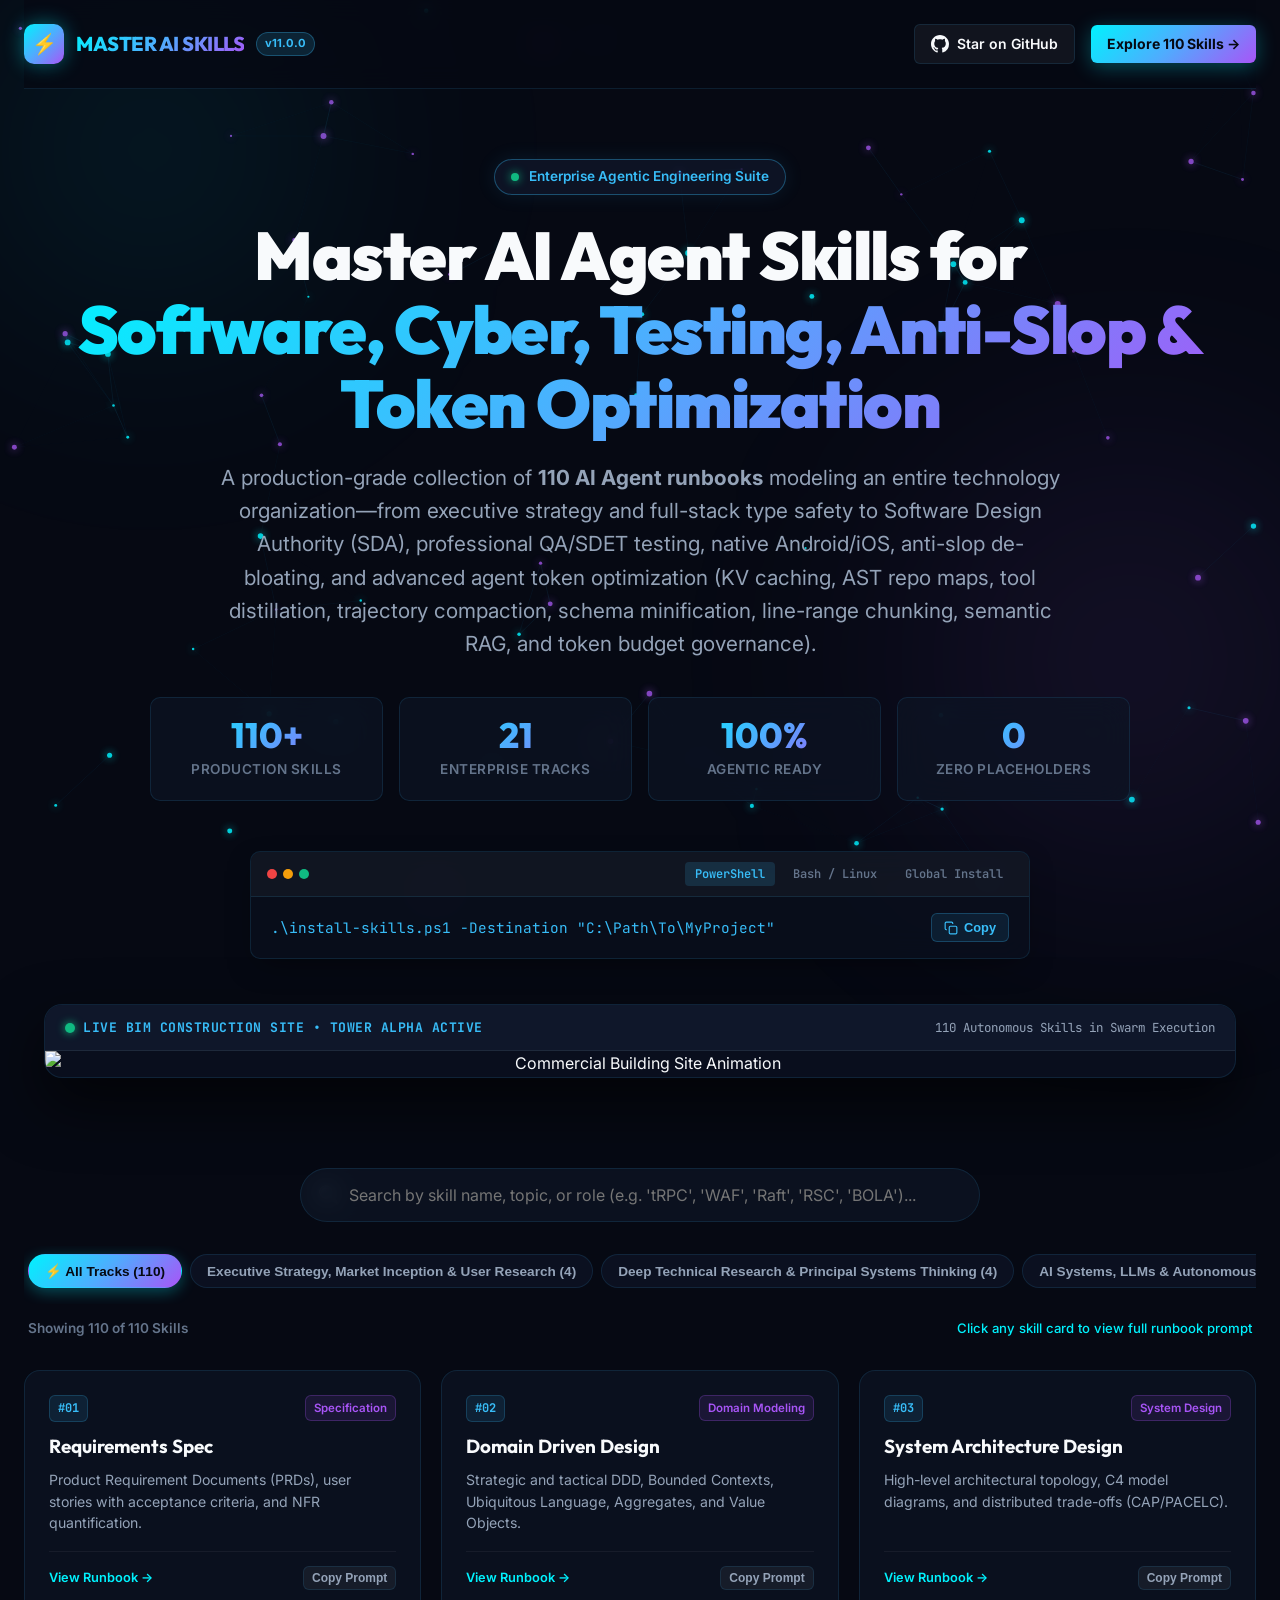
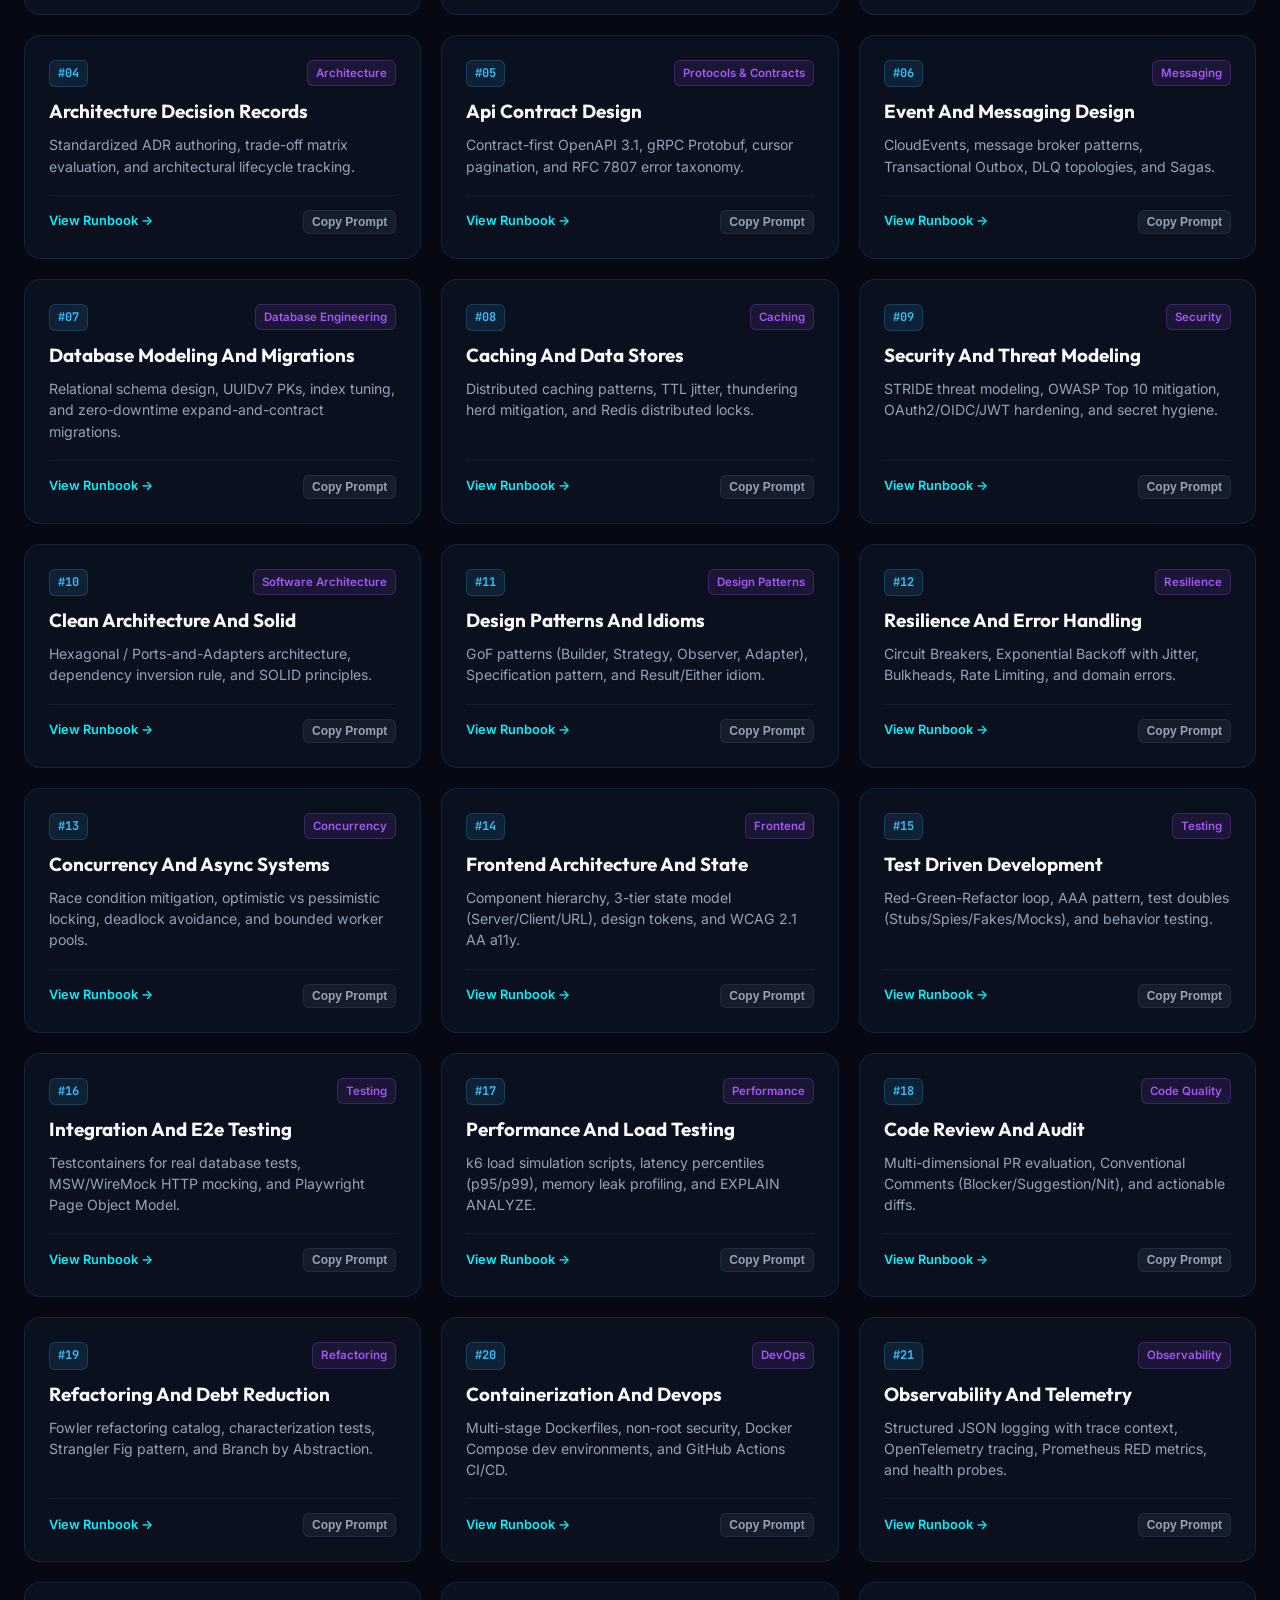
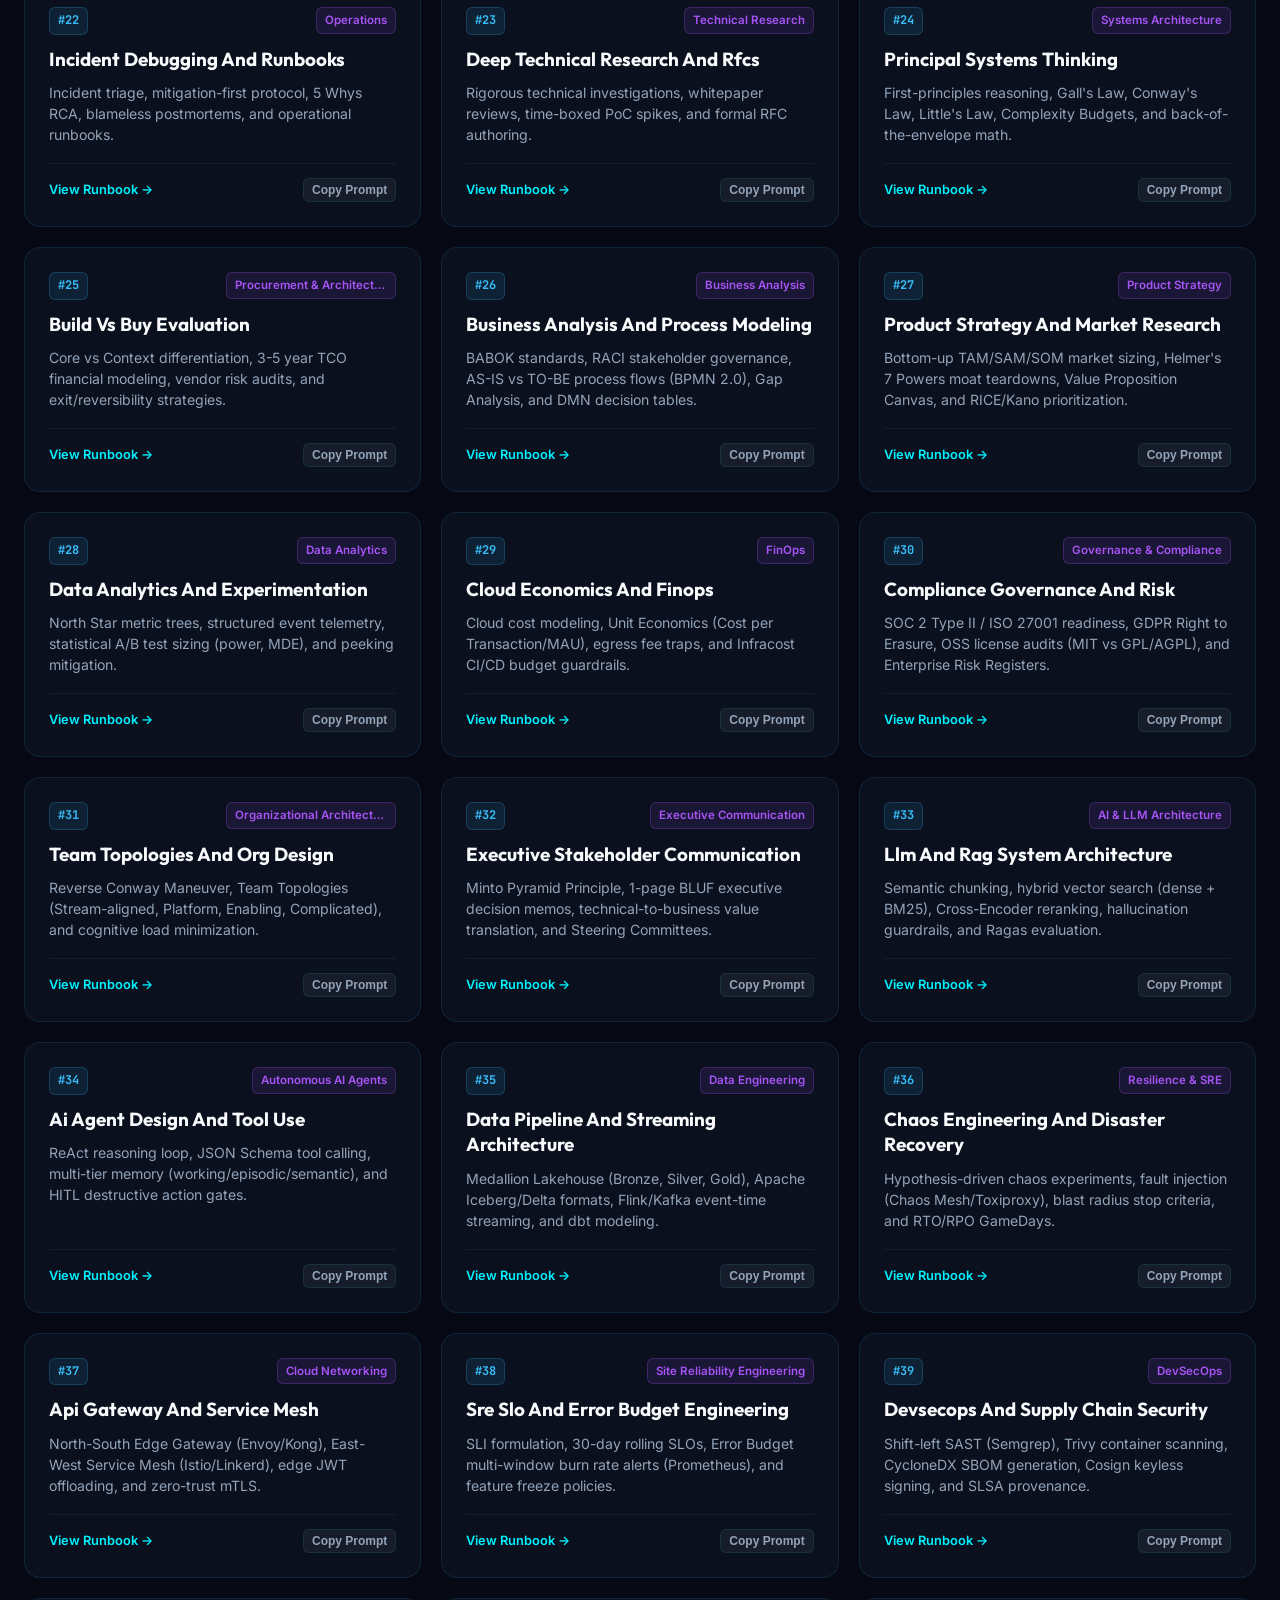
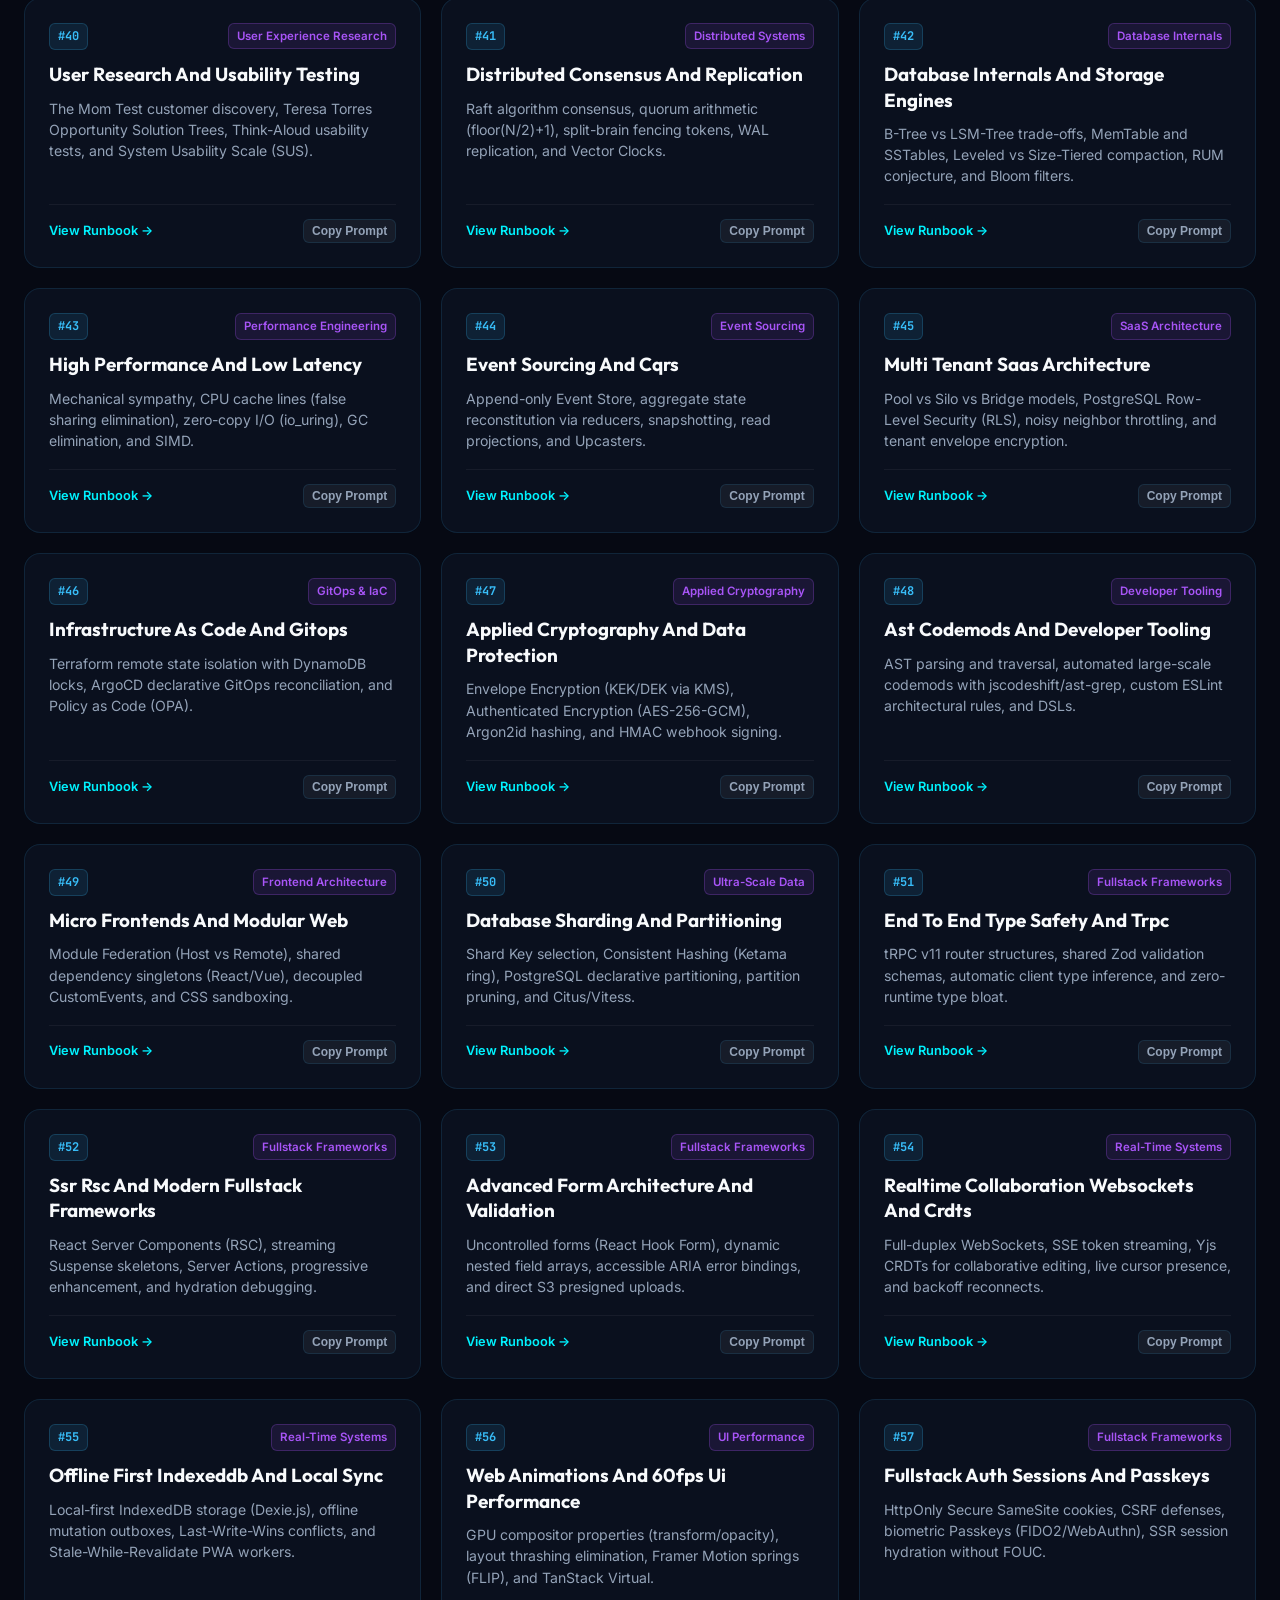
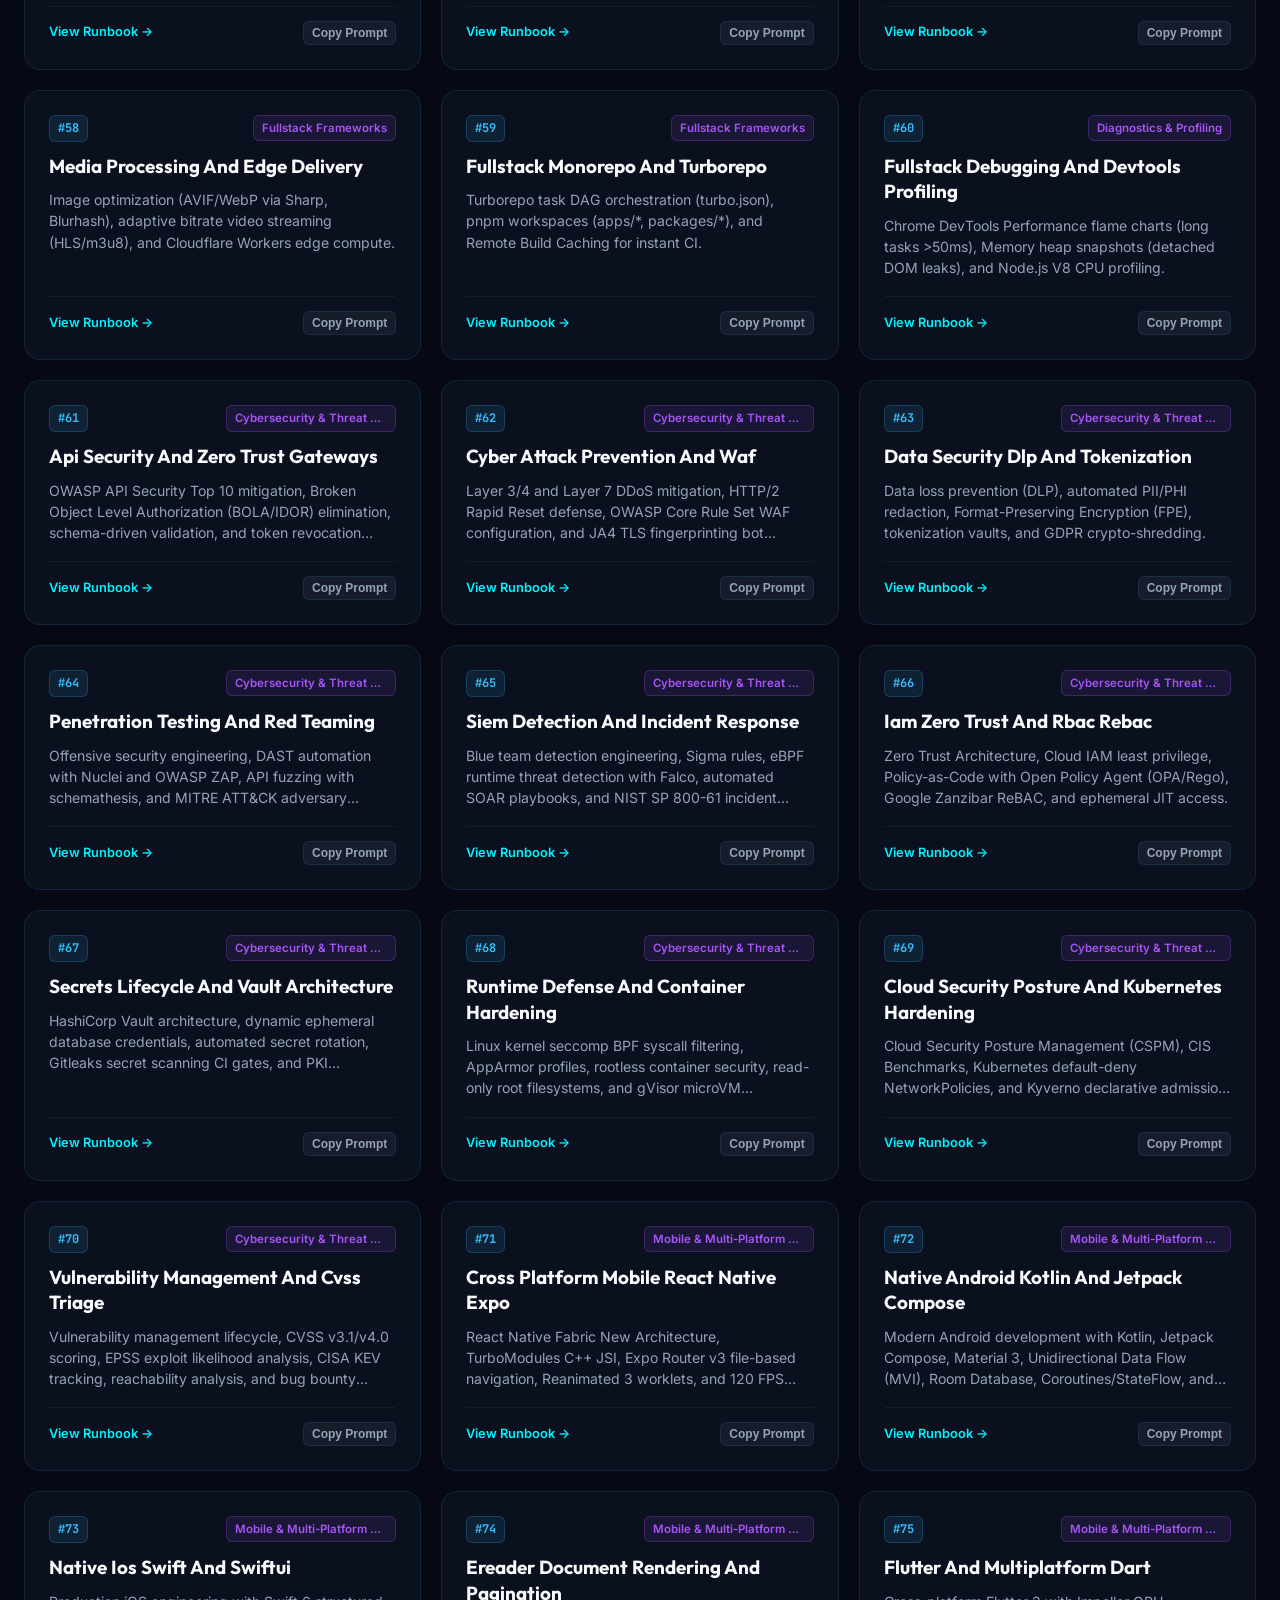
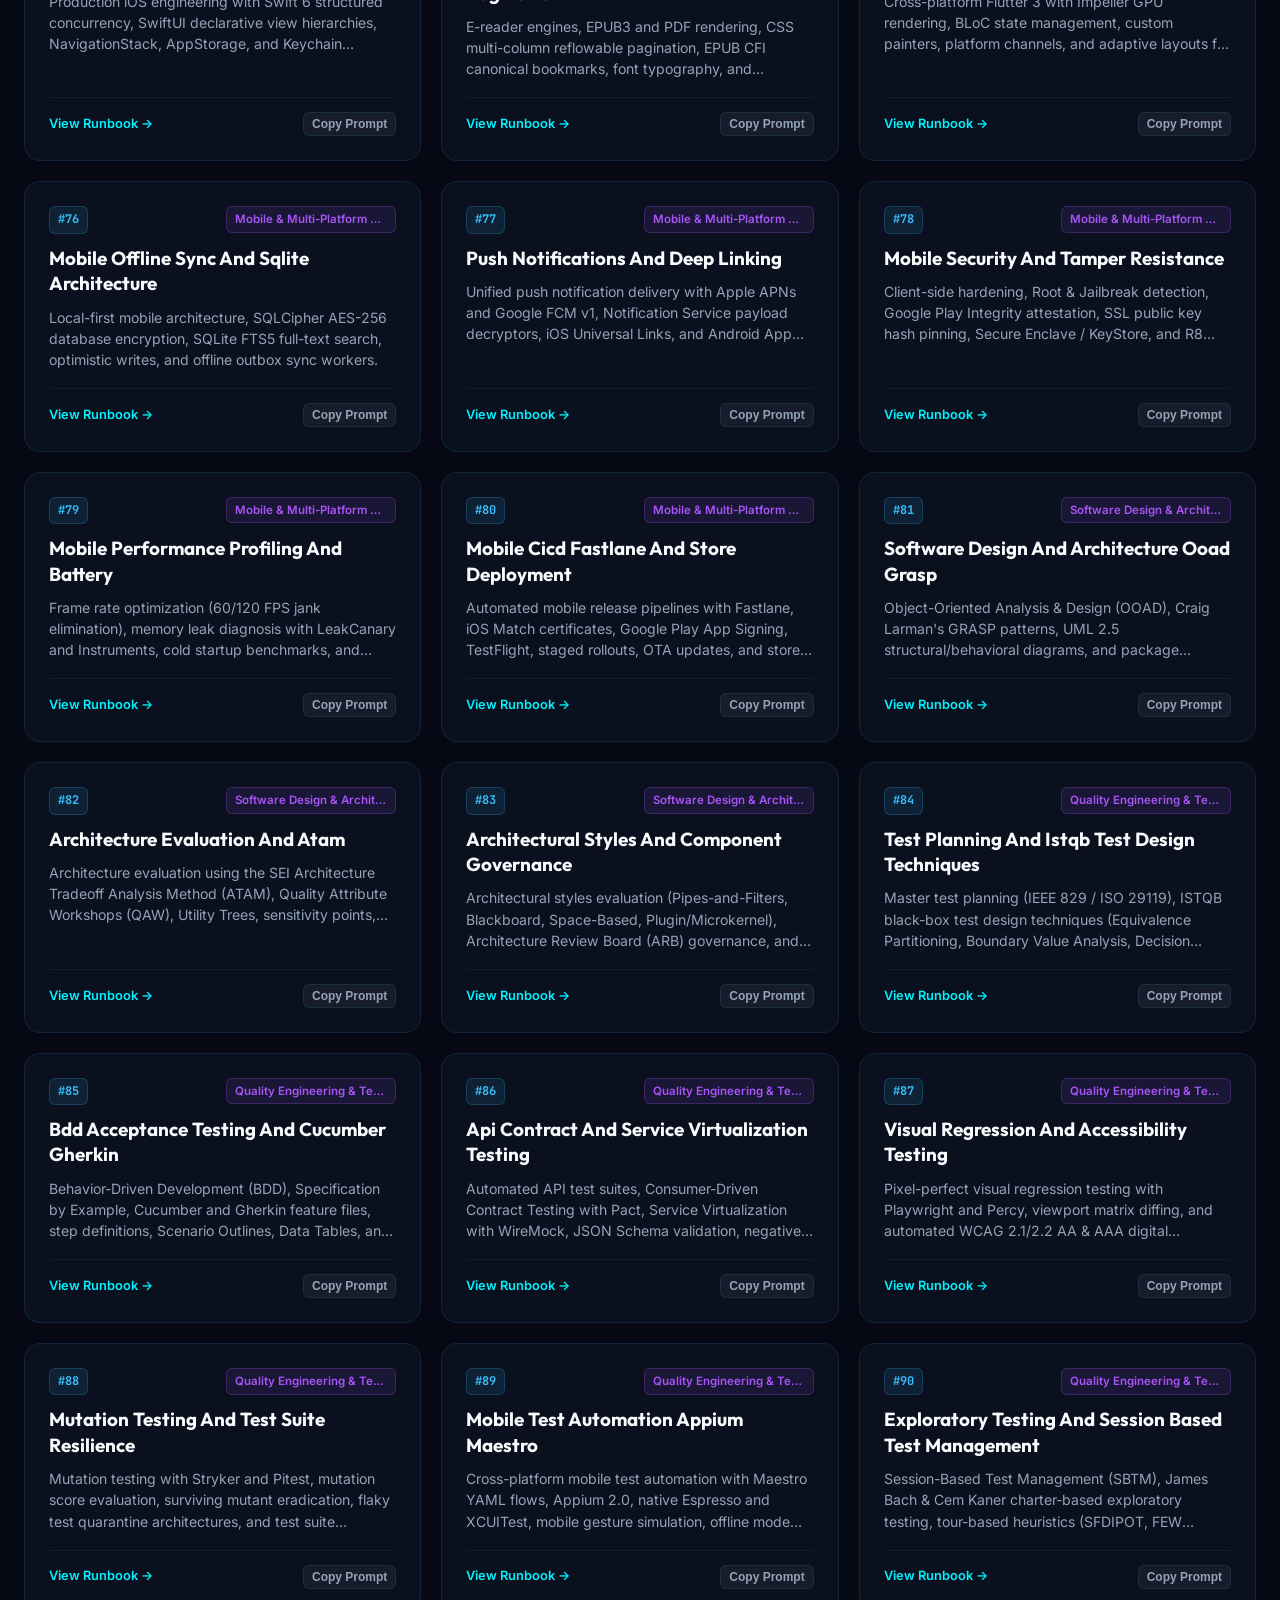
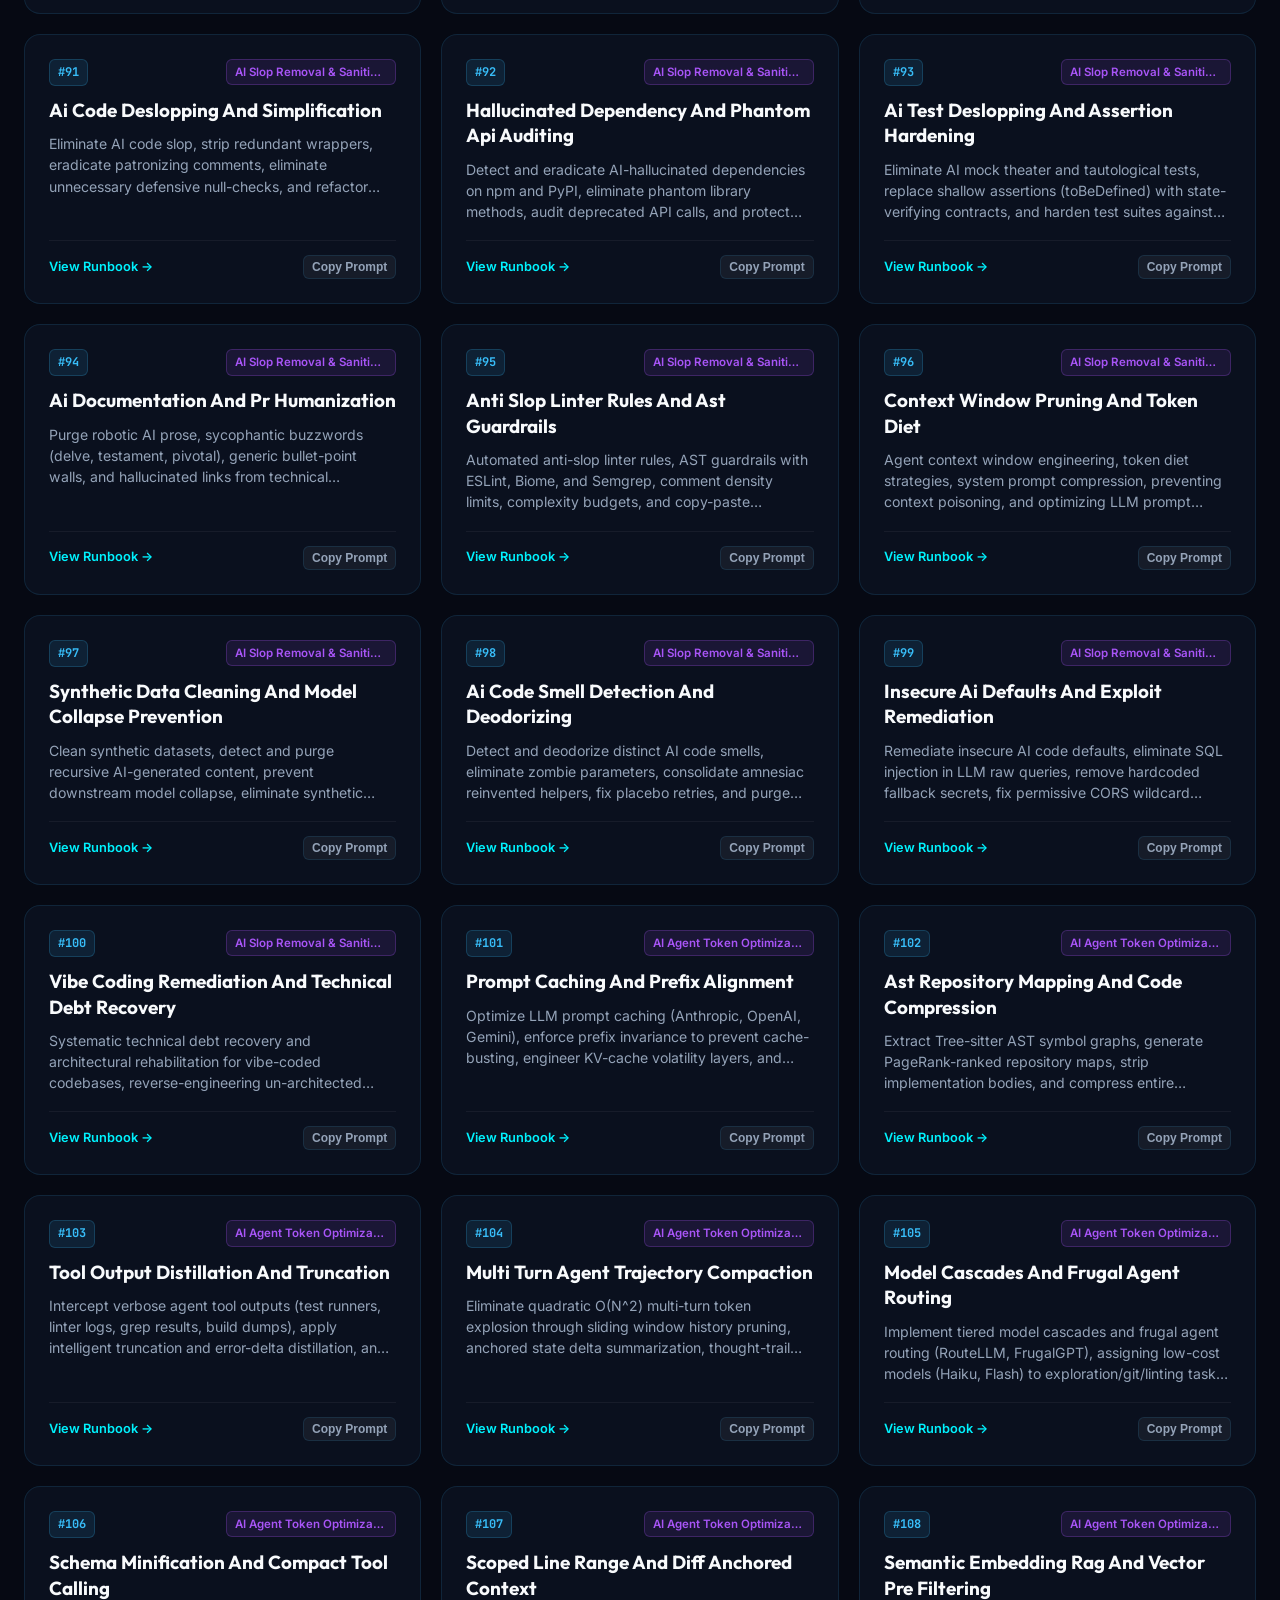
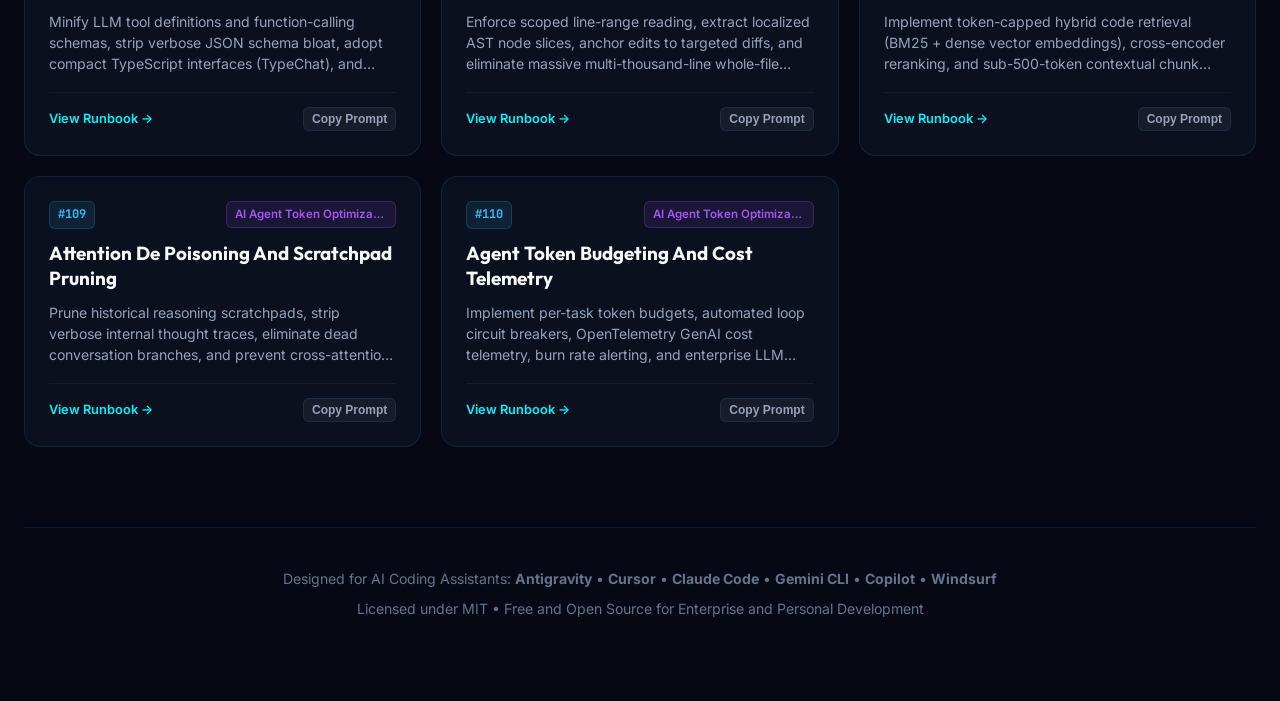
==== commit 55ec68c8: "feat: add commercial building construction site animation to svg banner and showcase" ====
--- a/docs/index.html
+++ b/docs/index.html
@@ -116,6 +116,18 @@
             </button>
           </div>
         </div>
+
+        <!-- Commercial Building Construction Site Live Animation Showcase -->
+        <div class="building-site-showcase" style="margin: 45px auto 0; max-width: 1200px; border-radius: 18px; overflow: hidden; border: 1px solid var(--border-subtle); background: #090e1d; box-shadow: 0 25px 60px rgba(0, 0, 0, 0.65);">
+          <div style="padding: 12px 20px; background: #0f172a; border-bottom: 1px solid #1e293b; display: flex; justify-content: space-between; align-items: center;">
+            <div style="display: flex; align-items: center; gap: 8px;">
+              <span style="display: inline-block; width: 10px; height: 10px; border-radius: 50%; background: #10b981; box-shadow: 0 0 8px #10b981;"></span>
+              <span style="font-family: var(--font-mono, monospace); font-size: 0.82rem; color: #38bdf8; font-weight: 700; letter-spacing: 0.5px;">LIVE BIM CONSTRUCTION SITE • TOWER ALPHA ACTIVE</span>
+            </div>
+            <span style="font-family: var(--font-mono, monospace); font-size: 0.78rem; color: #94a3b8;">110 Autonomous Skills in Swarm Execution</span>
+          </div>
+          <img src="./assets/commercial-building-site.svg" alt="Commercial Building Site Animation" style="width: 100%; height: auto; display: block;">
+        </div>
       </section>
 
       <!-- Interactive Search & Filtering Section -->
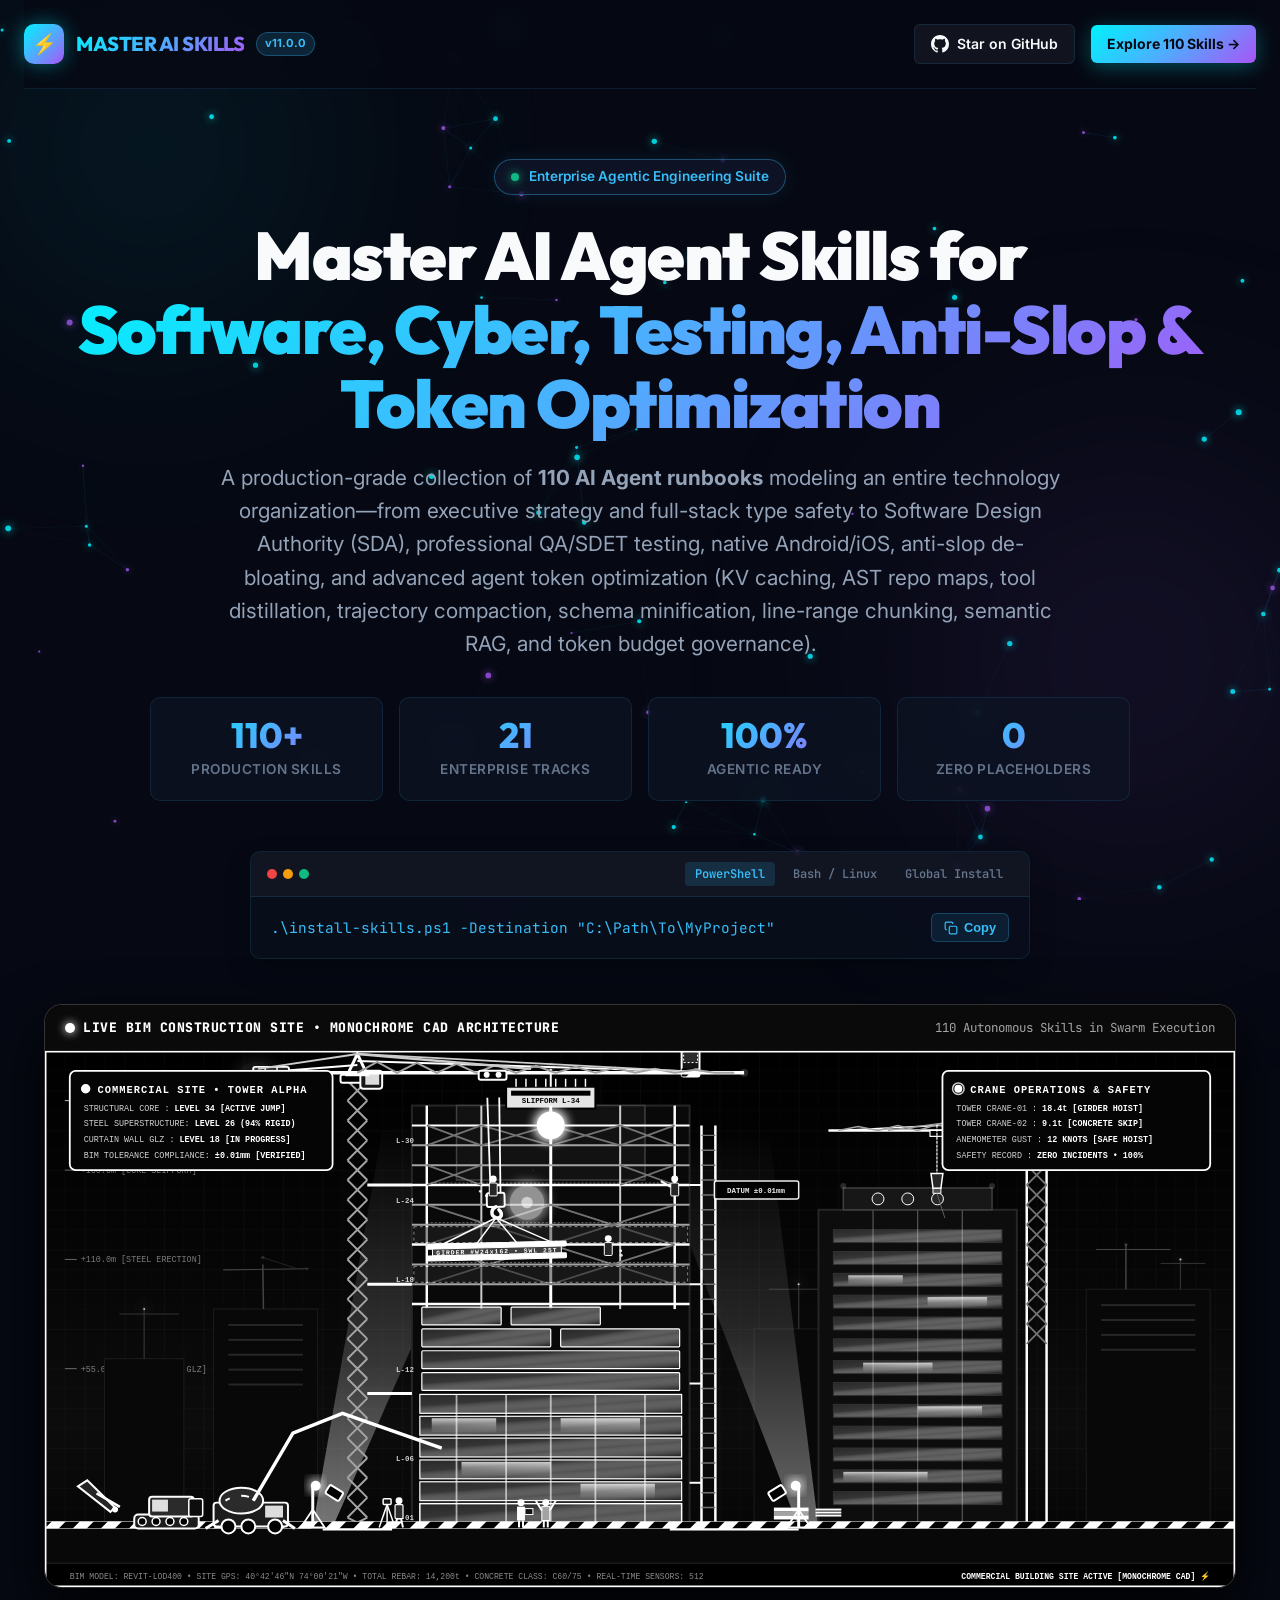
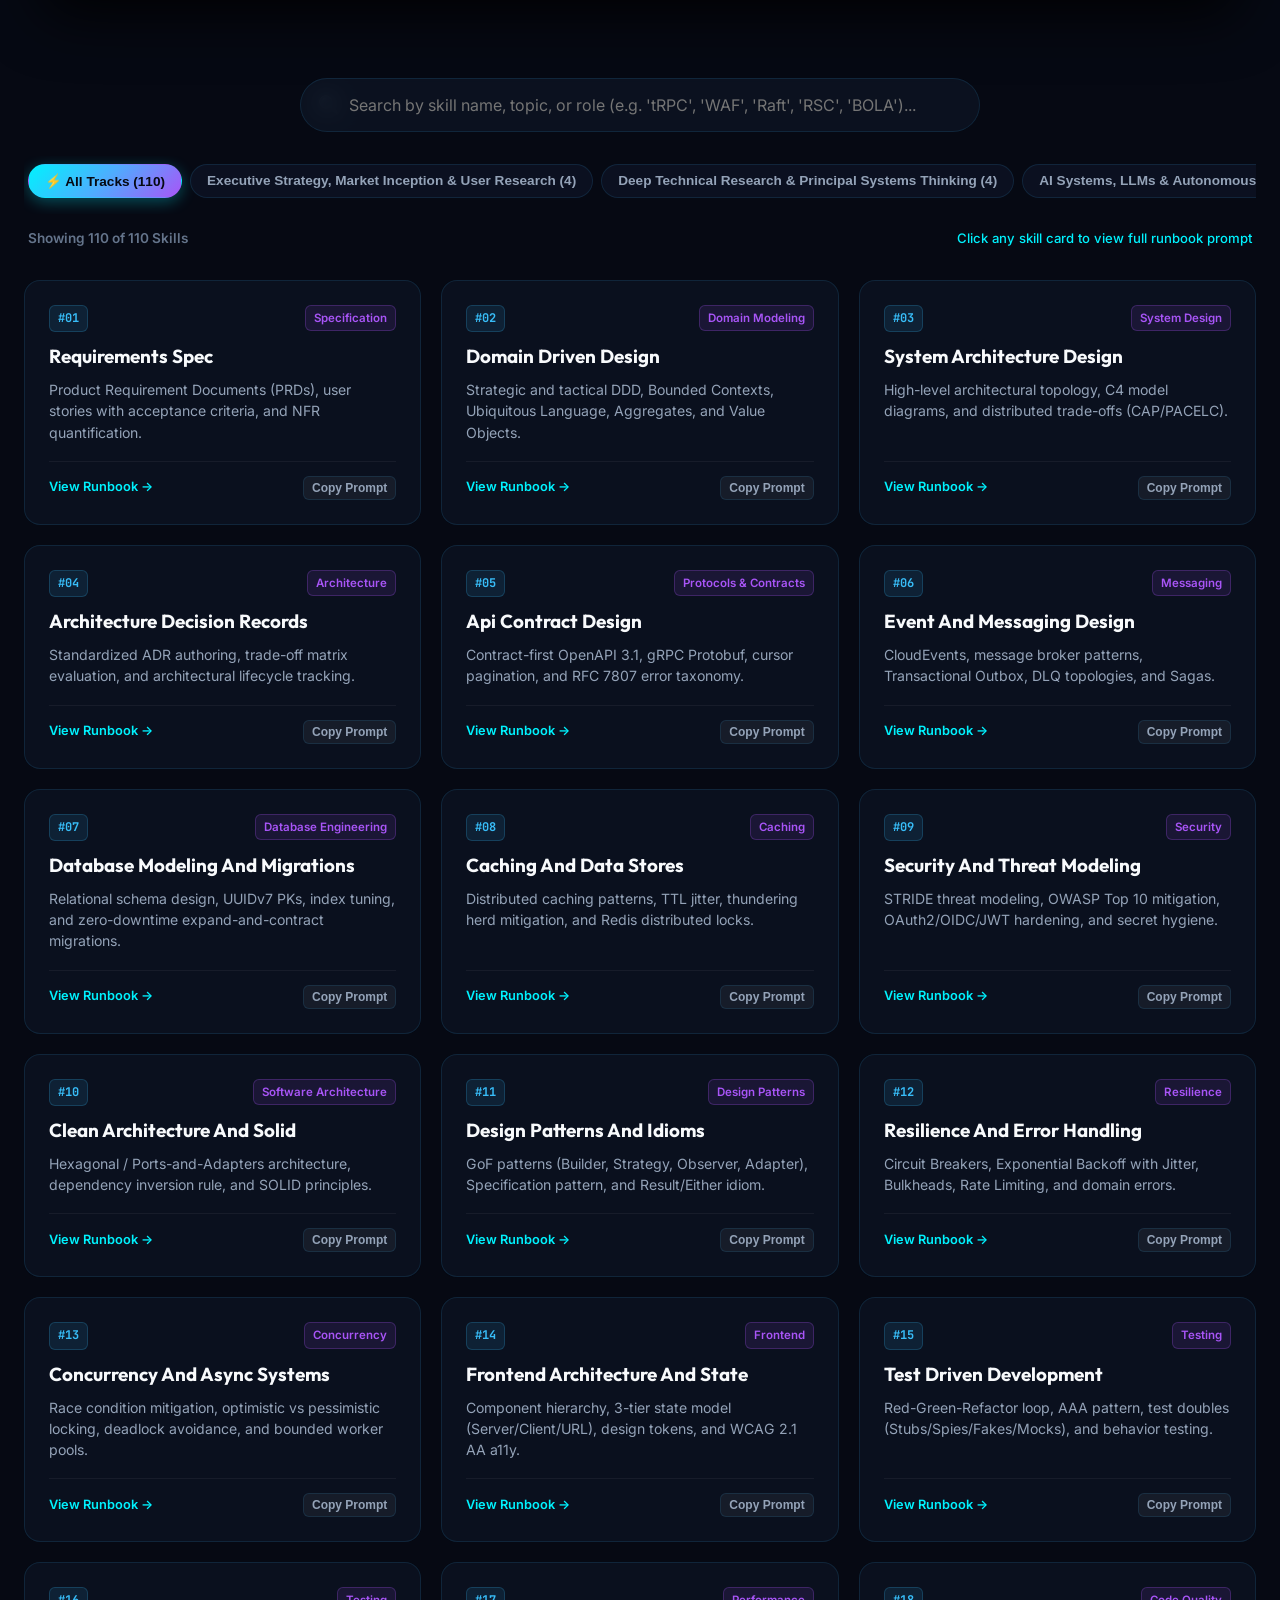
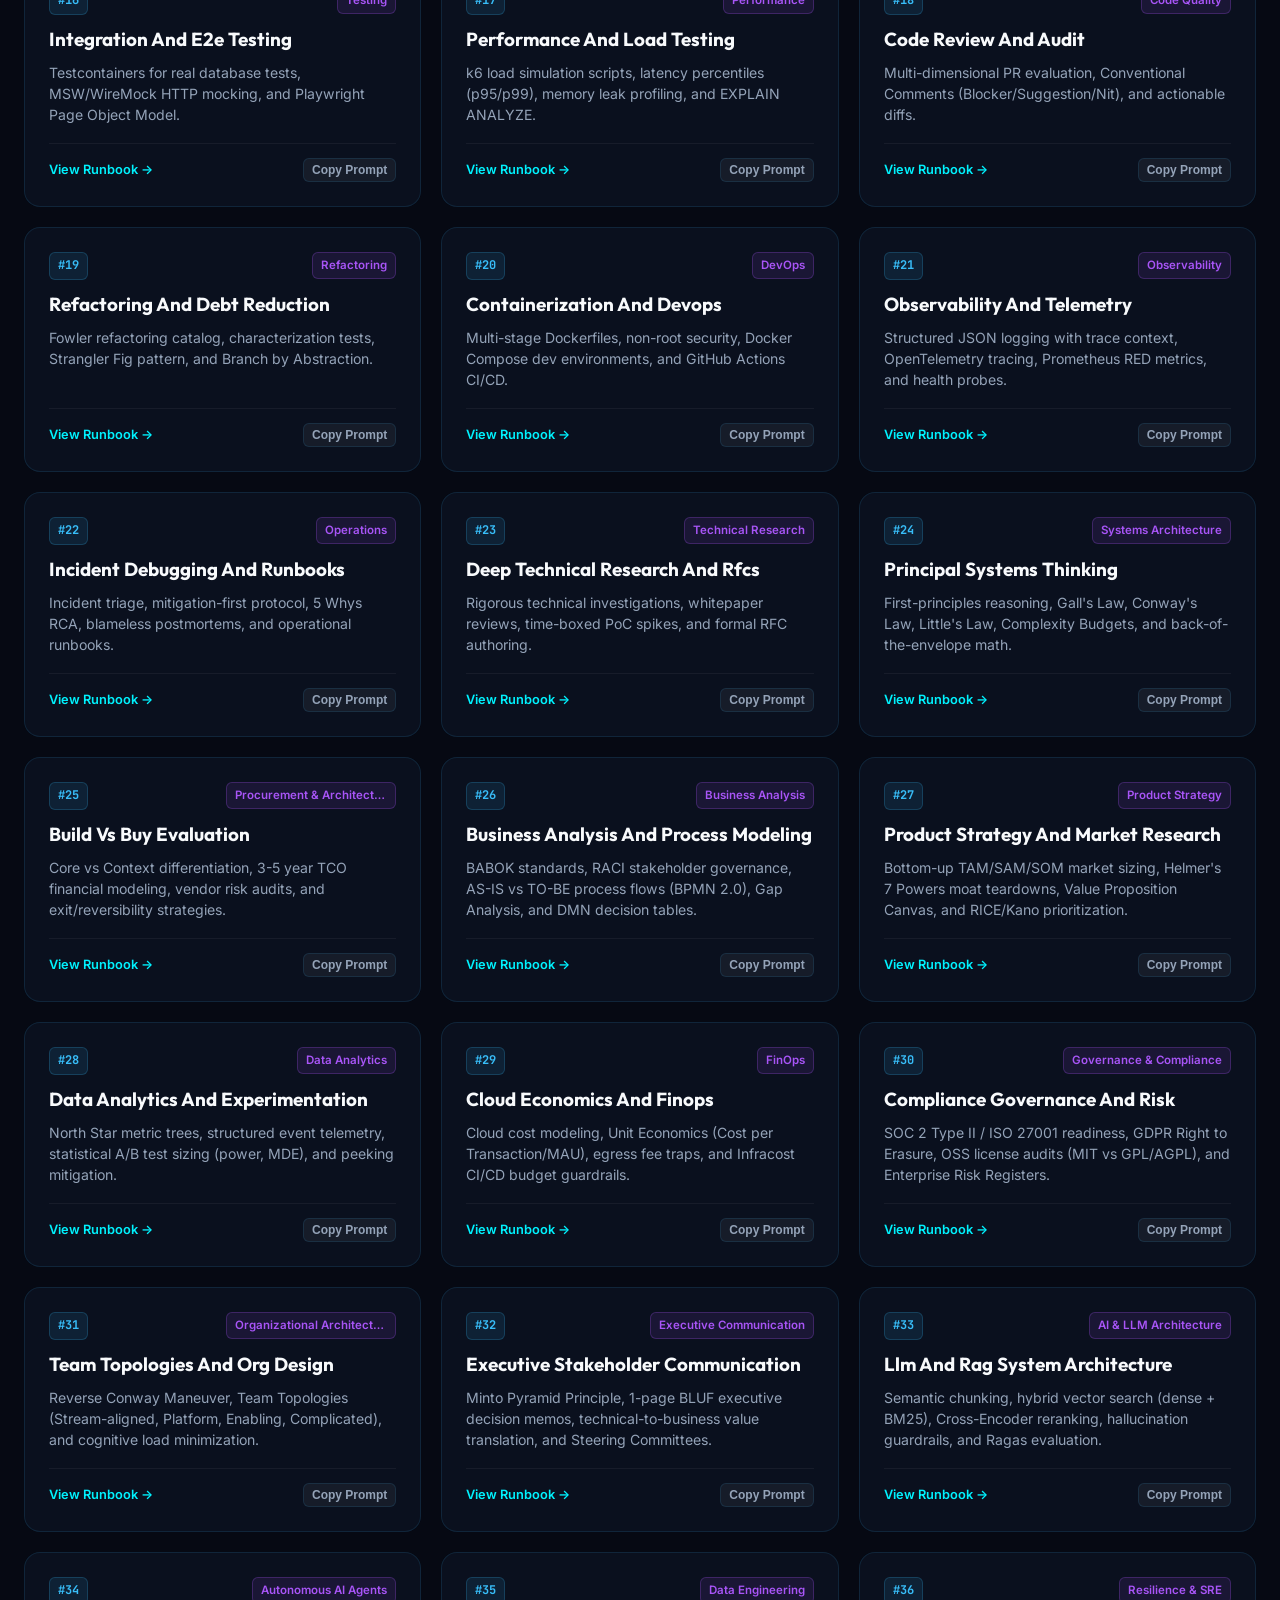
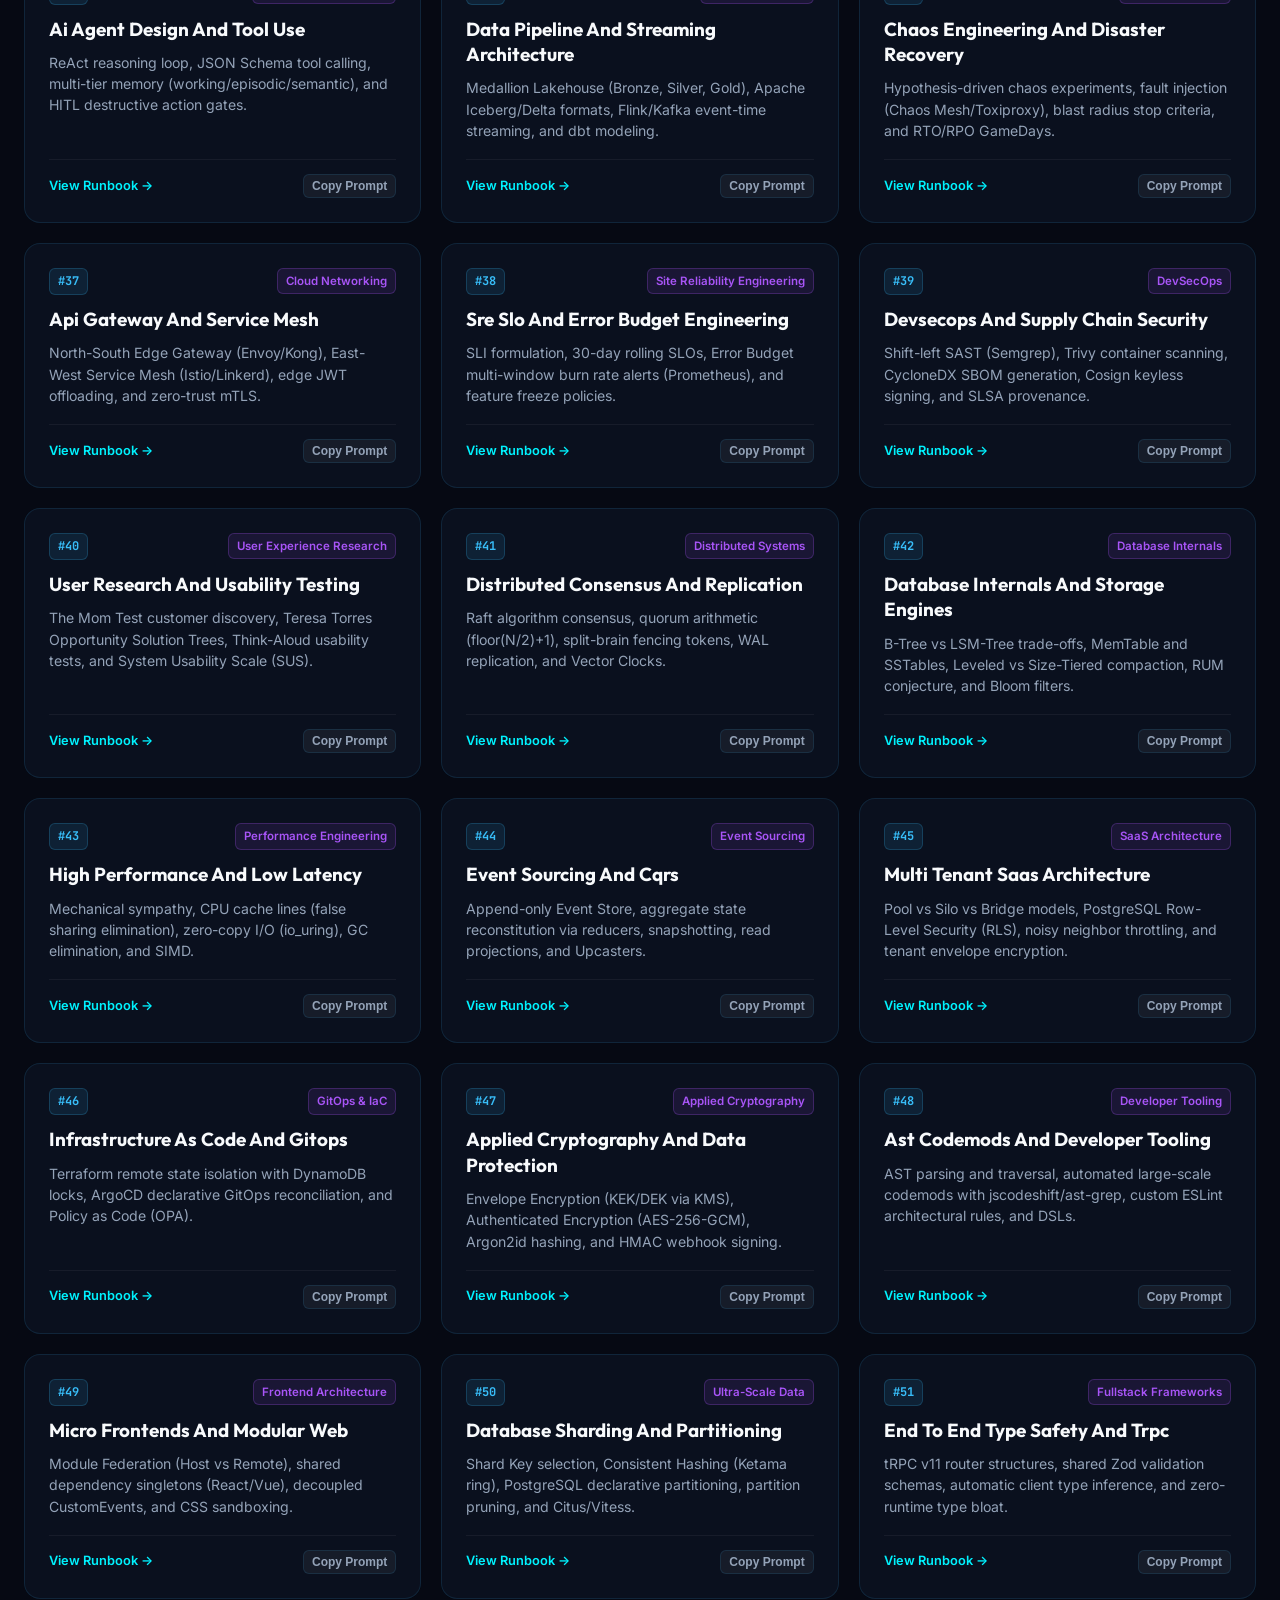
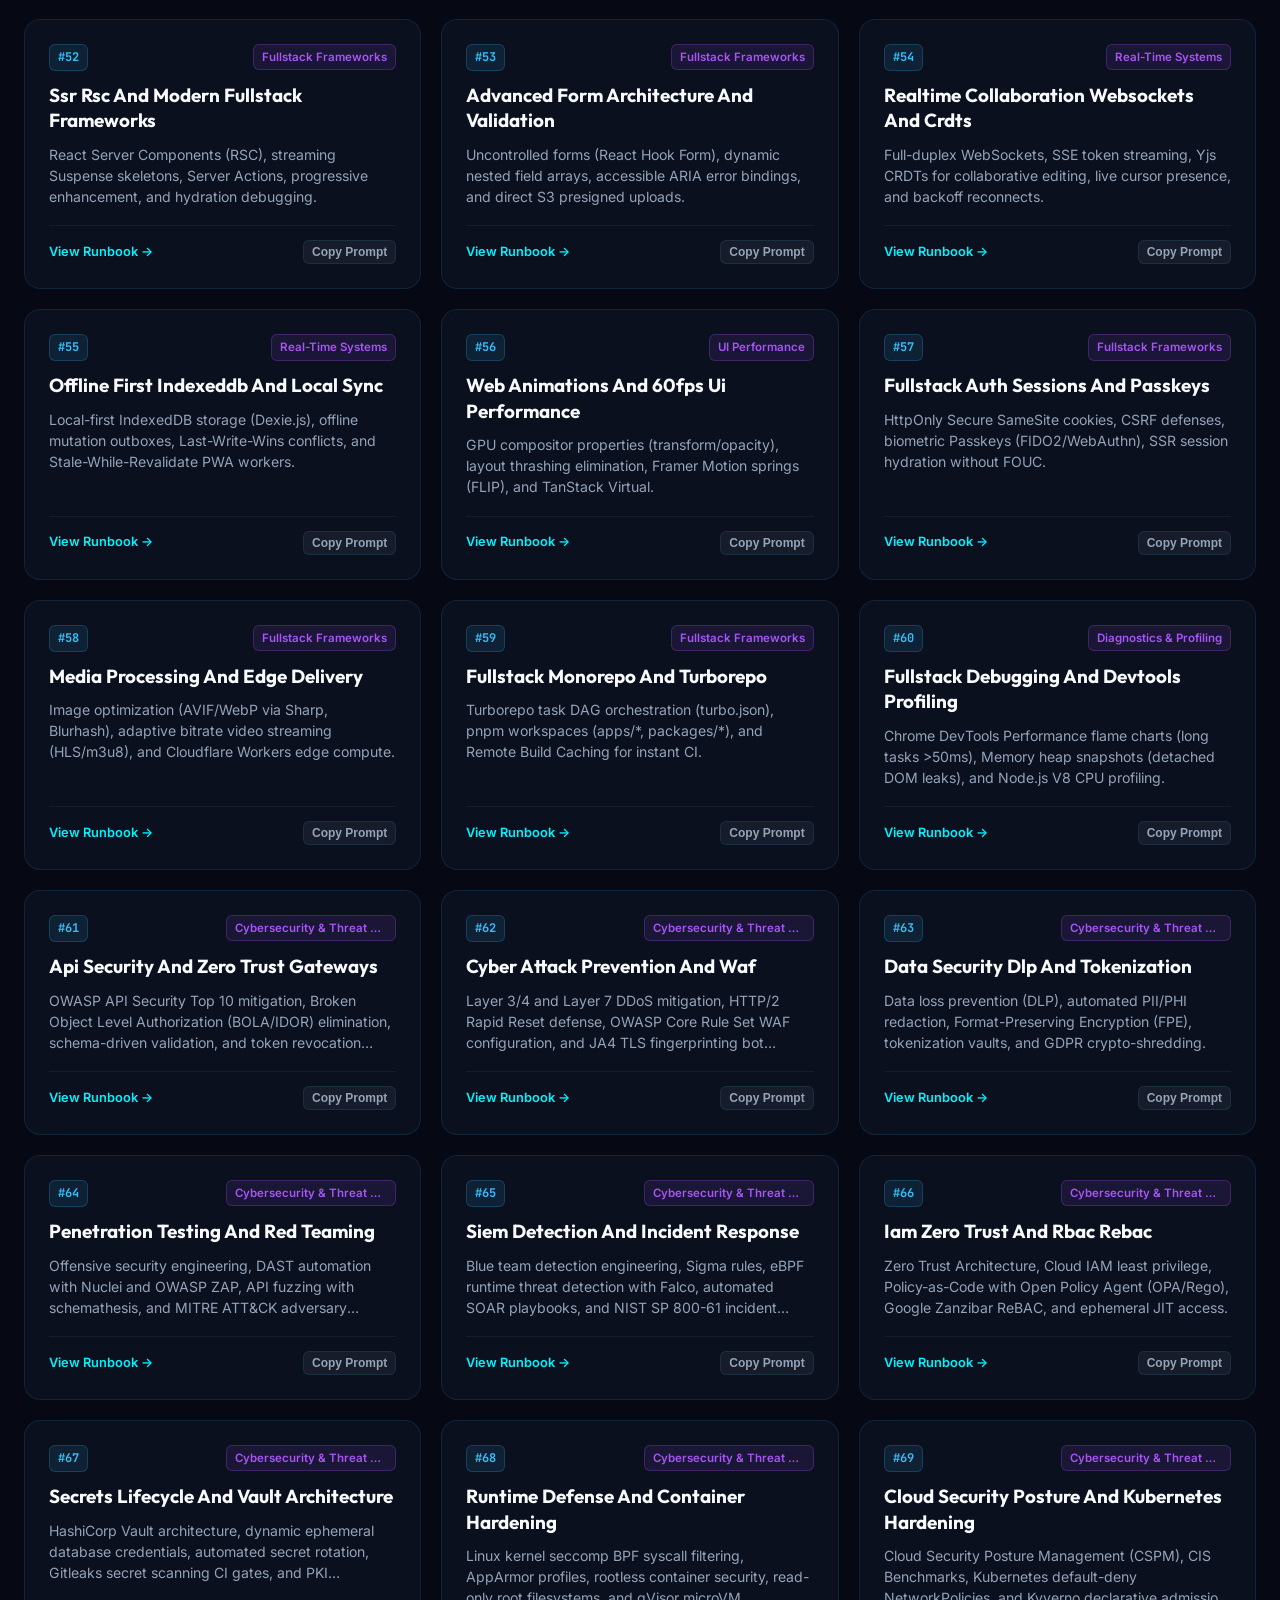
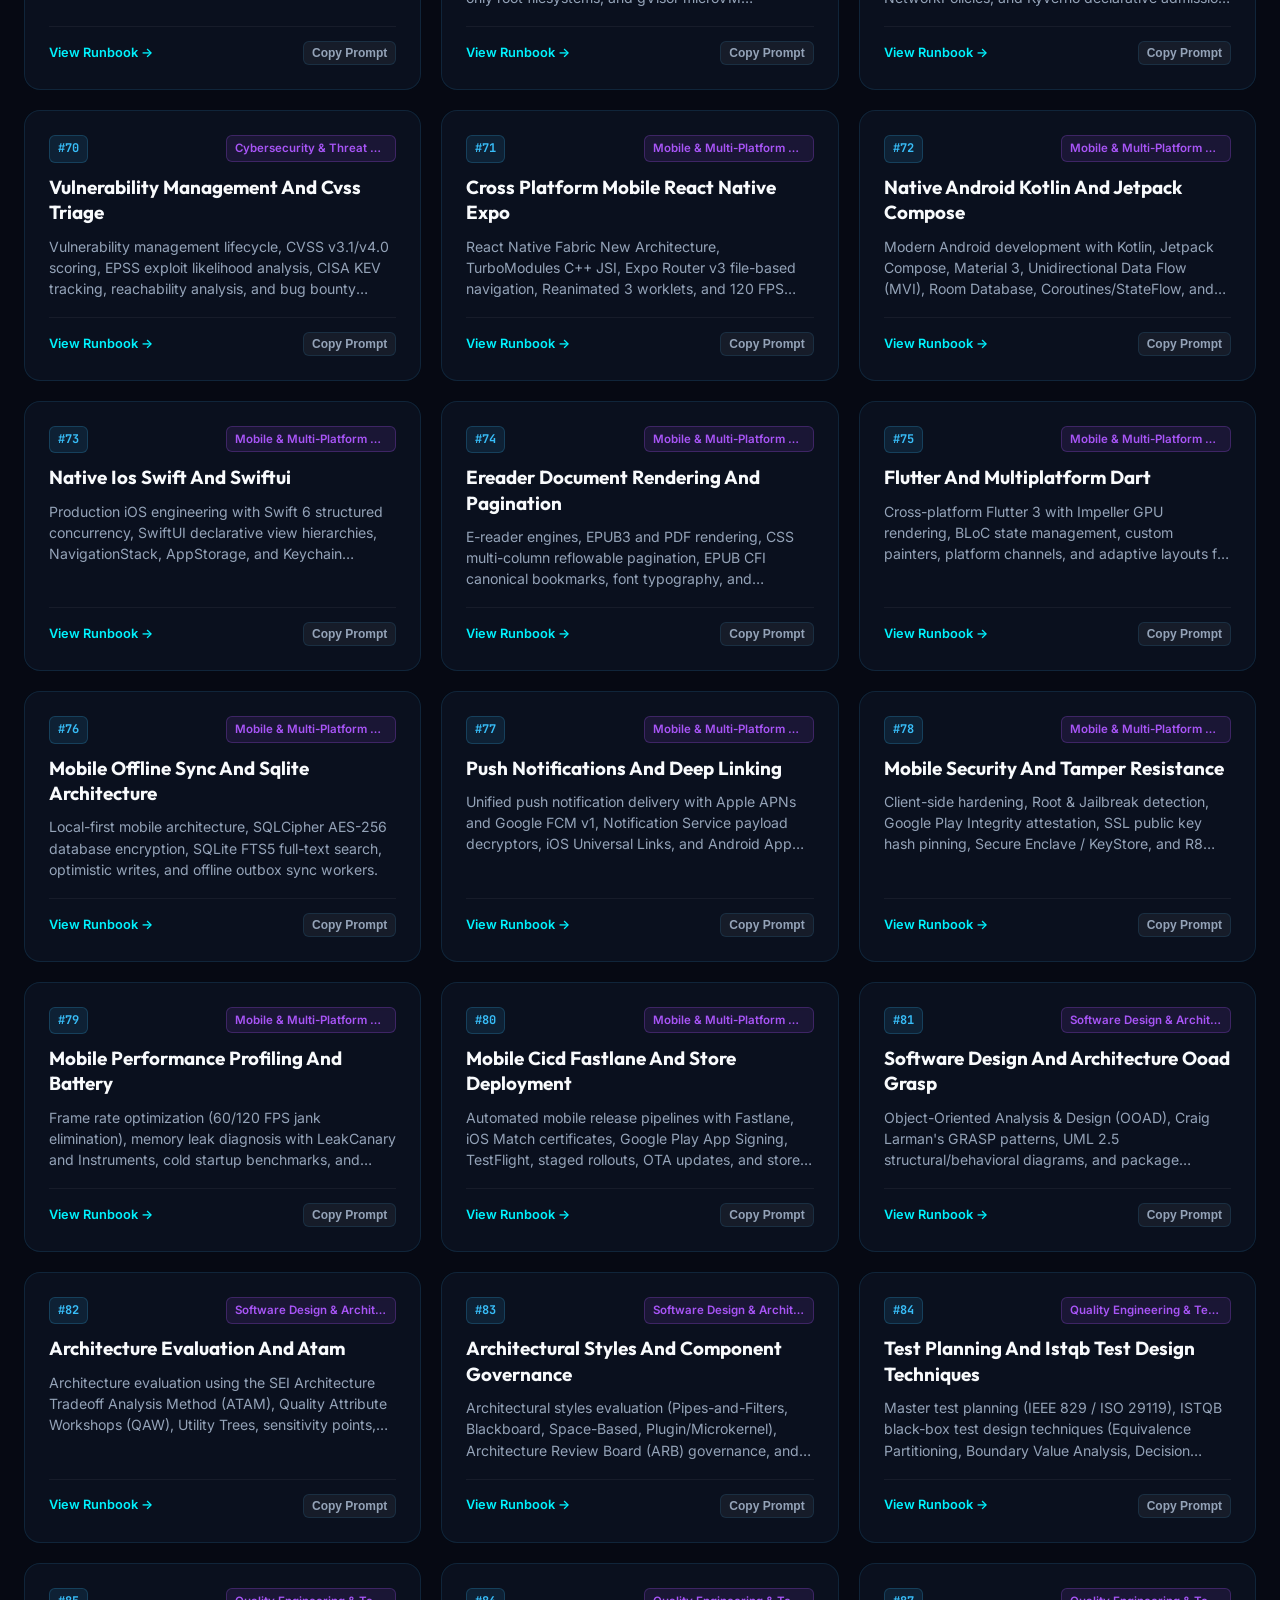
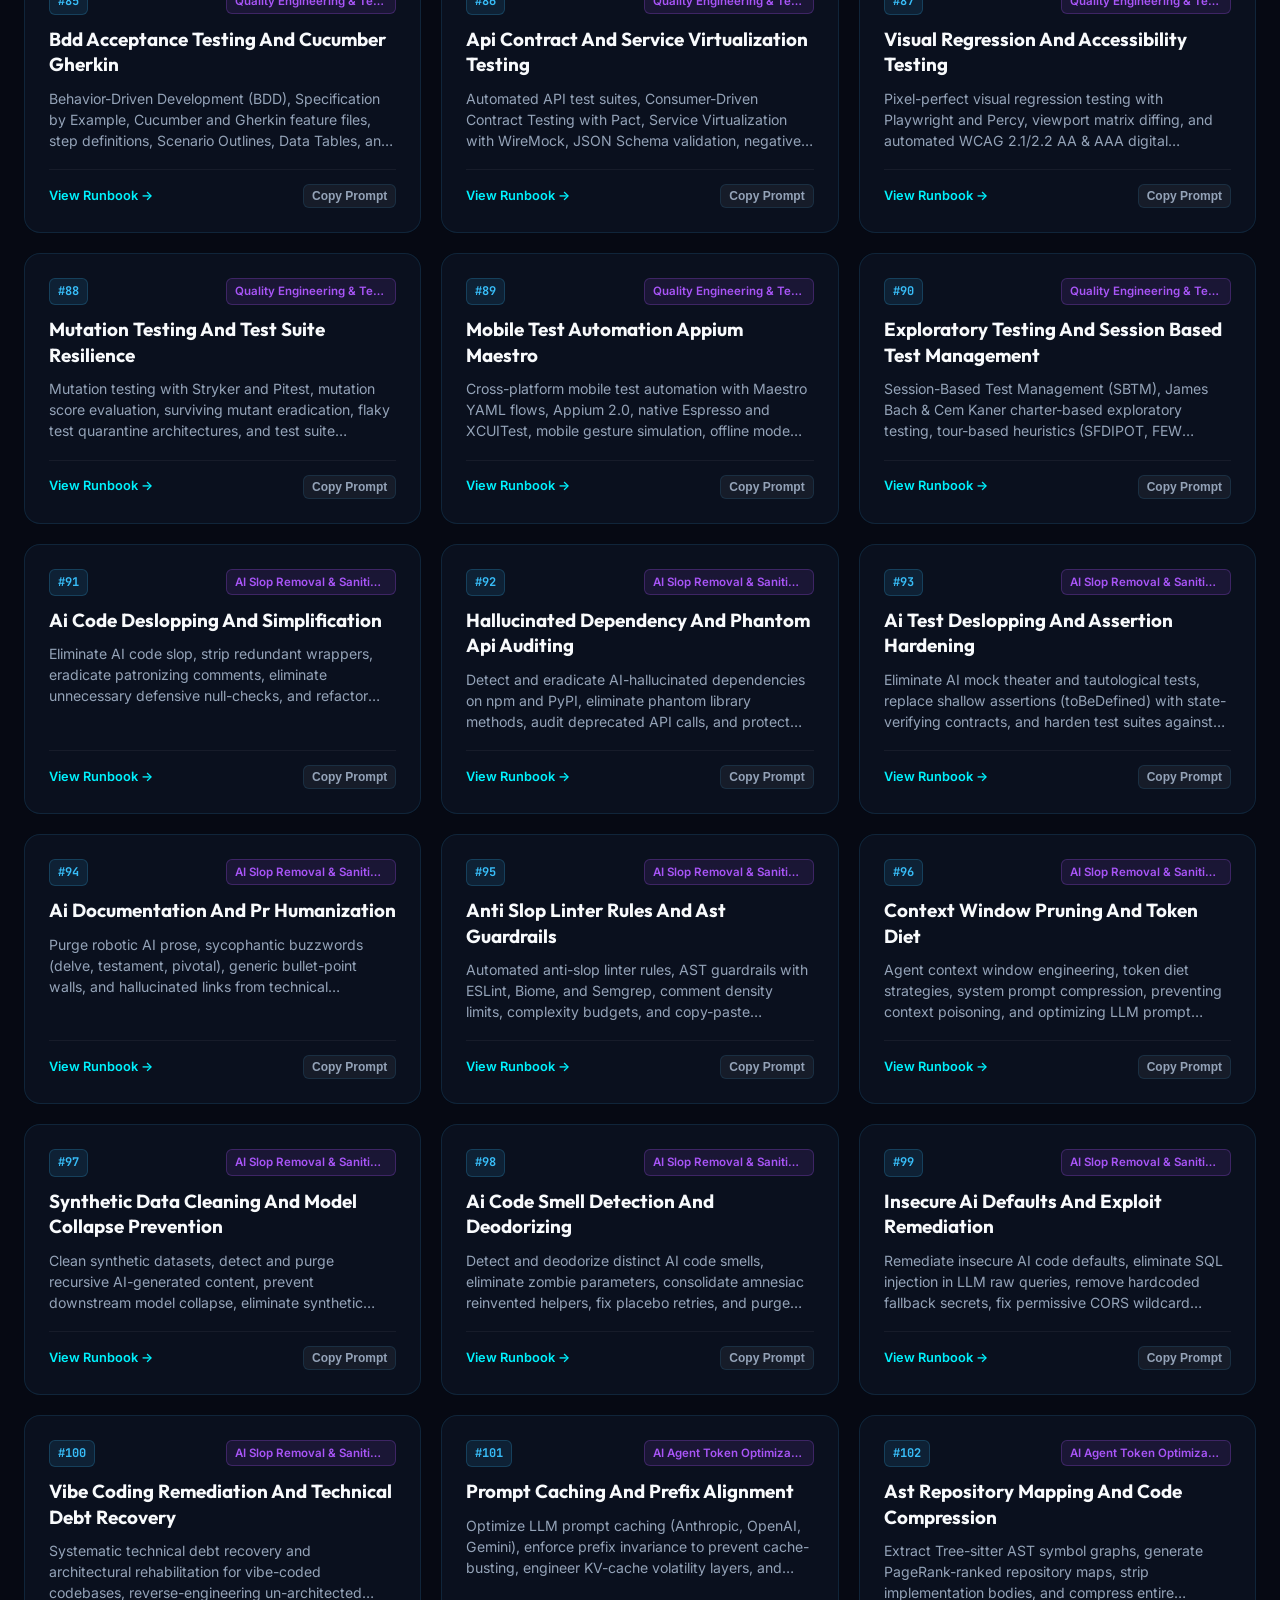
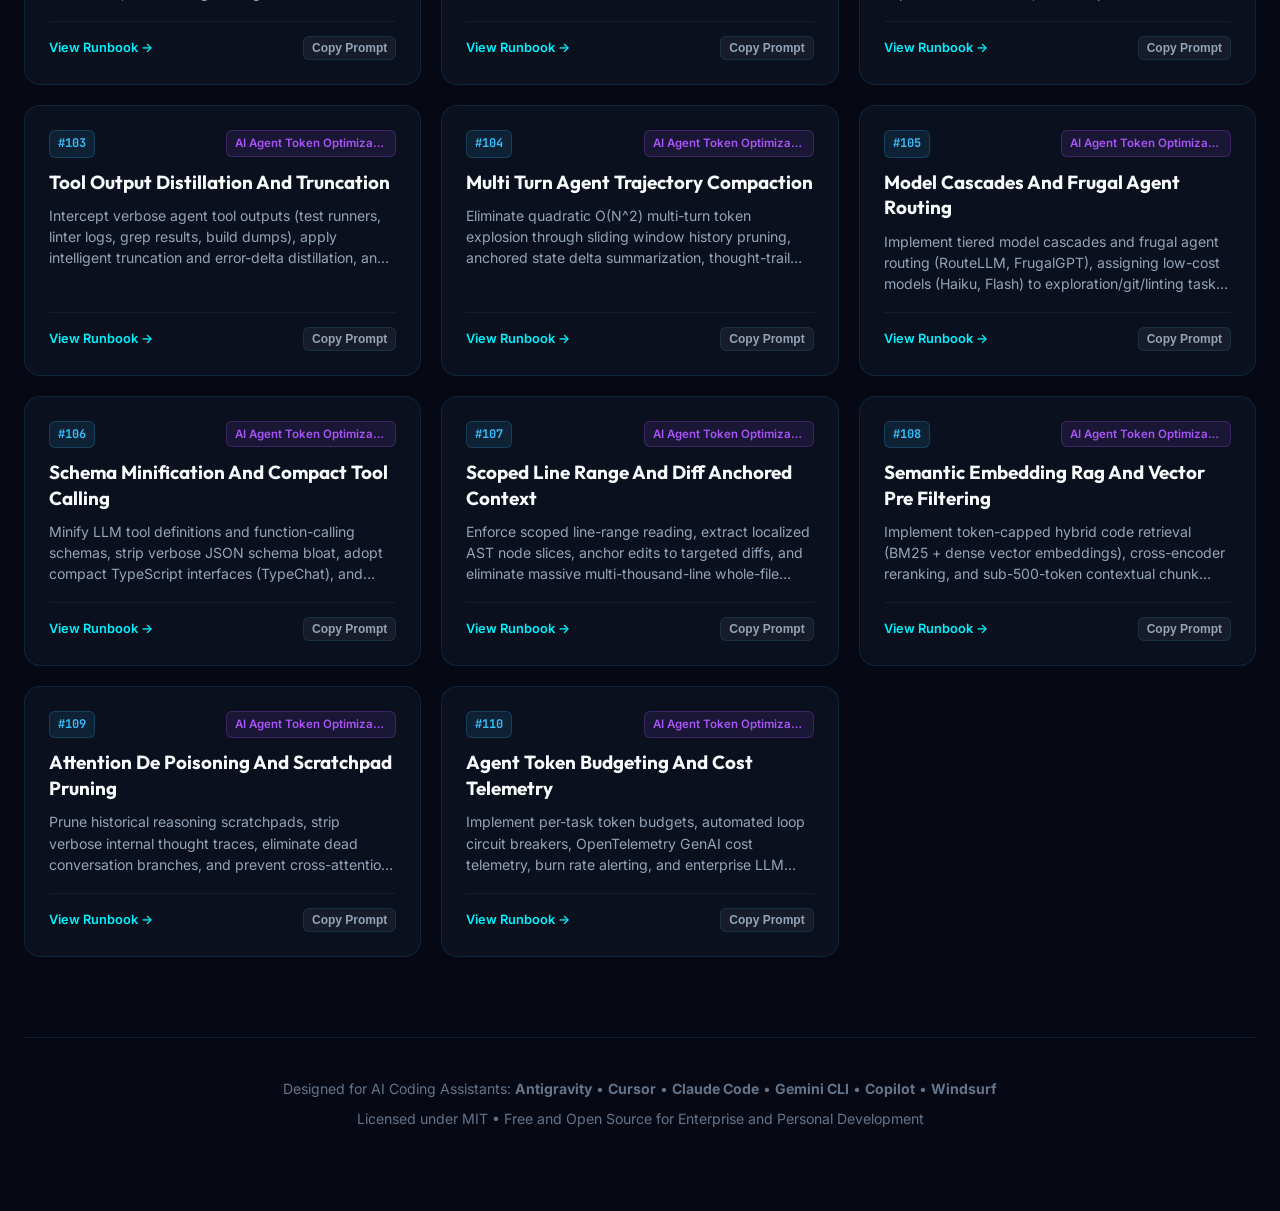
==== commit bf221d01: "feat: convert commercial building site animation and hero banner to pure architectural black and whi" ====
--- a/docs/index.html
+++ b/docs/index.html
@@ -117,14 +117,14 @@
           </div>
         </div>
 
-        <!-- Commercial Building Construction Site Live Animation Showcase -->
-        <div class="building-site-showcase" style="margin: 45px auto 0; max-width: 1200px; border-radius: 18px; overflow: hidden; border: 1px solid var(--border-subtle); background: #090e1d; box-shadow: 0 25px 60px rgba(0, 0, 0, 0.65);">
-          <div style="padding: 12px 20px; background: #0f172a; border-bottom: 1px solid #1e293b; display: flex; justify-content: space-between; align-items: center;">
+        <!-- Commercial Building Construction Site Live Animation Showcase (Black & White) -->
+        <div class="building-site-showcase" style="margin: 45px auto 0; max-width: 1200px; border-radius: 18px; overflow: hidden; border: 1px solid rgba(255, 255, 255, 0.2); background: #000000; box-shadow: 0 25px 60px rgba(0, 0, 0, 0.9);">
+          <div style="padding: 12px 20px; background: #0a0a0a; border-bottom: 1px solid #222222; display: flex; justify-content: space-between; align-items: center;">
             <div style="display: flex; align-items: center; gap: 8px;">
-              <span style="display: inline-block; width: 10px; height: 10px; border-radius: 50%; background: #10b981; box-shadow: 0 0 8px #10b981;"></span>
-              <span style="font-family: var(--font-mono, monospace); font-size: 0.82rem; color: #38bdf8; font-weight: 700; letter-spacing: 0.5px;">LIVE BIM CONSTRUCTION SITE • TOWER ALPHA ACTIVE</span>
+              <span style="display: inline-block; width: 10px; height: 10px; border-radius: 50%; background: #ffffff; box-shadow: 0 0 10px #ffffff;"></span>
+              <span style="font-family: var(--font-mono, monospace); font-size: 0.82rem; color: #ffffff; font-weight: 800; letter-spacing: 0.5px;">LIVE BIM CONSTRUCTION SITE • MONOCHROME CAD ARCHITECTURE</span>
             </div>
-            <span style="font-family: var(--font-mono, monospace); font-size: 0.78rem; color: #94a3b8;">110 Autonomous Skills in Swarm Execution</span>
+            <span style="font-family: var(--font-mono, monospace); font-size: 0.78rem; color: #a3a3a3;">110 Autonomous Skills in Swarm Execution</span>
           </div>
           <img src="./assets/commercial-building-site.svg" alt="Commercial Building Site Animation" style="width: 100%; height: auto; display: block;">
         </div>
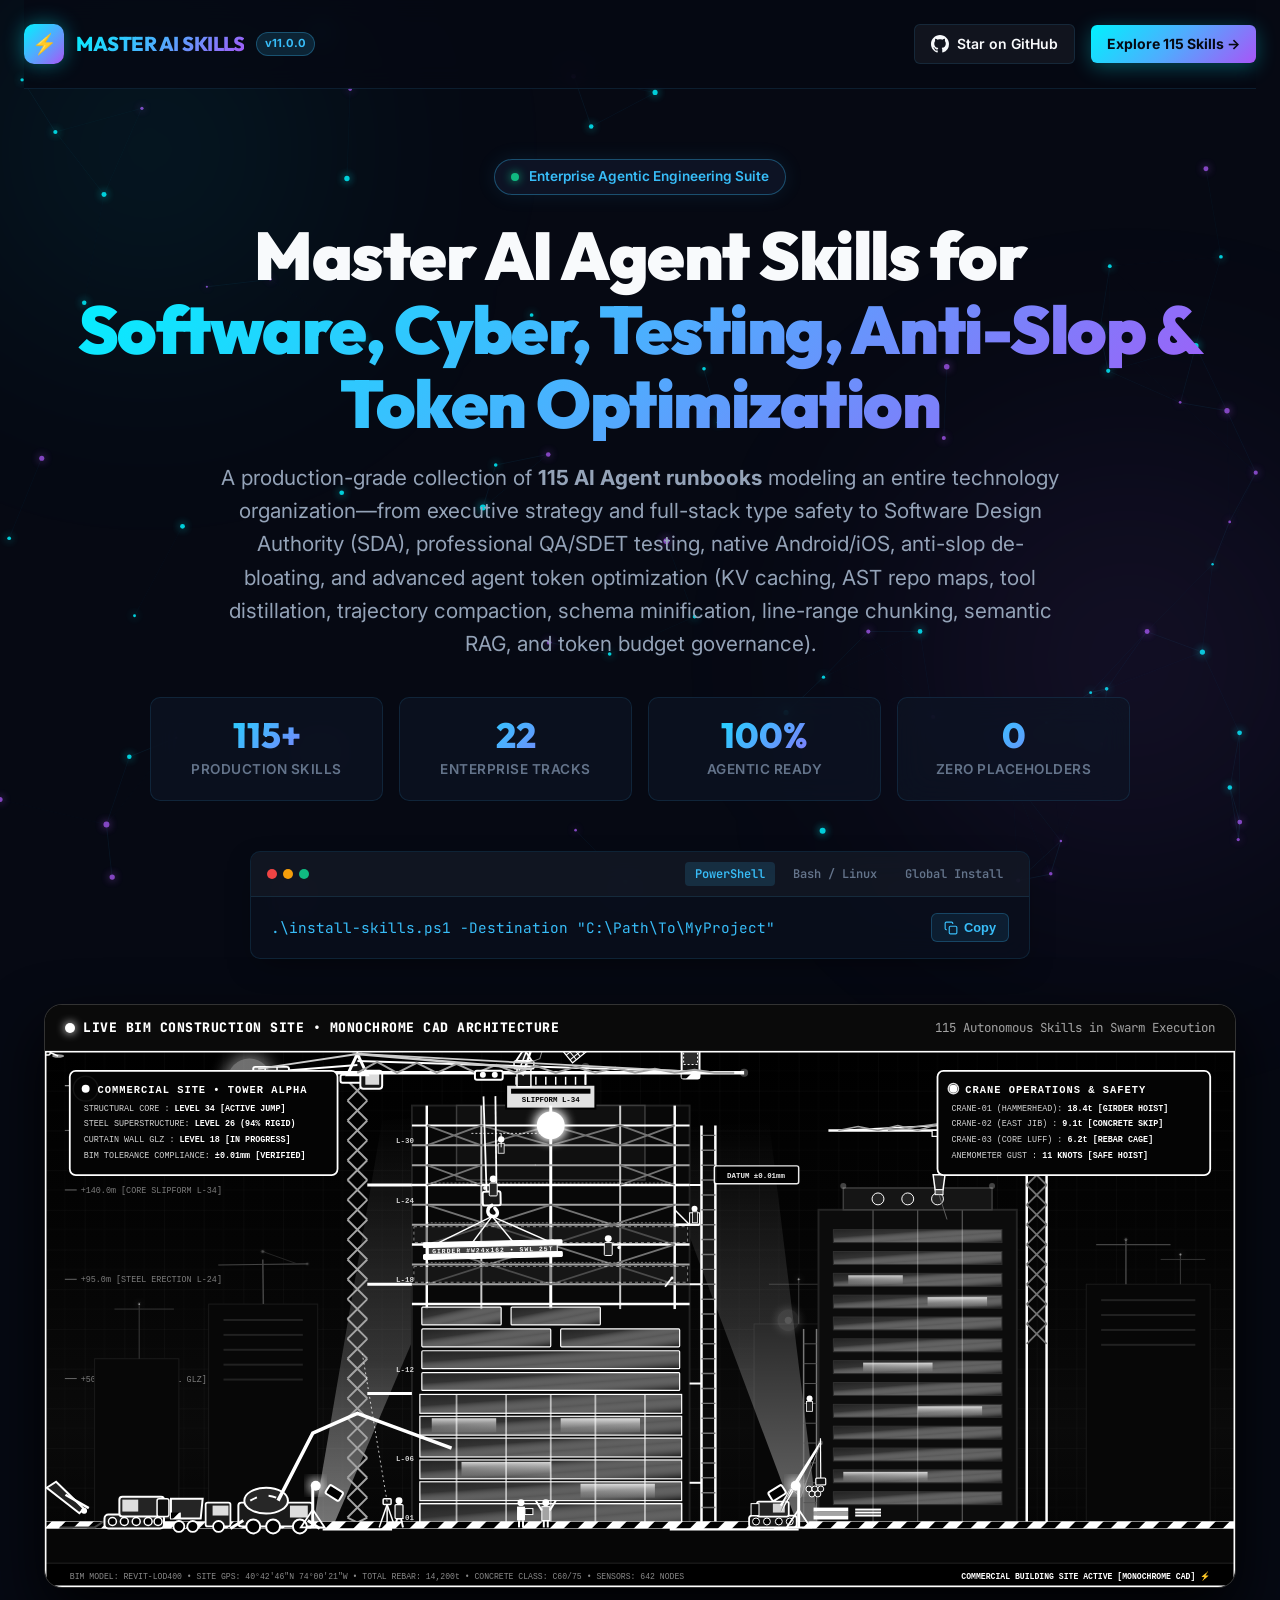
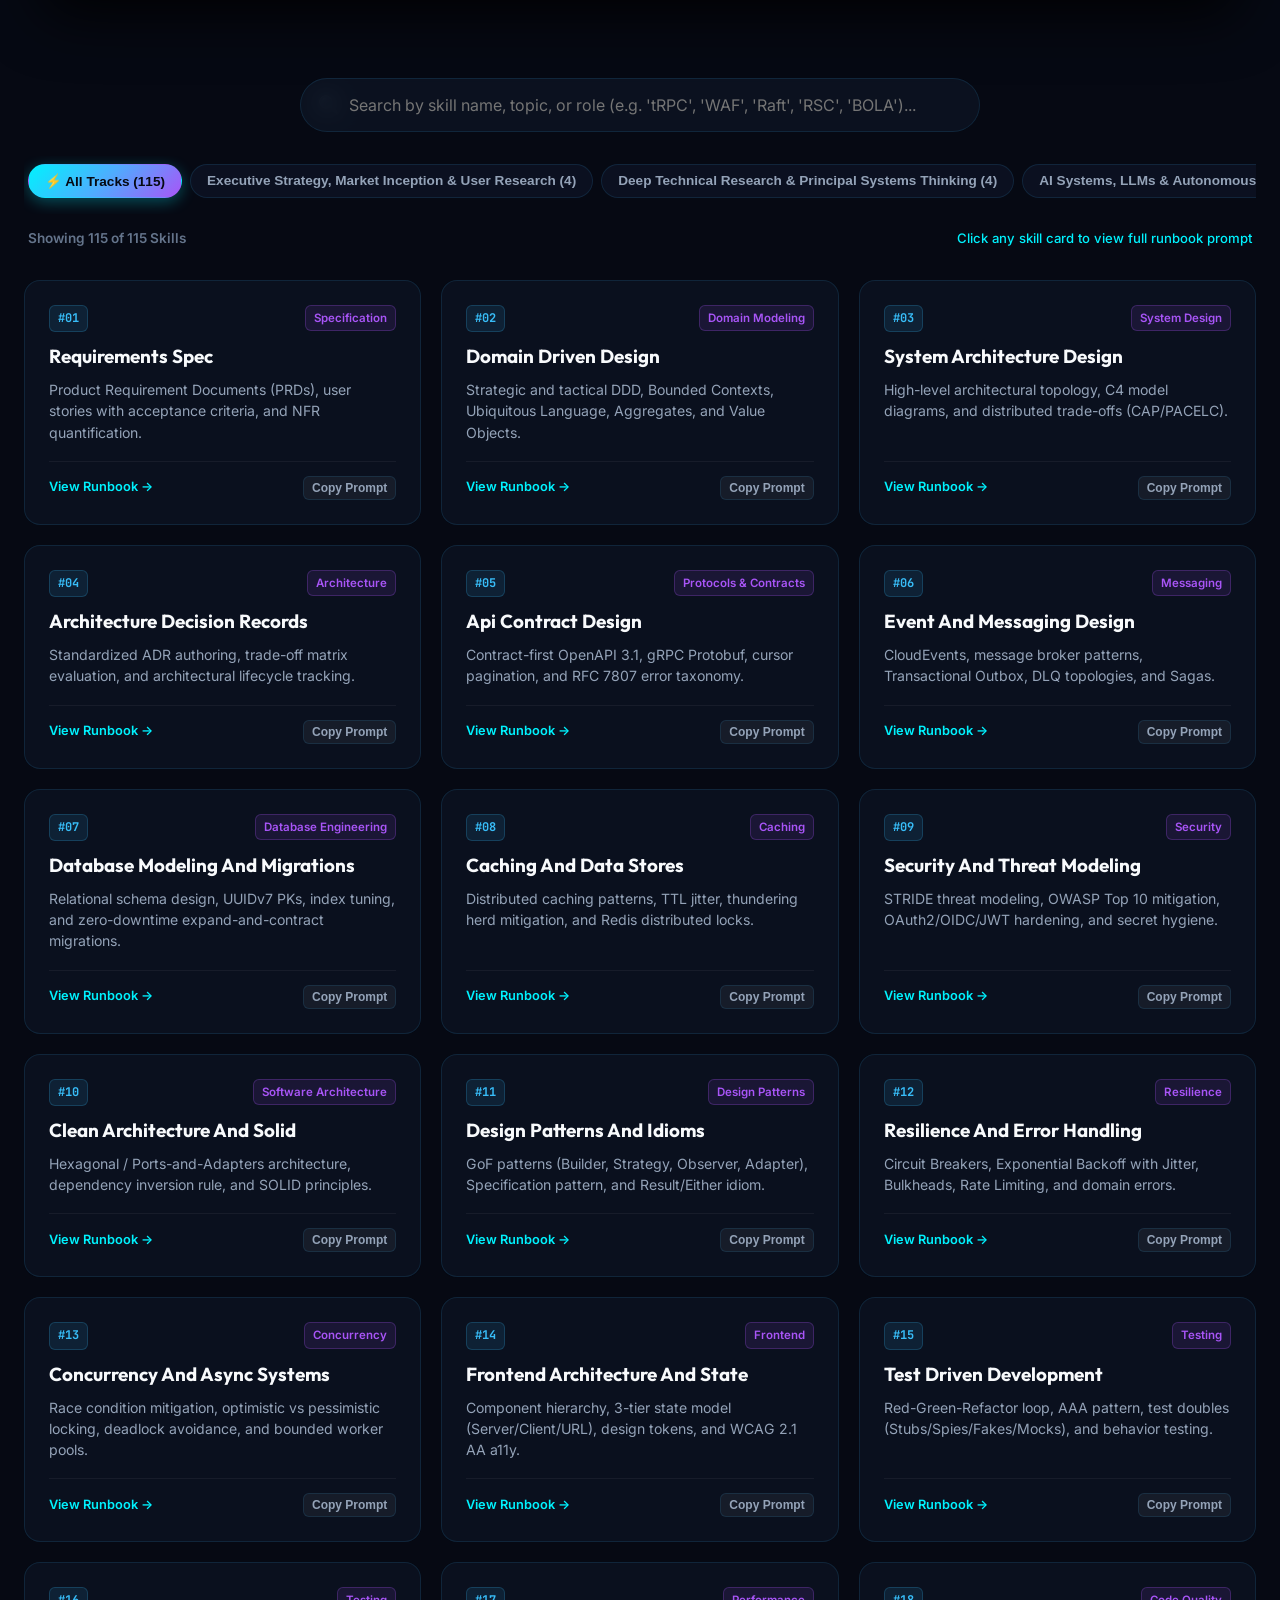
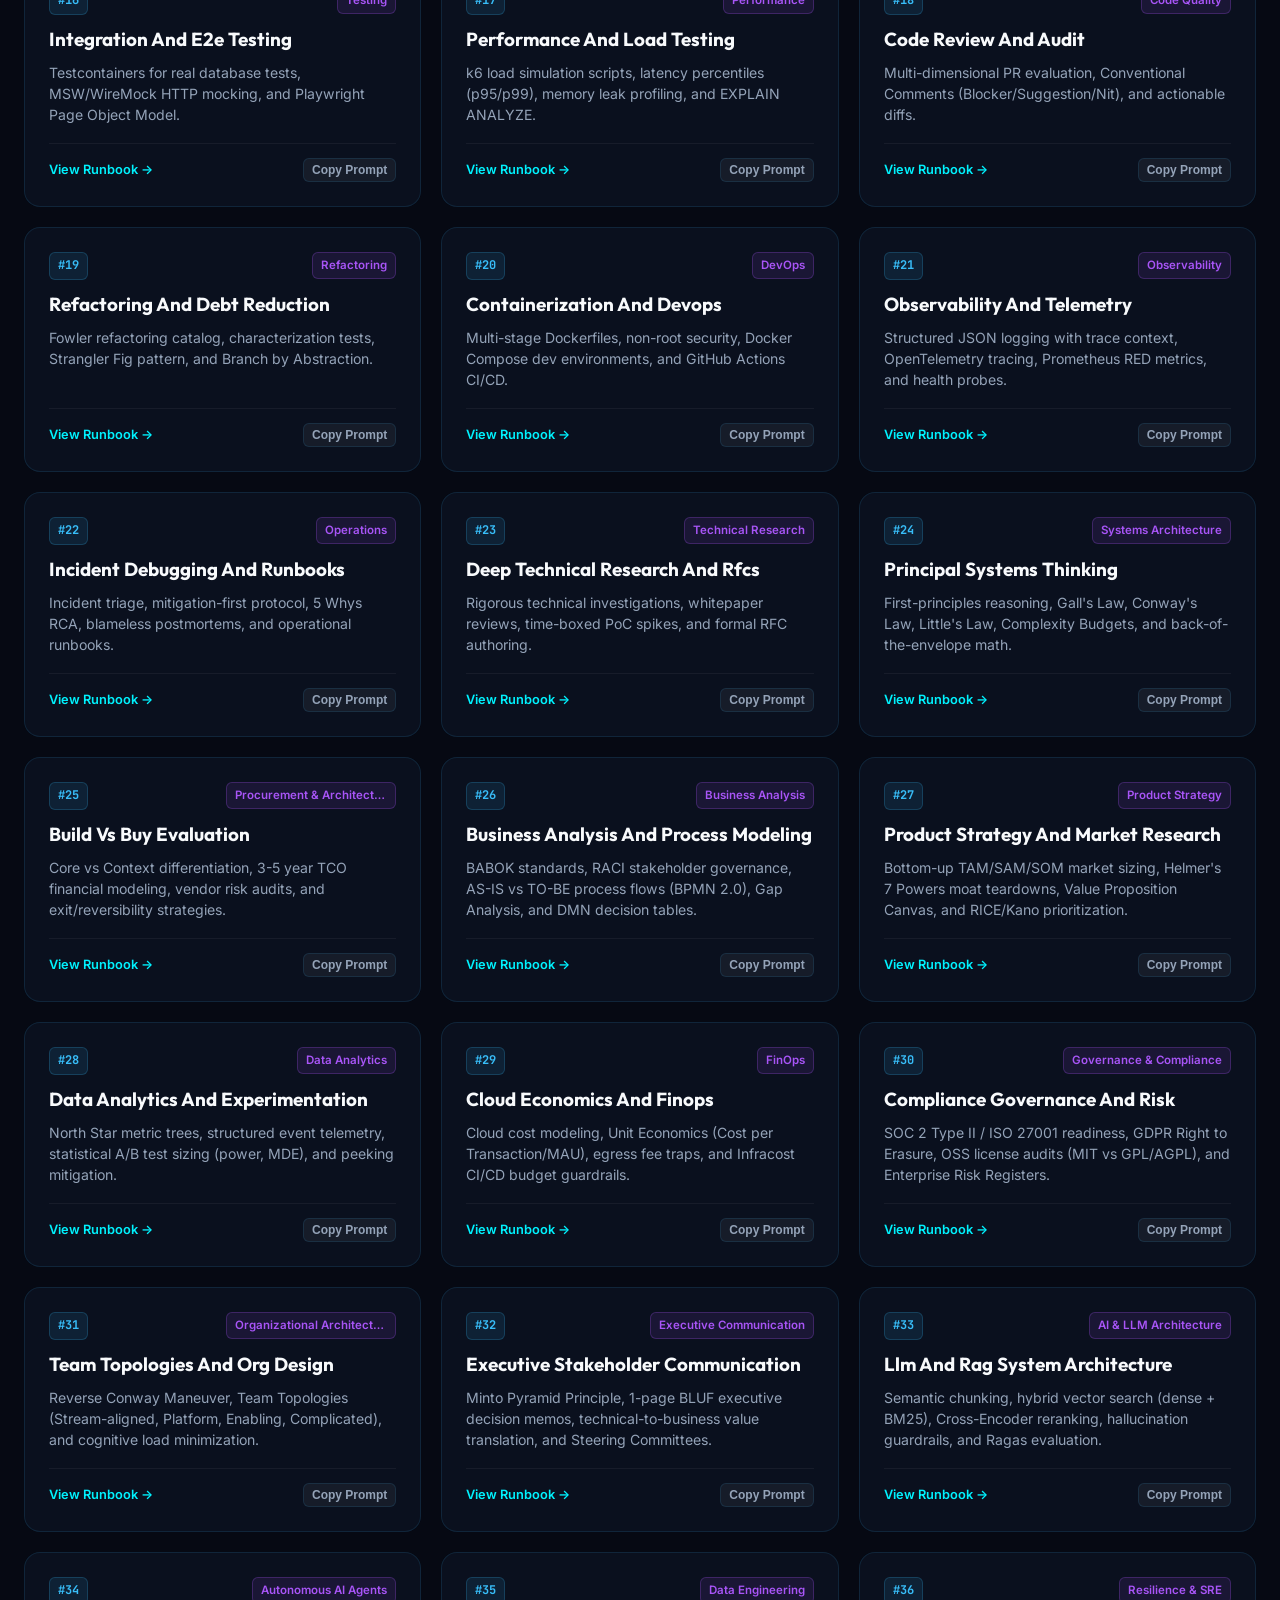
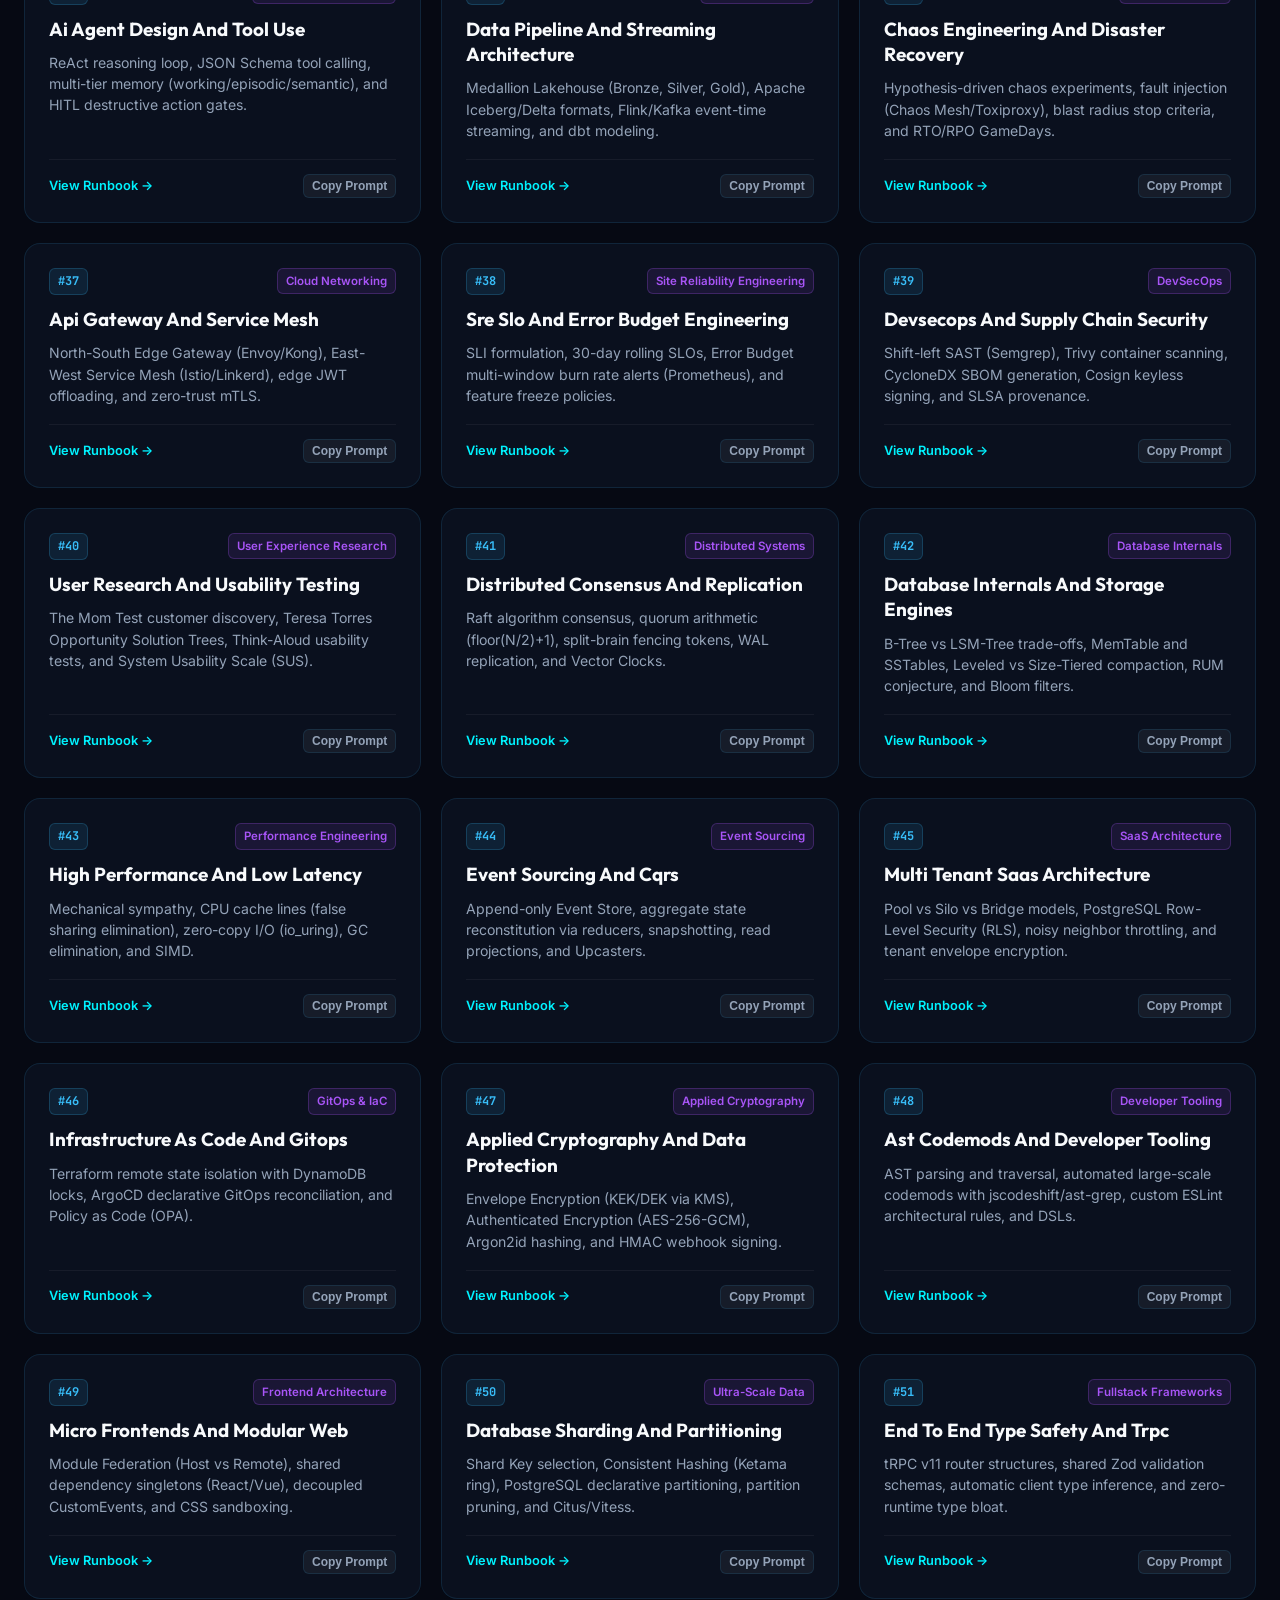
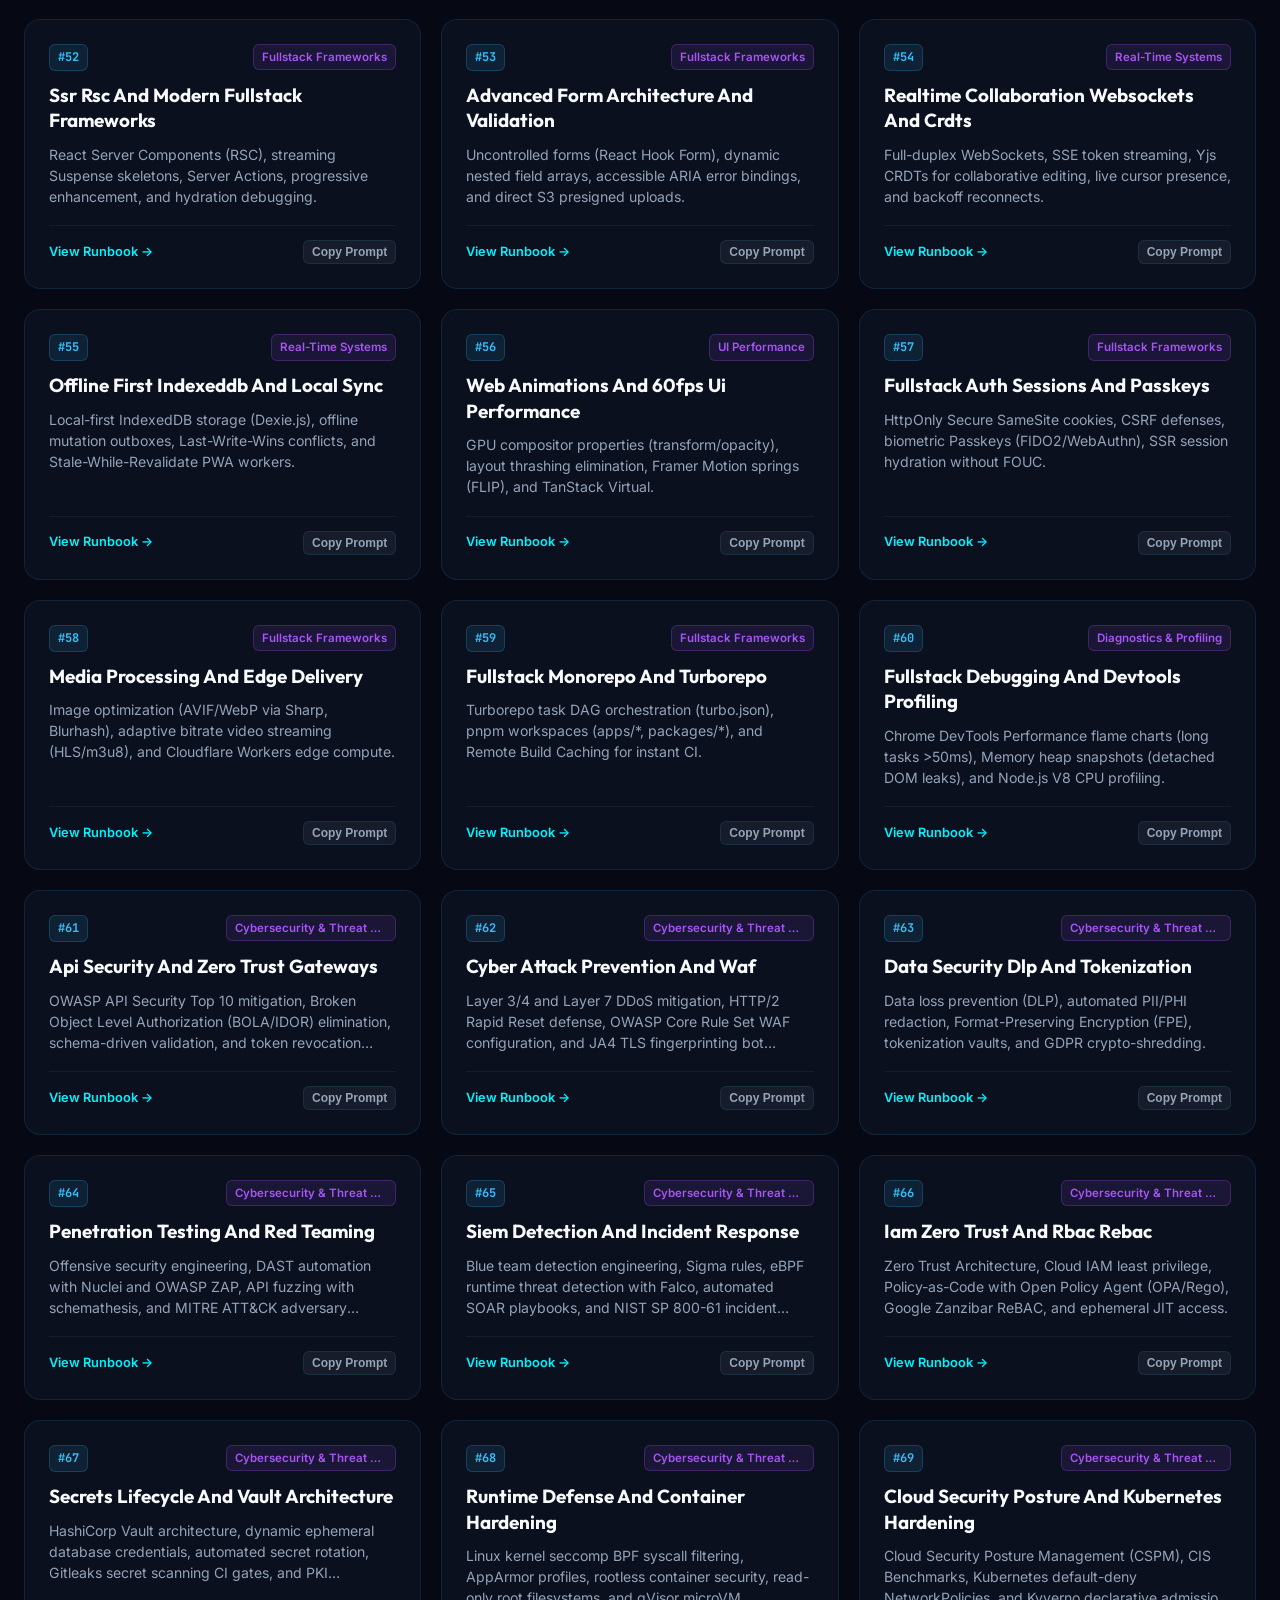
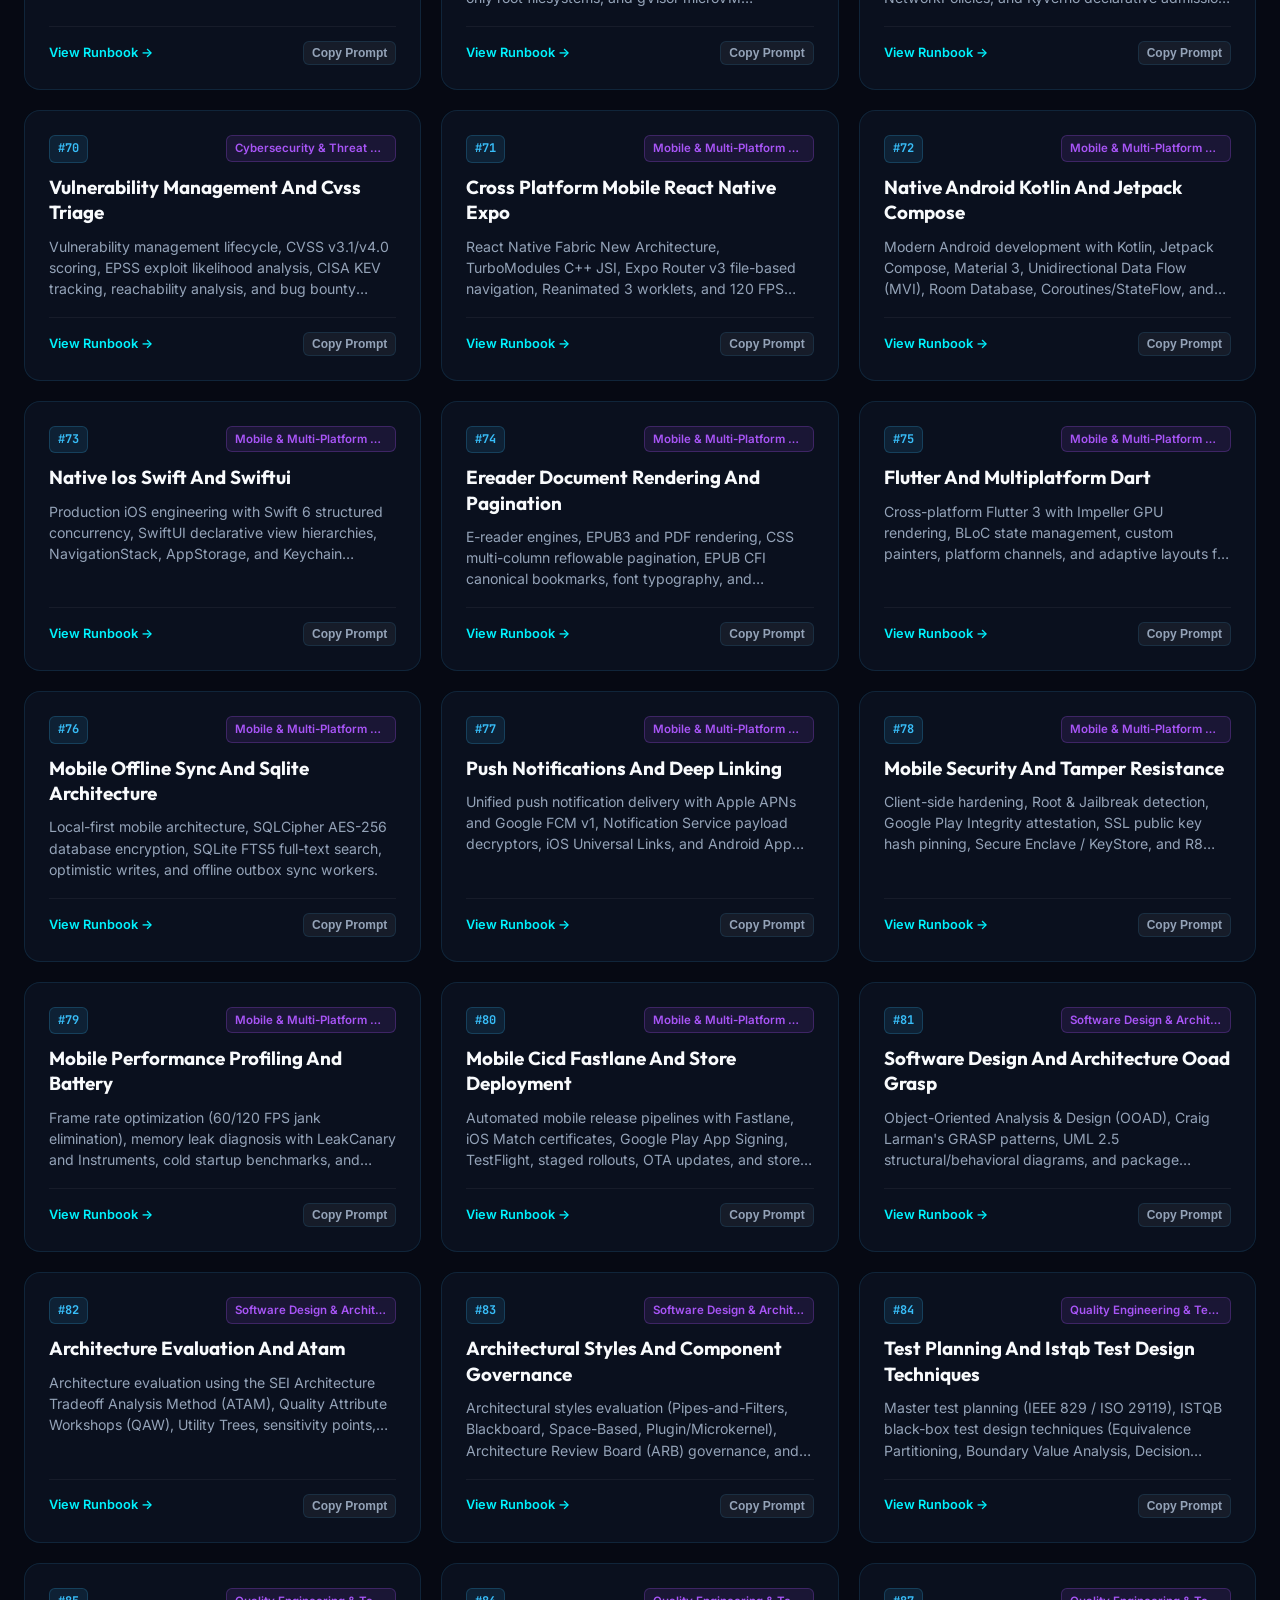
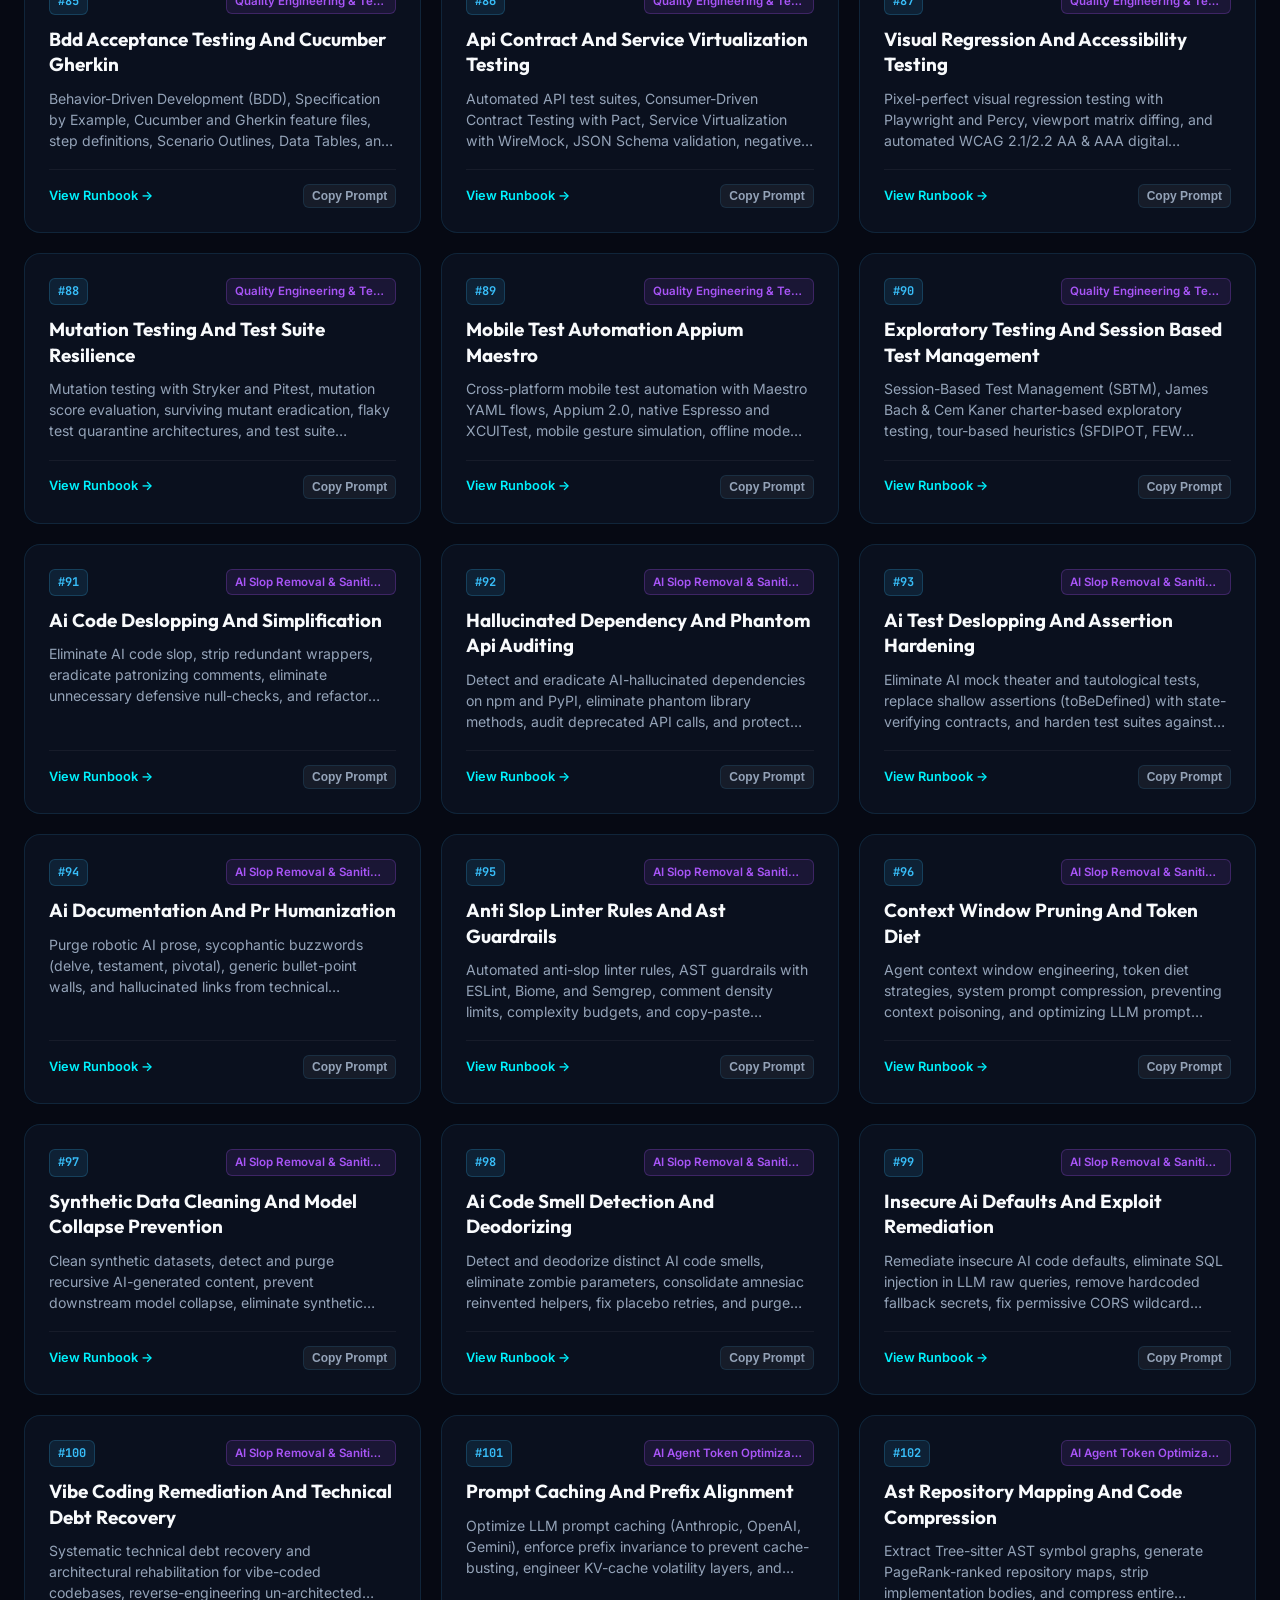
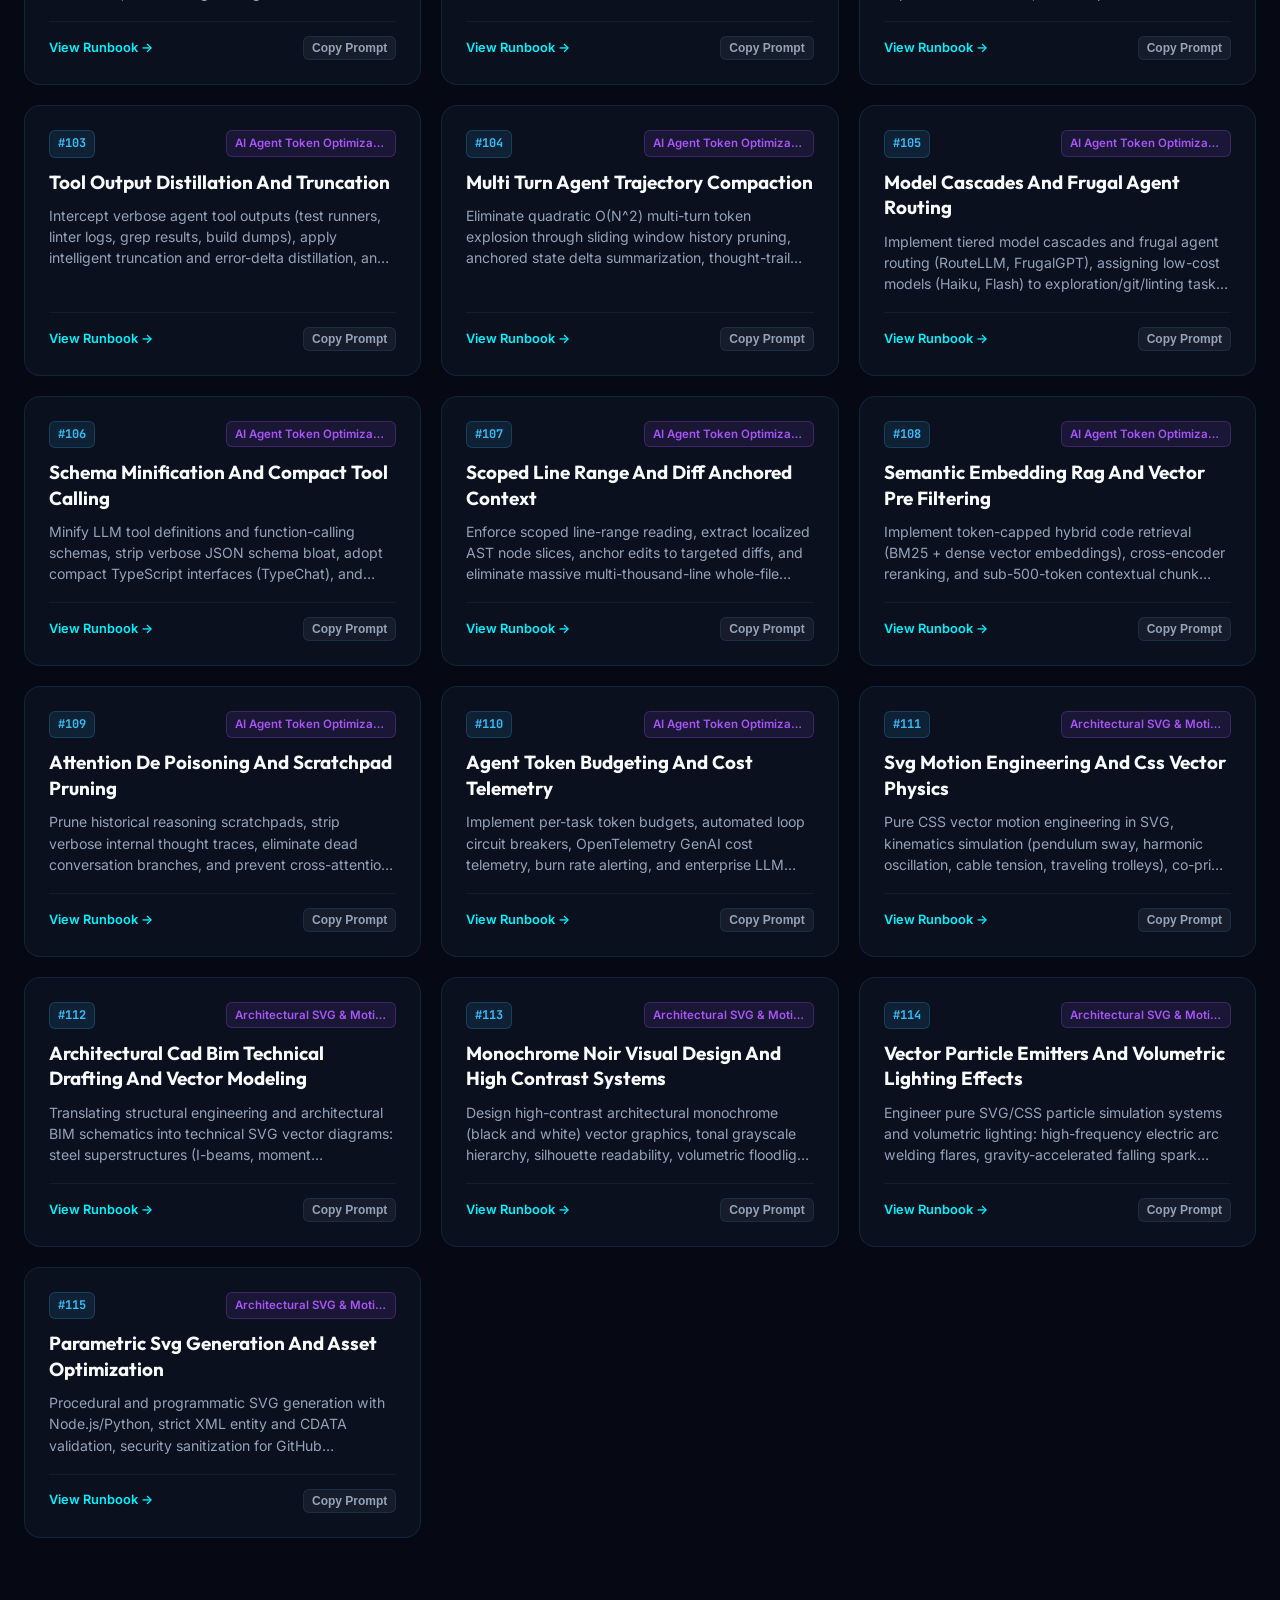
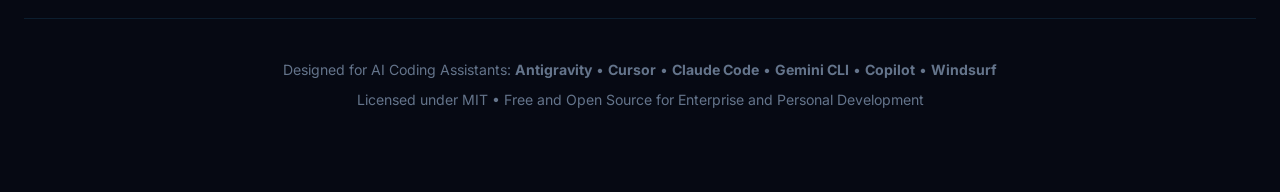
==== commit abbf988b: "feat: reach 115 skills across 22 tracks with Track V architectural vector motion suite and hyper-det" ====
--- a/docs/index.html
+++ b/docs/index.html
@@ -1,24 +1,30 @@
 <!DOCTYPE html>
 <html lang="en">
+
 <head>
   <meta charset="UTF-8">
   <meta name="viewport" content="width=device-width, initial-scale=1.0">
-  <title>Master AI Agent Skills | 110 Enterprise Engineering, Testing, Anti-Slop &amp; Token Optimization Skills</title>
-  <meta name="description" content="Production-grade suite of 110 AI Agent Skills modeling an entire enterprise engineering organization, Software Design Authority (SDA), professional QA/SDET testing, anti-slop code de-bloating, and AI agent token optimization.">
-  <meta name="keywords" content="AI skills, agentic AI, software engineering, system design, cybersecurity, fullstack, mobile, e-reader, react native, jetpack compose, swiftui, flutter, offline sync, anti-slop, token optimization, prompt caching">
+  <title>Master AI Agent Skills | 115 Enterprise Engineering, Testing, Anti-Slop, Token Optimization &amp; Architectural SVG Motion Skills</title>
+  <meta name="description"
+    content="Production-grade suite of 115 AI Agent Skills modeling an entire enterprise engineering organization, Software Design Authority (SDA), professional QA/SDET testing, anti-slop code de-bloating, and AI agent token optimization.">
+  <meta name="keywords"
+    content="AI skills, agentic AI, software engineering, system design, cybersecurity, fullstack, mobile, e-reader, react native, jetpack compose, swiftui, flutter, offline sync, anti-slop, token optimization, prompt caching">
   <meta name="author" content="Enterprise Systems Architecture">
-  
+
   <!-- Open Graph -->
   <meta property="og:title" content="Master AI Agent Skills for Enterprise Systems &amp; Token Optimization">
-  <meta property="og:description" content="110 autonomous skills across 21 organizational tracks from product strategy to mobile engineering, zero-trust security, ISTQB testing, anti-slop, and token economics.">
+  <meta property="og:description"
+    content="115 autonomous skills across 22 organizational tracks from product strategy to mobile engineering, zero-trust security, ISTQB testing, anti-slop, and token economics.">
   <meta property="og:type" content="website">
 
   <!-- Favicon -->
-  <link rel="icon" href="data:image/svg+xml,<svg xmlns='http://www.w3.org/2000/svg' viewBox='0 0 100 100'><text y='.9em' font-size='90'>⚡</text></svg>">
+  <link rel="icon"
+    href="data:image/svg+xml,<svg xmlns='http://www.w3.org/2000/svg' viewBox='0 0 100 100'><text y='.9em' font-size='90'>⚡</text></svg>">
 
   <!-- Stylesheet -->
   <link rel="stylesheet" href="style.css">
 </head>
+
 <body>
 
   <!-- Background 60 FPS Interactive Particle Canvas -->
@@ -41,14 +47,16 @@
         </a>
 
         <div class="nav-links">
-          <a href="https://github.com/angkon101/All-AI-SKILLS" target="_blank" rel="noopener noreferrer" class="nav-btn nav-btn-secondary" id="github-repo-btn">
+          <a href="https://github.com/angkon101/All-AI-SKILLS" target="_blank" rel="noopener noreferrer"
+            class="nav-btn nav-btn-secondary" id="github-repo-btn">
             <svg width="18" height="18" viewBox="0 0 24 24" fill="currentColor">
-              <path d="M12 0C5.37 0 0 5.37 0 12c0 5.31 3.435 9.795 8.205 11.385.6.105.825-.255.825-.57 0-.285-.015-1.23-.015-2.235-3.015.555-3.795-.735-4.035-1.41-.135-.345-.72-1.41-1.23-1.695-.42-.225-1.02-.78-.015-.795.945-.015 1.62.87 1.845 1.23 1.08 1.815 2.805 1.305 3.495.99.105-.78.42-1.305.765-1.605-2.67-.3-5.46-1.335-5.46-5.925 0-1.305.465-2.385 1.23-3.225-.12-.3-.54-1.53.12-3.18 0 0 1.005-.315 3.3 1.23.96-.27 1.98-.405 3-.405s2.04.135 3 .405c2.295-1.56 3.3-1.23 3.3-1.23.66 1.65.24 2.88.12 3.18.765.84 1.23 1.905 1.23 3.225 0 4.605-2.805 5.625-5.475 5.925.435.375.81 1.095.81 2.22 0 1.605-.015 2.895-.015 3.3 0 .315.225.69.825.57A12.02 12.02 0 0024 12c0-6.63-5.37-12-12-12z"/>
+              <path
+                d="M12 0C5.37 0 0 5.37 0 12c0 5.31 3.435 9.795 8.205 11.385.6.105.825-.255.825-.57 0-.285-.015-1.23-.015-2.235-3.015.555-3.795-.735-4.035-1.41-.135-.345-.72-1.41-1.23-1.695-.42-.225-1.02-.78-.015-.795.945-.015 1.62.87 1.845 1.23 1.08 1.815 2.805 1.305 3.495.99.105-.78.42-1.305.765-1.605-2.67-.3-5.46-1.335-5.46-5.925 0-1.305.465-2.385 1.23-3.225-.12-.3-.54-1.53.12-3.18 0 0 1.005-.315 3.3 1.23.96-.27 1.98-.405 3-.405s2.04.135 3 .405c2.295-1.56 3.3-1.23 3.3-1.23.66 1.65.24 2.88.12 3.18.765.84 1.23 1.905 1.23 3.225 0 4.605-2.805 5.625-5.475 5.925.435.375.81 1.095.81 2.22 0 1.605-.015 2.895-.015 3.3 0 .315.225.69.825.57A12.02 12.02 0 0024 12c0-6.63-5.37-12-12-12z" />
             </svg>
             Star on GitHub
           </a>
           <a href="#skills-catalog" class="nav-btn nav-btn-primary" id="explore-skills-btn">
-            Explore 110 Skills →
+            Explore 115 Skills →
           </a>
         </div>
       </nav>
@@ -68,17 +76,21 @@
         </h1>
 
         <p class="hero-description">
-          A production-grade collection of <strong>110 AI Agent runbooks</strong> modeling an entire technology organization—from executive strategy and full-stack type safety to Software Design Authority (SDA), professional QA/SDET testing, native Android/iOS, anti-slop de-bloating, and advanced agent token optimization (KV caching, AST repo maps, tool distillation, trajectory compaction, schema minification, line-range chunking, semantic RAG, and token budget governance).
+          A production-grade collection of <strong>115 AI Agent runbooks</strong> modeling an entire technology
+          organization—from executive strategy and full-stack type safety to Software Design Authority (SDA),
+          professional QA/SDET testing, native Android/iOS, anti-slop de-bloating, and advanced agent token optimization
+          (KV caching, AST repo maps, tool distillation, trajectory compaction, schema minification, line-range
+          chunking, semantic RAG, and token budget governance).
         </p>
 
         <!-- Stats Bar -->
         <div class="stats-bar" id="stats-bar">
           <div class="stat-card">
-            <div class="stat-number" data-target="110" data-suffix="+">0</div>
+            <div class="stat-number" data-target="115" data-suffix="+">0</div>
             <div class="stat-label">Production Skills</div>
           </div>
           <div class="stat-card">
-            <div class="stat-number" data-target="21" data-suffix="">0</div>
+            <div class="stat-number" data-target="22" data-suffix="">0</div>
             <div class="stat-label">Enterprise Tracks</div>
           </div>
           <div class="stat-card">
@@ -106,7 +118,8 @@
             </div>
           </div>
           <div class="terminal-body">
-            <span class="terminal-cmd" id="terminal-cmd-display">.\install-skills.ps1 -Destination "C:\Path\To\MyProject"</span>
+            <span class="terminal-cmd" id="terminal-cmd-display">.\install-skills.ps1 -Destination
+              "C:\Path\To\MyProject"</span>
             <button class="copy-btn" id="terminal-copy-btn">
               <svg width="14" height="14" viewBox="0 0 24 24" fill="none" stroke="currentColor" stroke-width="2">
                 <rect x="9" y="9" width="13" height="13" rx="2" ry="2"></rect>
@@ -118,15 +131,22 @@
         </div>
 
         <!-- Commercial Building Construction Site Live Animation Showcase (Black & White) -->
-        <div class="building-site-showcase" style="margin: 45px auto 0; max-width: 1200px; border-radius: 18px; overflow: hidden; border: 1px solid rgba(255, 255, 255, 0.2); background: #000000; box-shadow: 0 25px 60px rgba(0, 0, 0, 0.9);">
-          <div style="padding: 12px 20px; background: #0a0a0a; border-bottom: 1px solid #222222; display: flex; justify-content: space-between; align-items: center;">
+        <div class="building-site-showcase"
+          style="margin: 45px auto 0; max-width: 1200px; border-radius: 18px; overflow: hidden; border: 1px solid rgba(255, 255, 255, 0.2); background: #000000; box-shadow: 0 25px 60px rgba(0, 0, 0, 0.9);">
+          <div
+            style="padding: 12px 20px; background: #0a0a0a; border-bottom: 1px solid #222222; display: flex; justify-content: space-between; align-items: center;">
             <div style="display: flex; align-items: center; gap: 8px;">
-              <span style="display: inline-block; width: 10px; height: 10px; border-radius: 50%; background: #ffffff; box-shadow: 0 0 10px #ffffff;"></span>
-              <span style="font-family: var(--font-mono, monospace); font-size: 0.82rem; color: #ffffff; font-weight: 800; letter-spacing: 0.5px;">LIVE BIM CONSTRUCTION SITE • MONOCHROME CAD ARCHITECTURE</span>
+              <span
+                style="display: inline-block; width: 10px; height: 10px; border-radius: 50%; background: #ffffff; box-shadow: 0 0 10px #ffffff;"></span>
+              <span
+                style="font-family: var(--font-mono, monospace); font-size: 0.82rem; color: #ffffff; font-weight: 800; letter-spacing: 0.5px;">LIVE
+                BIM CONSTRUCTION SITE • MONOCHROME CAD ARCHITECTURE</span>
             </div>
-            <span style="font-family: var(--font-mono, monospace); font-size: 0.78rem; color: #a3a3a3;">110 Autonomous Skills in Swarm Execution</span>
-          </div>
-          <img src="./assets/commercial-building-site.svg" alt="Commercial Building Site Animation" style="width: 100%; height: auto; display: block;">
+            <span style="font-family: var(--font-mono, monospace); font-size: 0.78rem; color: #a3a3a3;">115 Autonomous
+              Skills in Swarm Execution</span>
+          </div>
+          <img src="./assets/commercial-building-site.svg" alt="Commercial Building Site Animation"
+            style="width: 100%; height: auto; display: block;">
         </div>
       </section>
 
@@ -134,13 +154,9 @@
       <section class="controls-section" id="skills-catalog">
         <div class="search-bar-wrapper">
           <span class="search-icon">🔍</span>
-          <input 
-            type="text" 
-            id="search-skills-input" 
-            class="search-input" 
+          <input type="text" id="search-skills-input" class="search-input"
             placeholder="Search by skill name, topic, or role (e.g. 'tRPC', 'WAF', 'Raft', 'RSC', 'BOLA')..."
-            autocomplete="off"
-          >
+            autocomplete="off">
         </div>
 
         <!-- Track Filter Pills Carousel -->
@@ -148,9 +164,10 @@
           <!-- Dynamically populated by app.js -->
         </div>
 
-        <div style="display: flex; justify-content: space-between; align-items: center; margin-top: 14px; padding: 0 4px;">
+        <div
+          style="display: flex; justify-content: space-between; align-items: center; margin-top: 14px; padding: 0 4px;">
           <span id="filtered-count-display" style="font-size: 0.85rem; color: var(--text-dim); font-weight: 600;">
-            Showing 110 of 110 Skills
+            Showing 115 of 115 Skills
           </span>
           <span style="font-size: 0.82rem; color: var(--cyan); font-weight: 500;">
             Click any skill card to view full runbook prompt
@@ -165,9 +182,11 @@
     </main>
 
     <!-- Footer -->
-    <footer style="margin-top: 80px; text-align: center; border-top: 1px solid var(--border-subtle); padding-top: 40px; color: var(--text-dim); font-size: 0.88rem;">
+    <footer
+      style="margin-top: 80px; text-align: center; border-top: 1px solid var(--border-subtle); padding-top: 40px; color: var(--text-dim); font-size: 0.88rem;">
       <p style="margin-bottom: 8px;">
-        Designed for AI Coding Assistants: <strong>Antigravity</strong> • <strong>Cursor</strong> • <strong>Claude Code</strong> • <strong>Gemini CLI</strong> • <strong>Copilot</strong> • <strong>Windsurf</strong>
+        Designed for AI Coding Assistants: <strong>Antigravity</strong> • <strong>Cursor</strong> • <strong>Claude
+          Code</strong> • <strong>Gemini CLI</strong> • <strong>Copilot</strong> • <strong>Windsurf</strong>
       </p>
       <p>
         Licensed under MIT • Free and Open Source for Enterprise and Personal Development
@@ -223,4 +242,5 @@
   <script src="app.js"></script>
 
 </body>
-</html>
+
+</html>
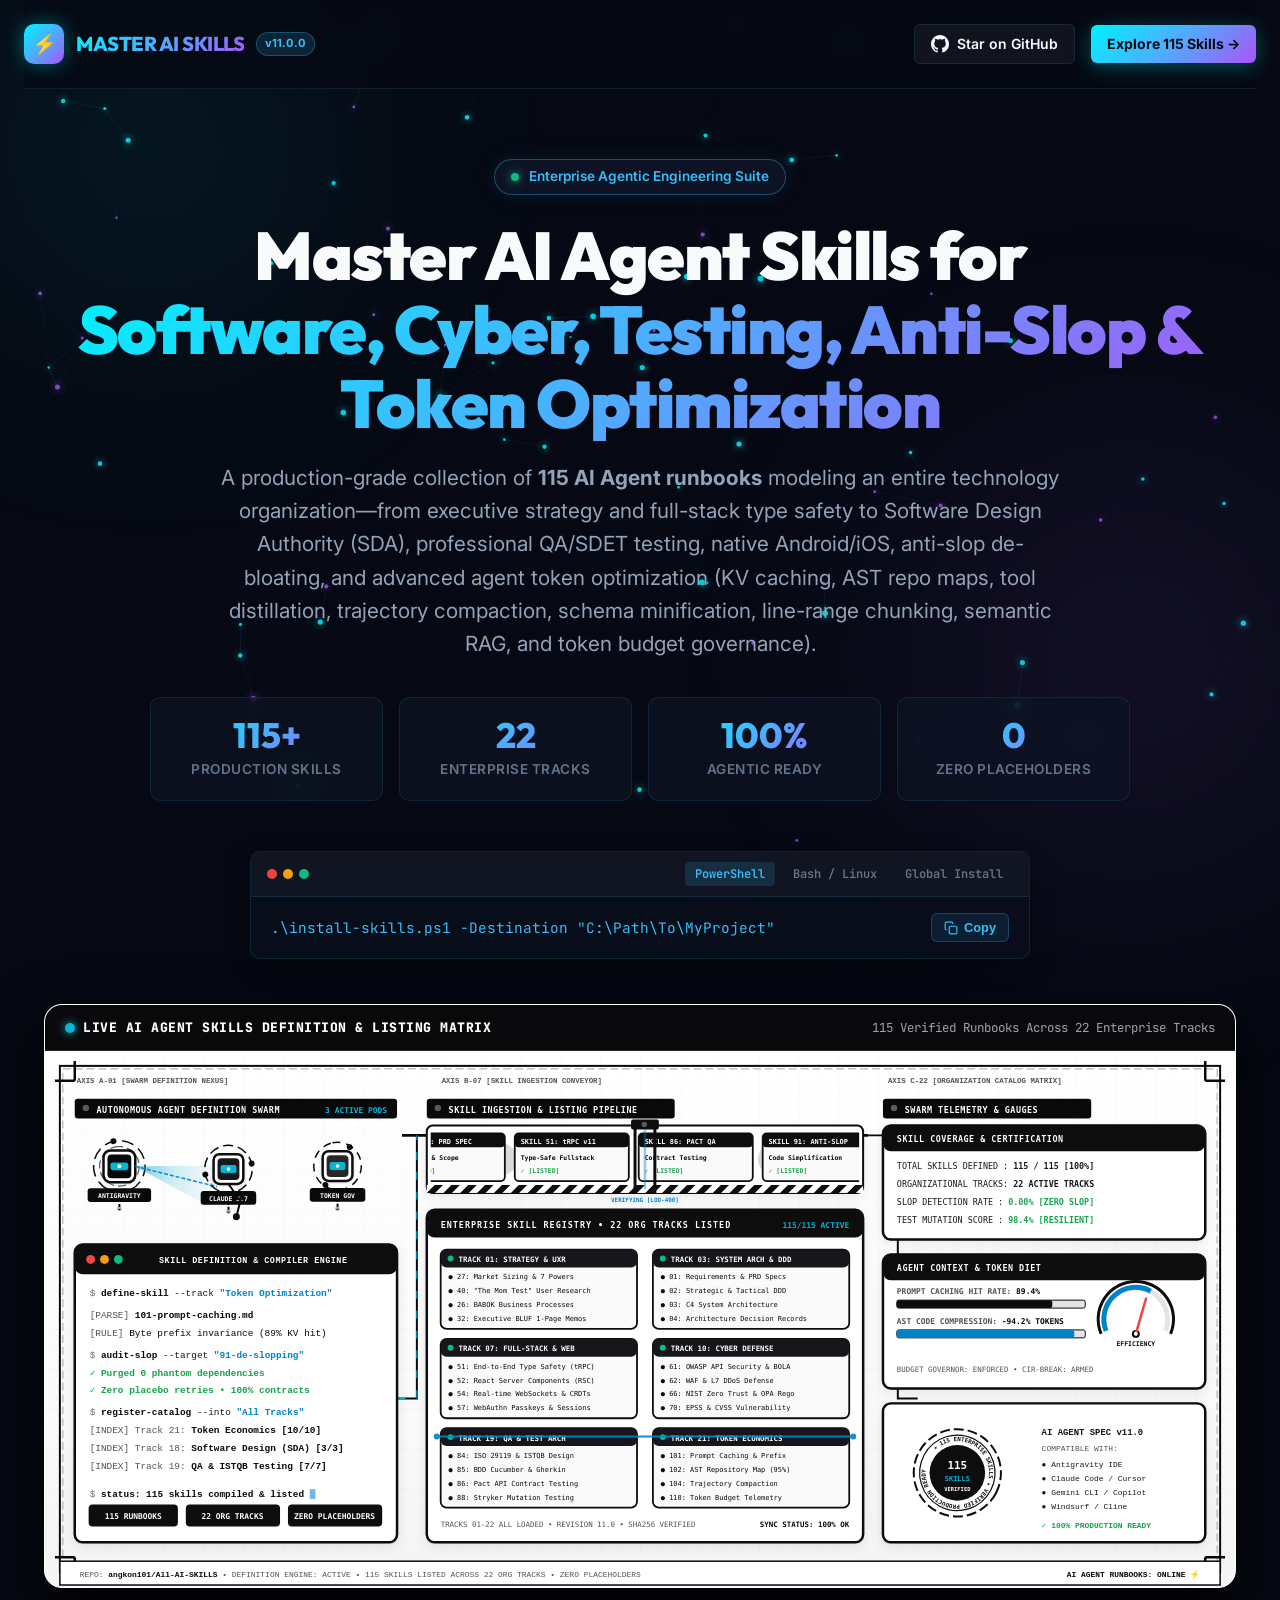
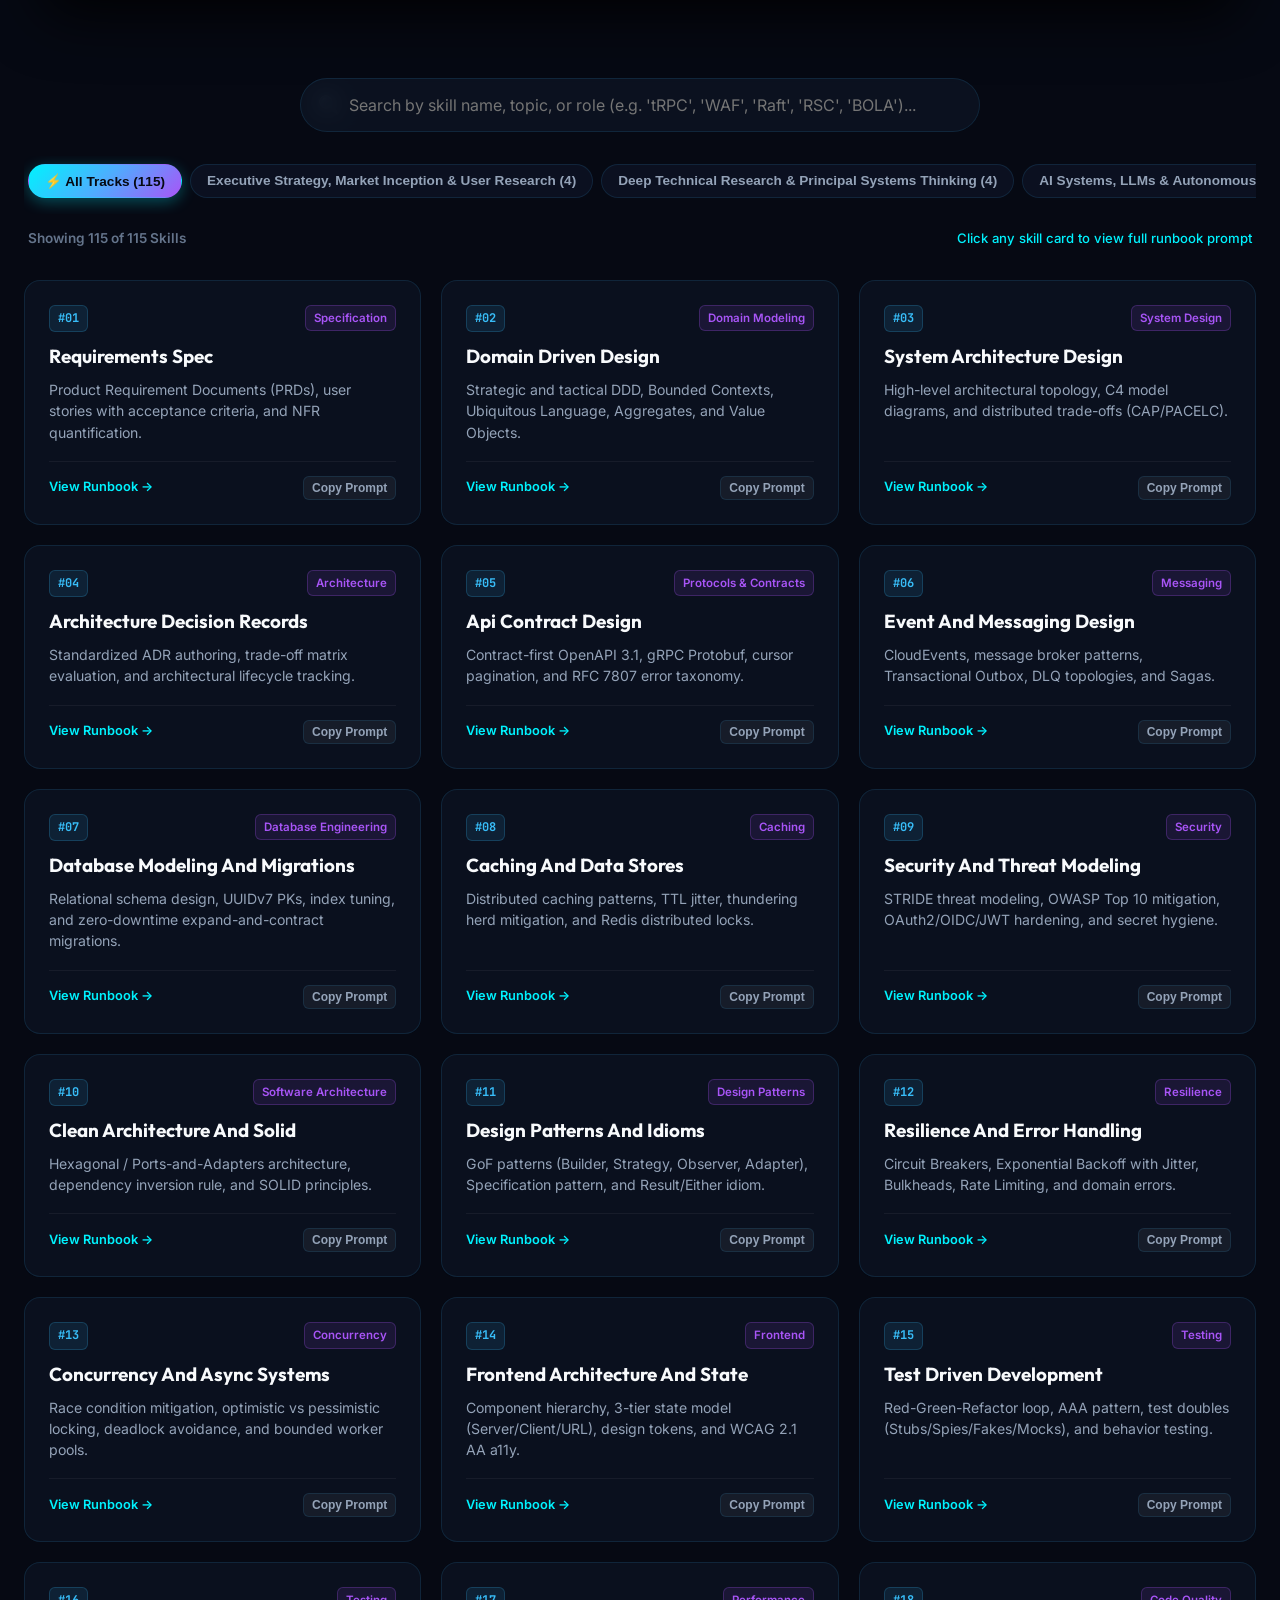
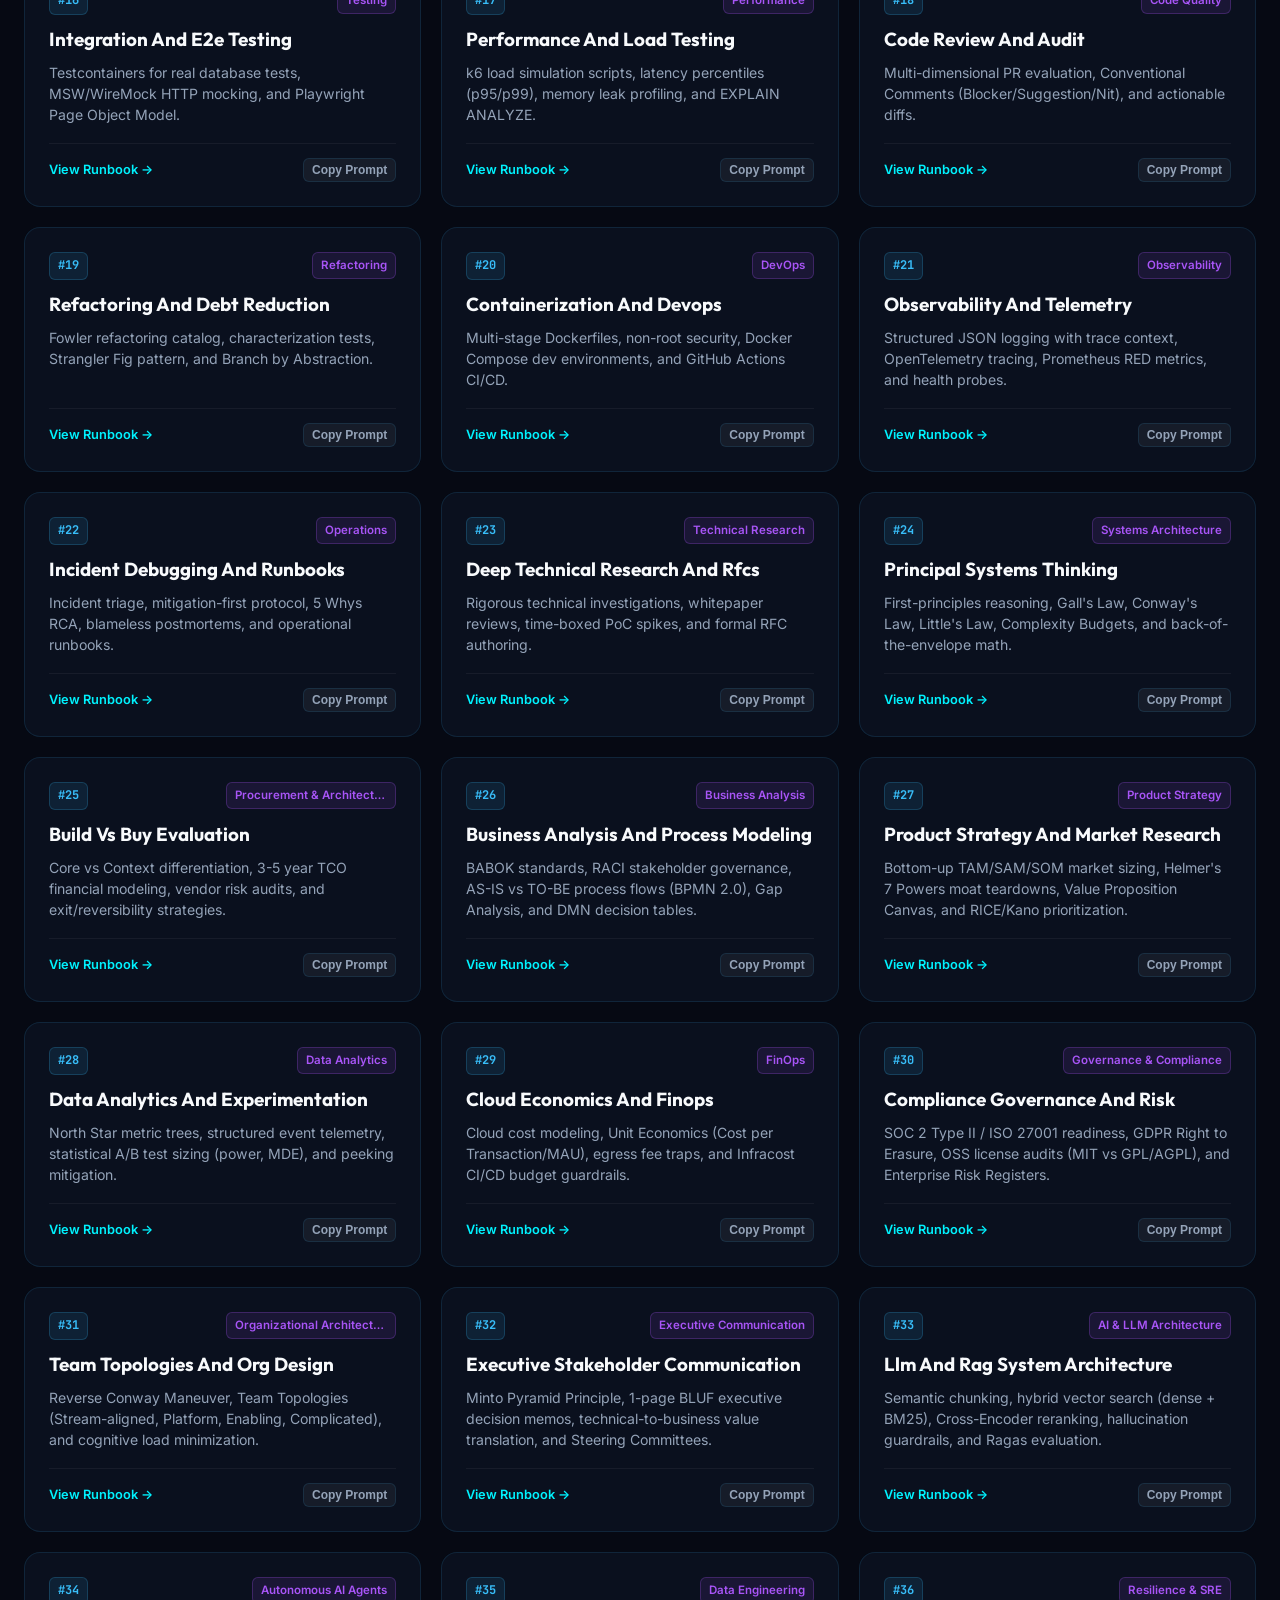
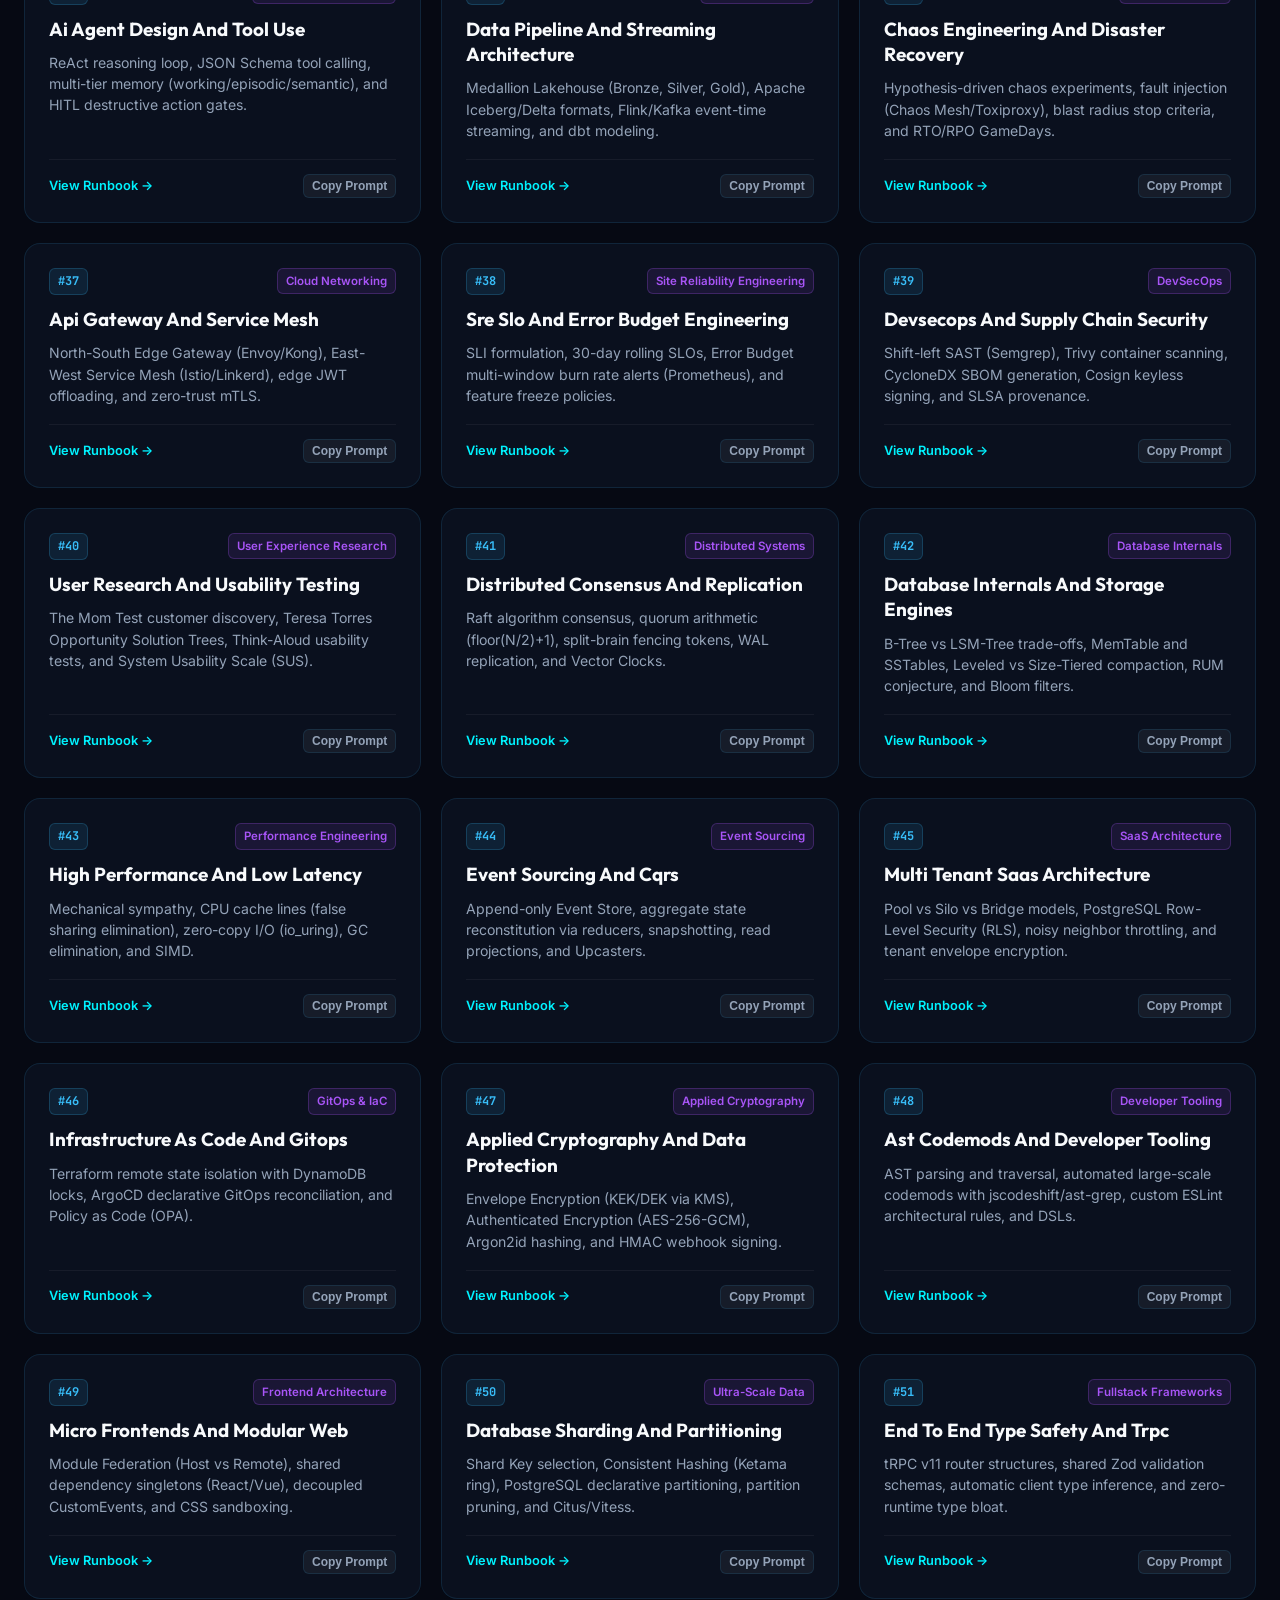
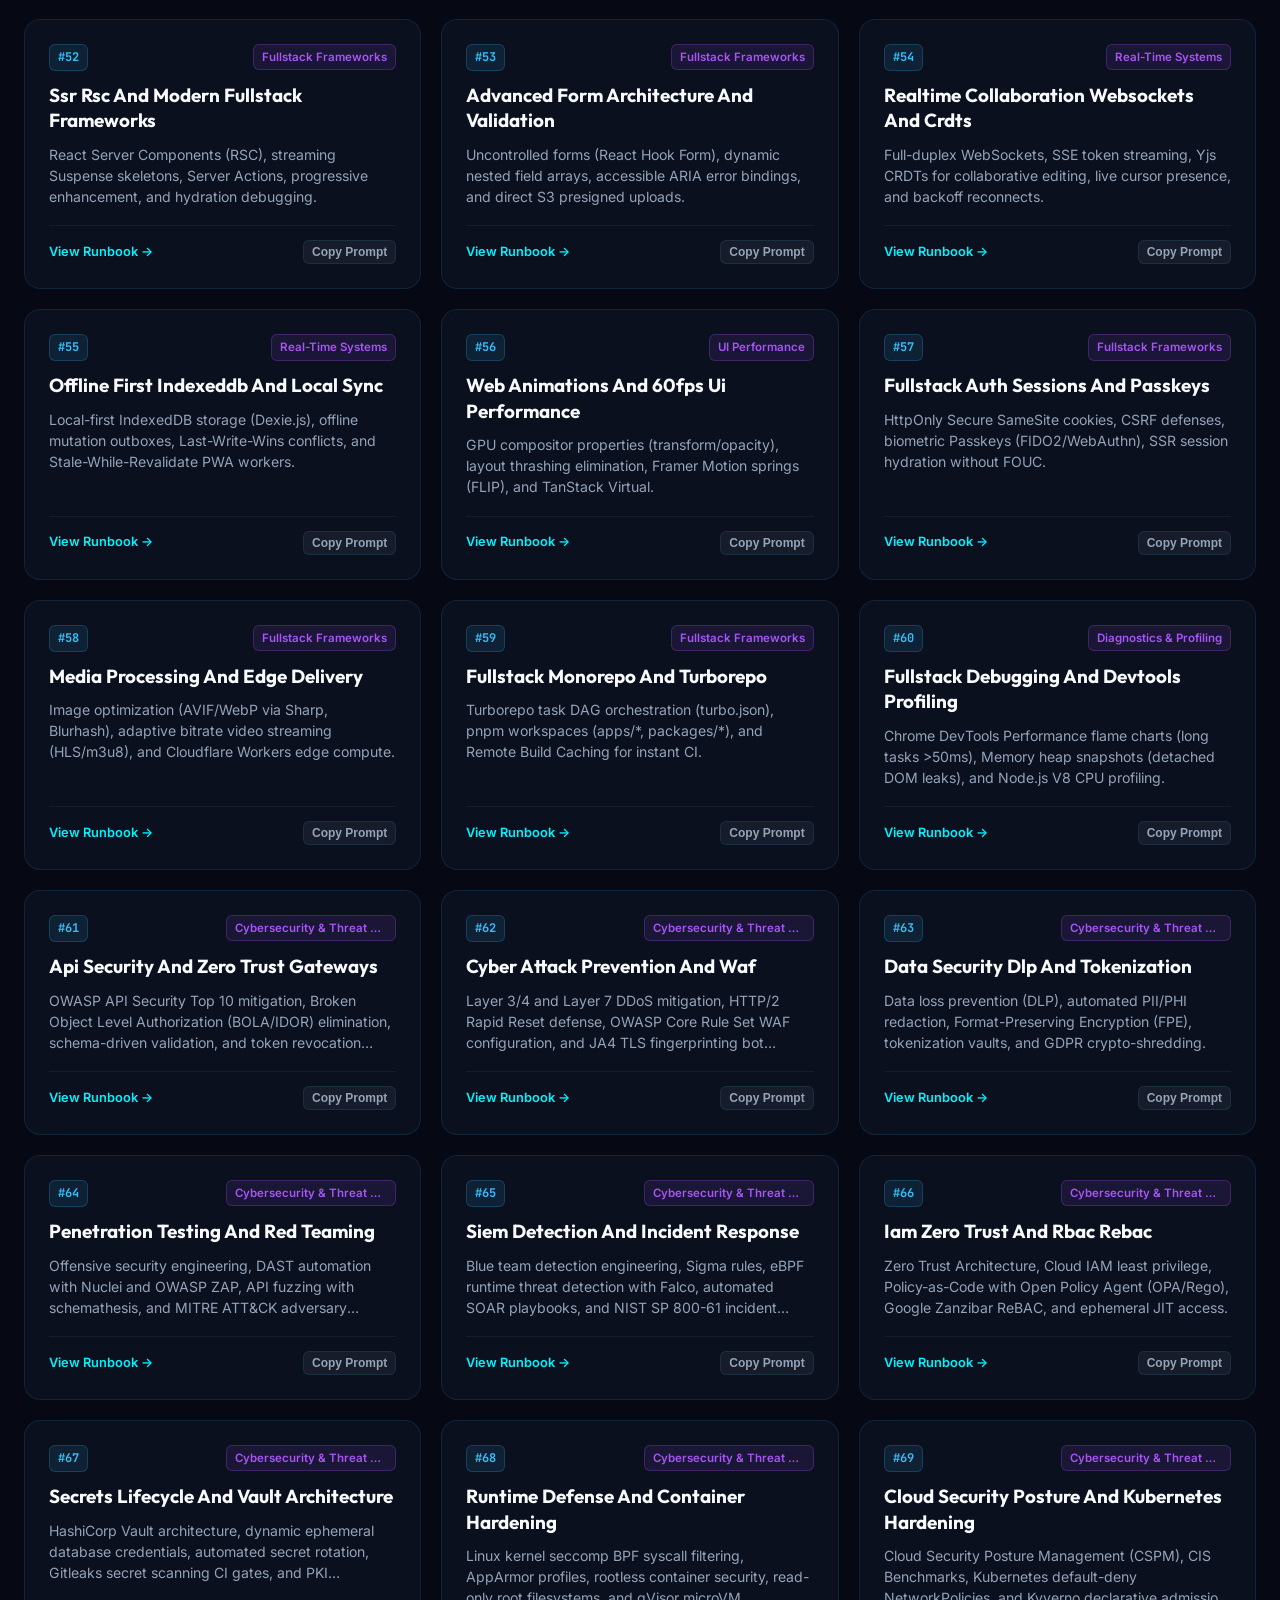
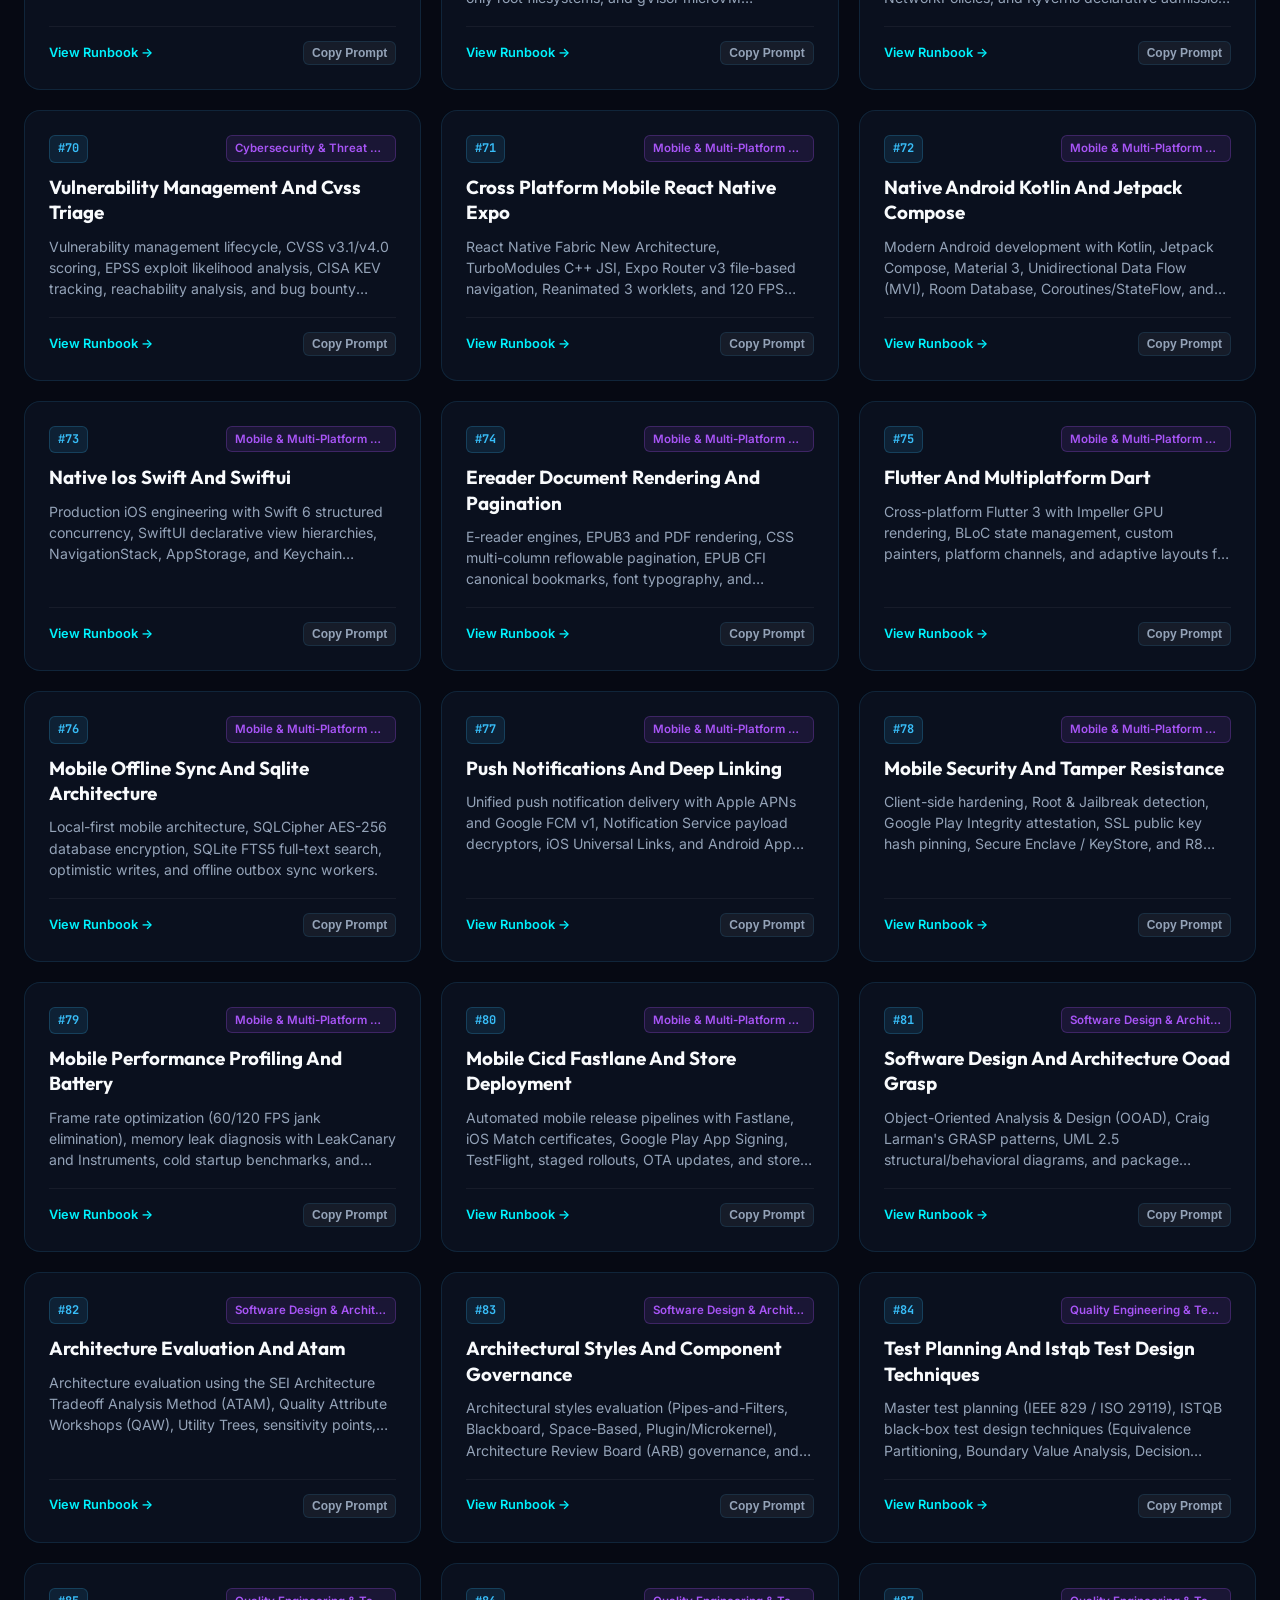
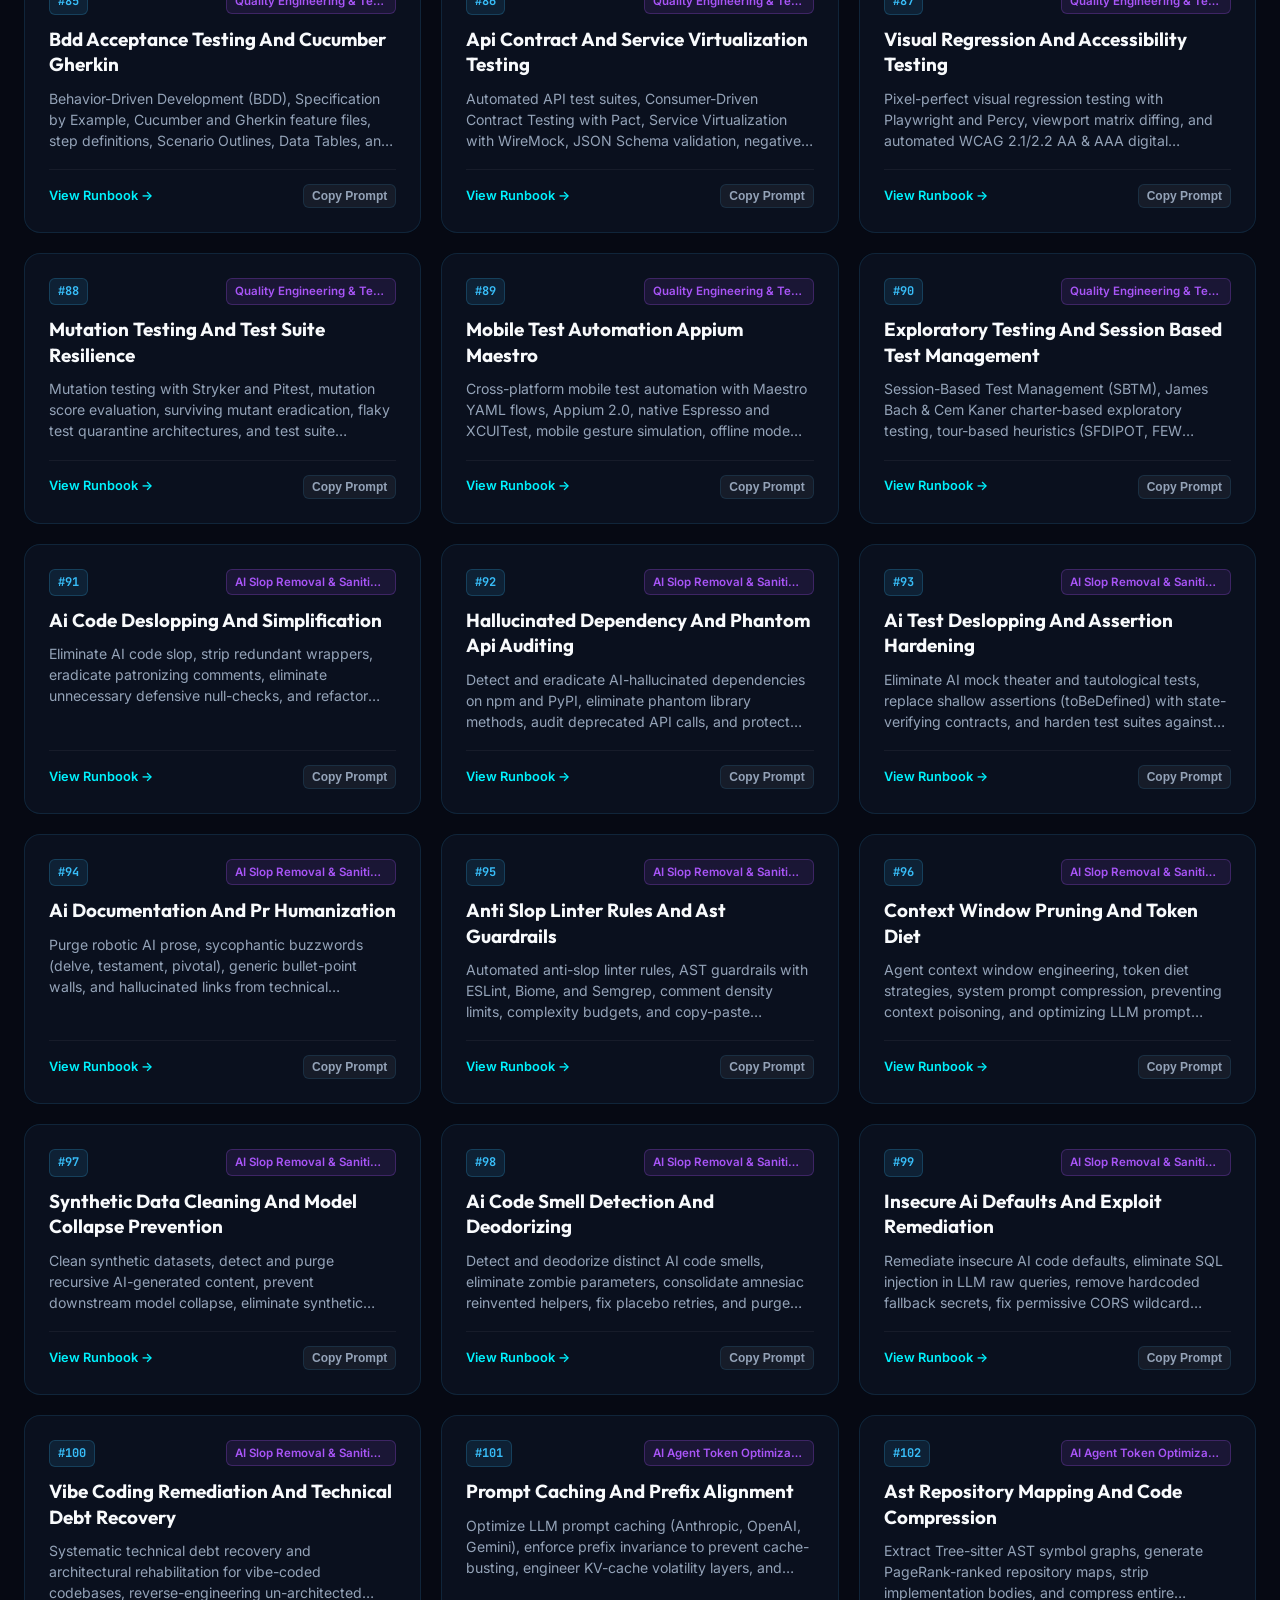
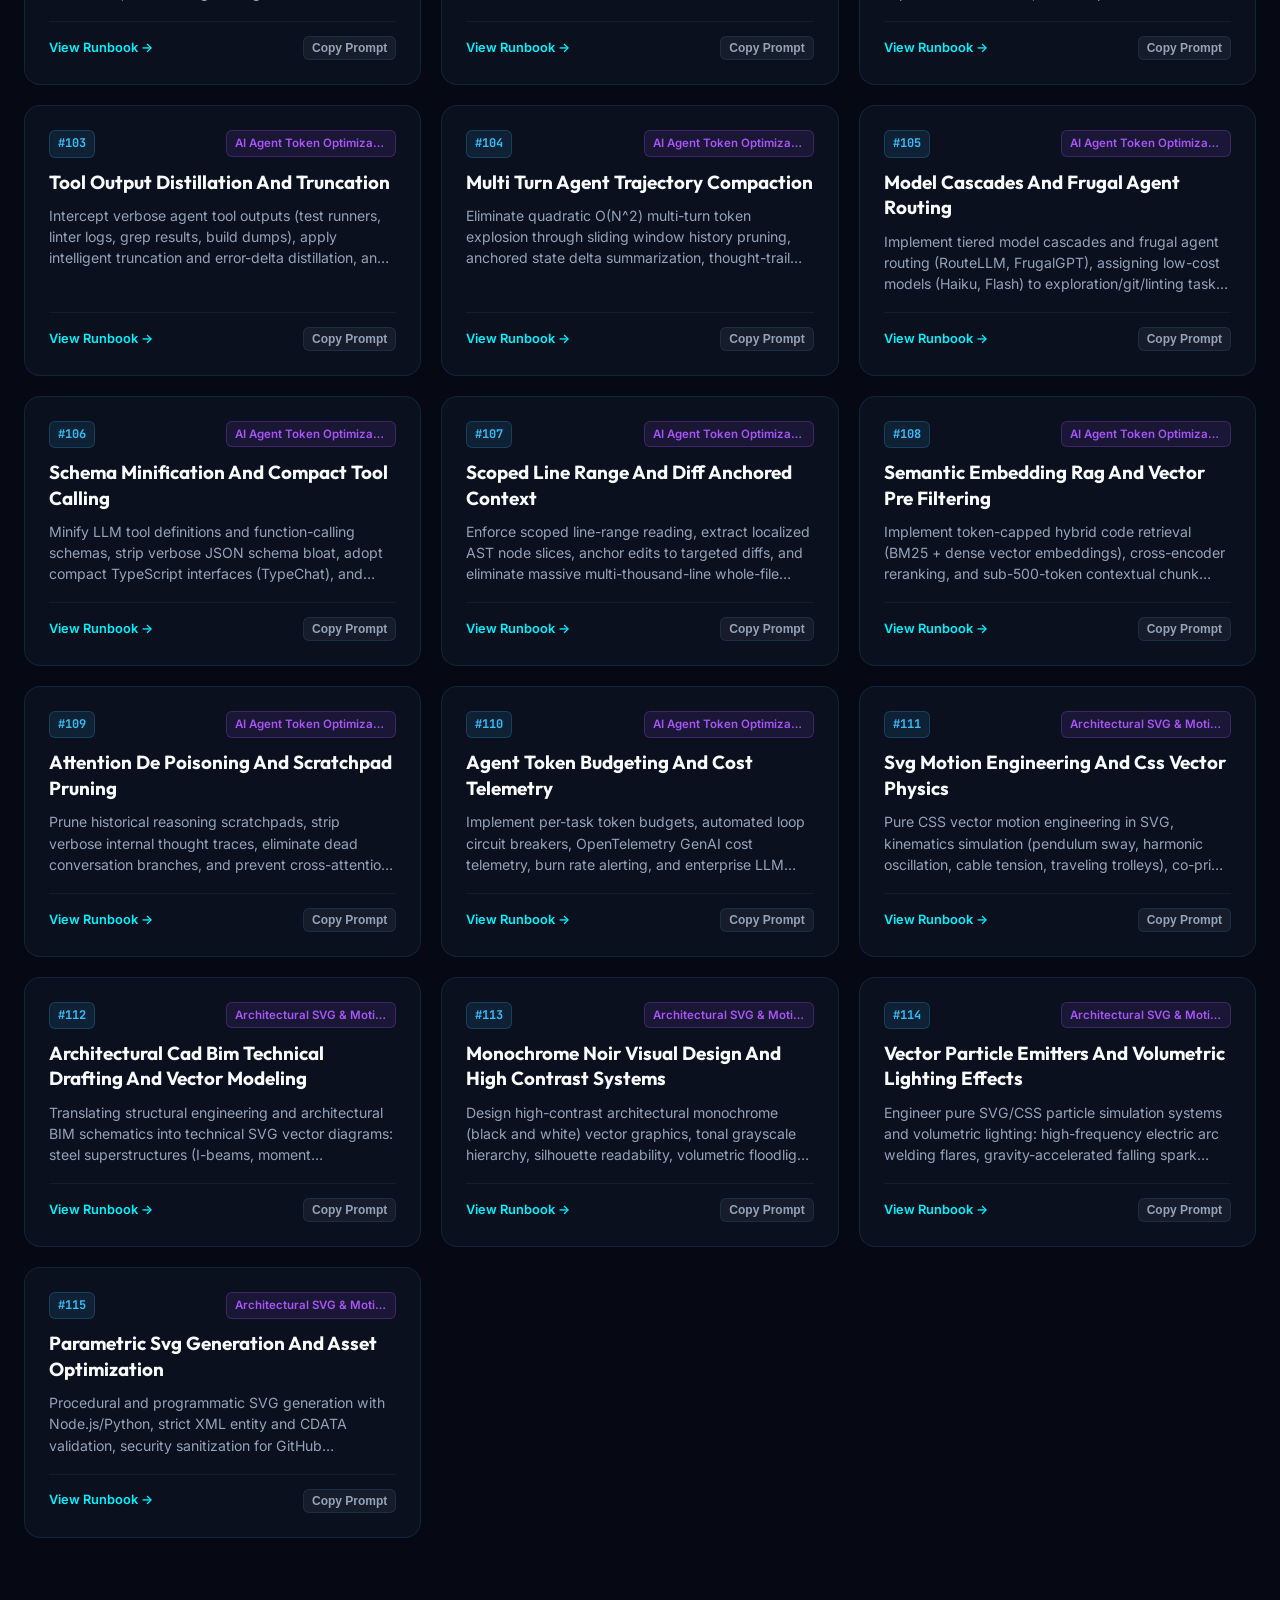
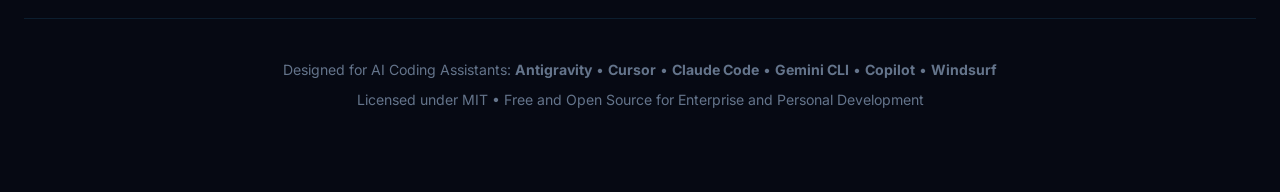
==== commit 9d21daf1: "feat: tailor animation to AI Agent Skills definition and listing ecosystem on crisp white architectu" ====
--- a/docs/index.html
+++ b/docs/index.html
@@ -130,22 +130,22 @@
           </div>
         </div>
 
-        <!-- Commercial Building Construction Site Live Animation Showcase (Black & White) -->
+        <!-- AI Agent Skills Definition & Listing Live Matrix Showcase -->
         <div class="building-site-showcase"
-          style="margin: 45px auto 0; max-width: 1200px; border-radius: 18px; overflow: hidden; border: 1px solid rgba(255, 255, 255, 0.2); background: #000000; box-shadow: 0 25px 60px rgba(0, 0, 0, 0.9);">
+          style="margin: 45px auto 0; max-width: 1200px; border-radius: 18px; overflow: hidden; border: 1px solid rgba(255, 255, 255, 0.2); background: #ffffff; box-shadow: 0 25px 60px rgba(0, 0, 0, 0.9);">
           <div
-            style="padding: 12px 20px; background: #0a0a0a; border-bottom: 1px solid #222222; display: flex; justify-content: space-between; align-items: center;">
+            style="padding: 12px 20px; background: #09090b; border-bottom: 1px solid #27272a; display: flex; justify-content: space-between; align-items: center;">
             <div style="display: flex; align-items: center; gap: 8px;">
               <span
-                style="display: inline-block; width: 10px; height: 10px; border-radius: 50%; background: #ffffff; box-shadow: 0 0 10px #ffffff;"></span>
+                style="display: inline-block; width: 10px; height: 10px; border-radius: 50%; background: #06b6d4; box-shadow: 0 0 10px #06b6d4;"></span>
               <span
                 style="font-family: var(--font-mono, monospace); font-size: 0.82rem; color: #ffffff; font-weight: 800; letter-spacing: 0.5px;">LIVE
-                BIM CONSTRUCTION SITE • MONOCHROME CAD ARCHITECTURE</span>
+                AI AGENT SKILLS DEFINITION &amp; LISTING MATRIX</span>
             </div>
-            <span style="font-family: var(--font-mono, monospace); font-size: 0.78rem; color: #a3a3a3;">115 Autonomous
-              Skills in Swarm Execution</span>
-          </div>
-          <img src="./assets/commercial-building-site.svg" alt="Commercial Building Site Animation"
+            <span style="font-family: var(--font-mono, monospace); font-size: 0.78rem; color: #a1a1aa;">115 Verified
+              Runbooks Across 22 Enterprise Tracks</span>
+          </div>
+          <img src="./assets/commercial-building-site.svg?v=11.1" alt="AI Agent Skills Definition &amp; Listing Animation"
             style="width: 100%; height: auto; display: block;">
         </div>
       </section>
